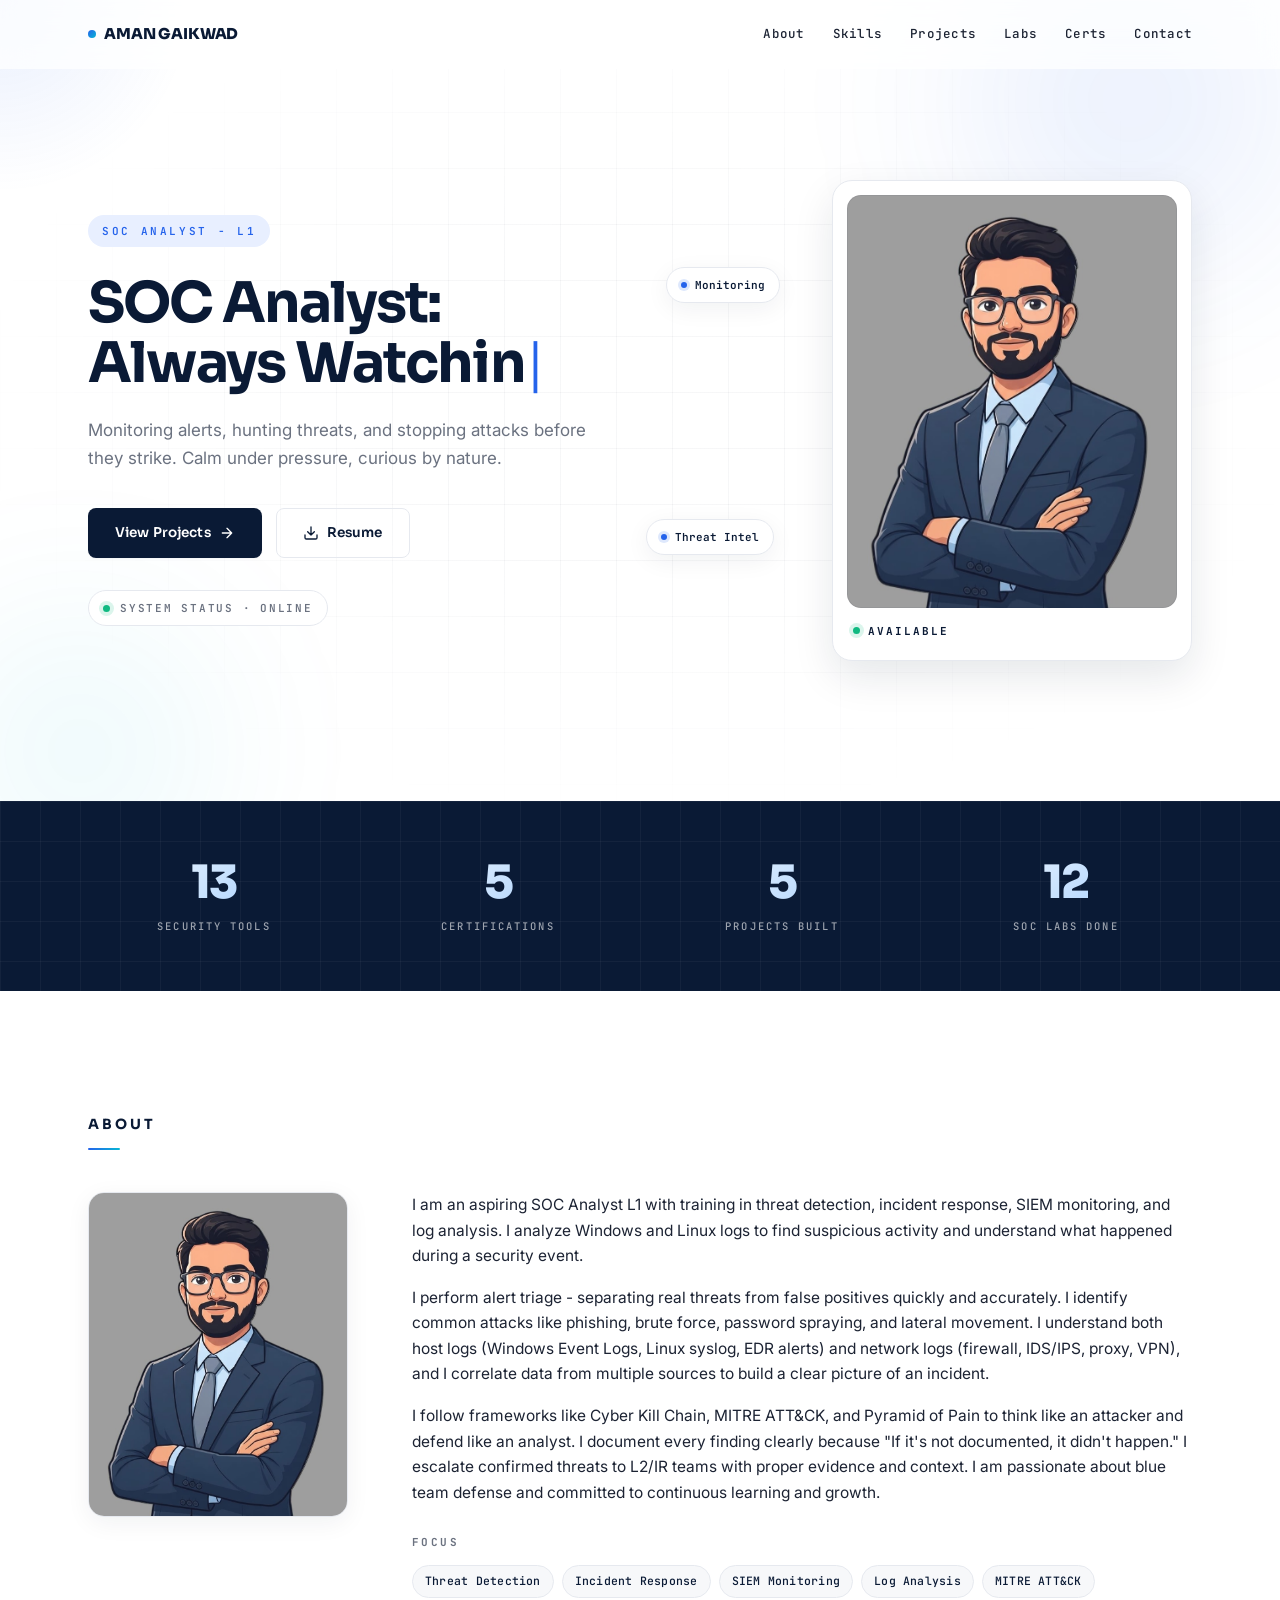
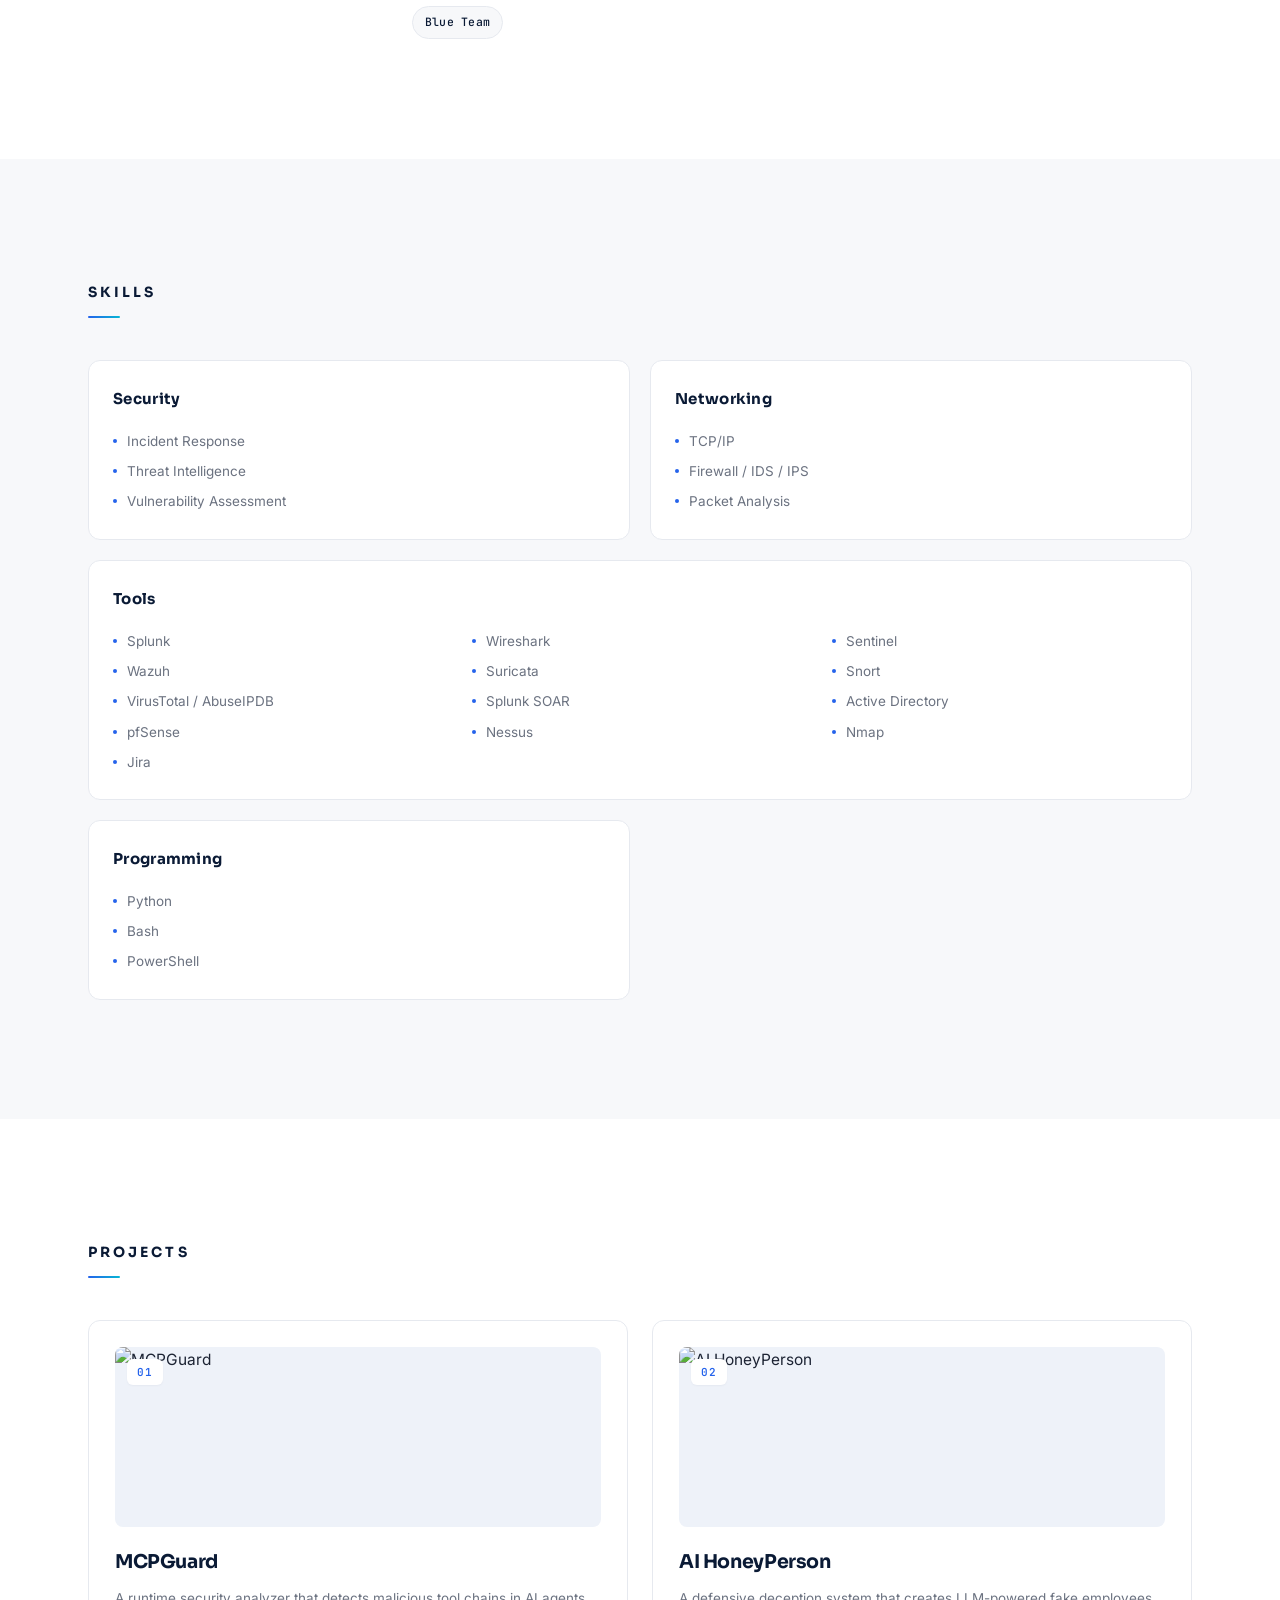
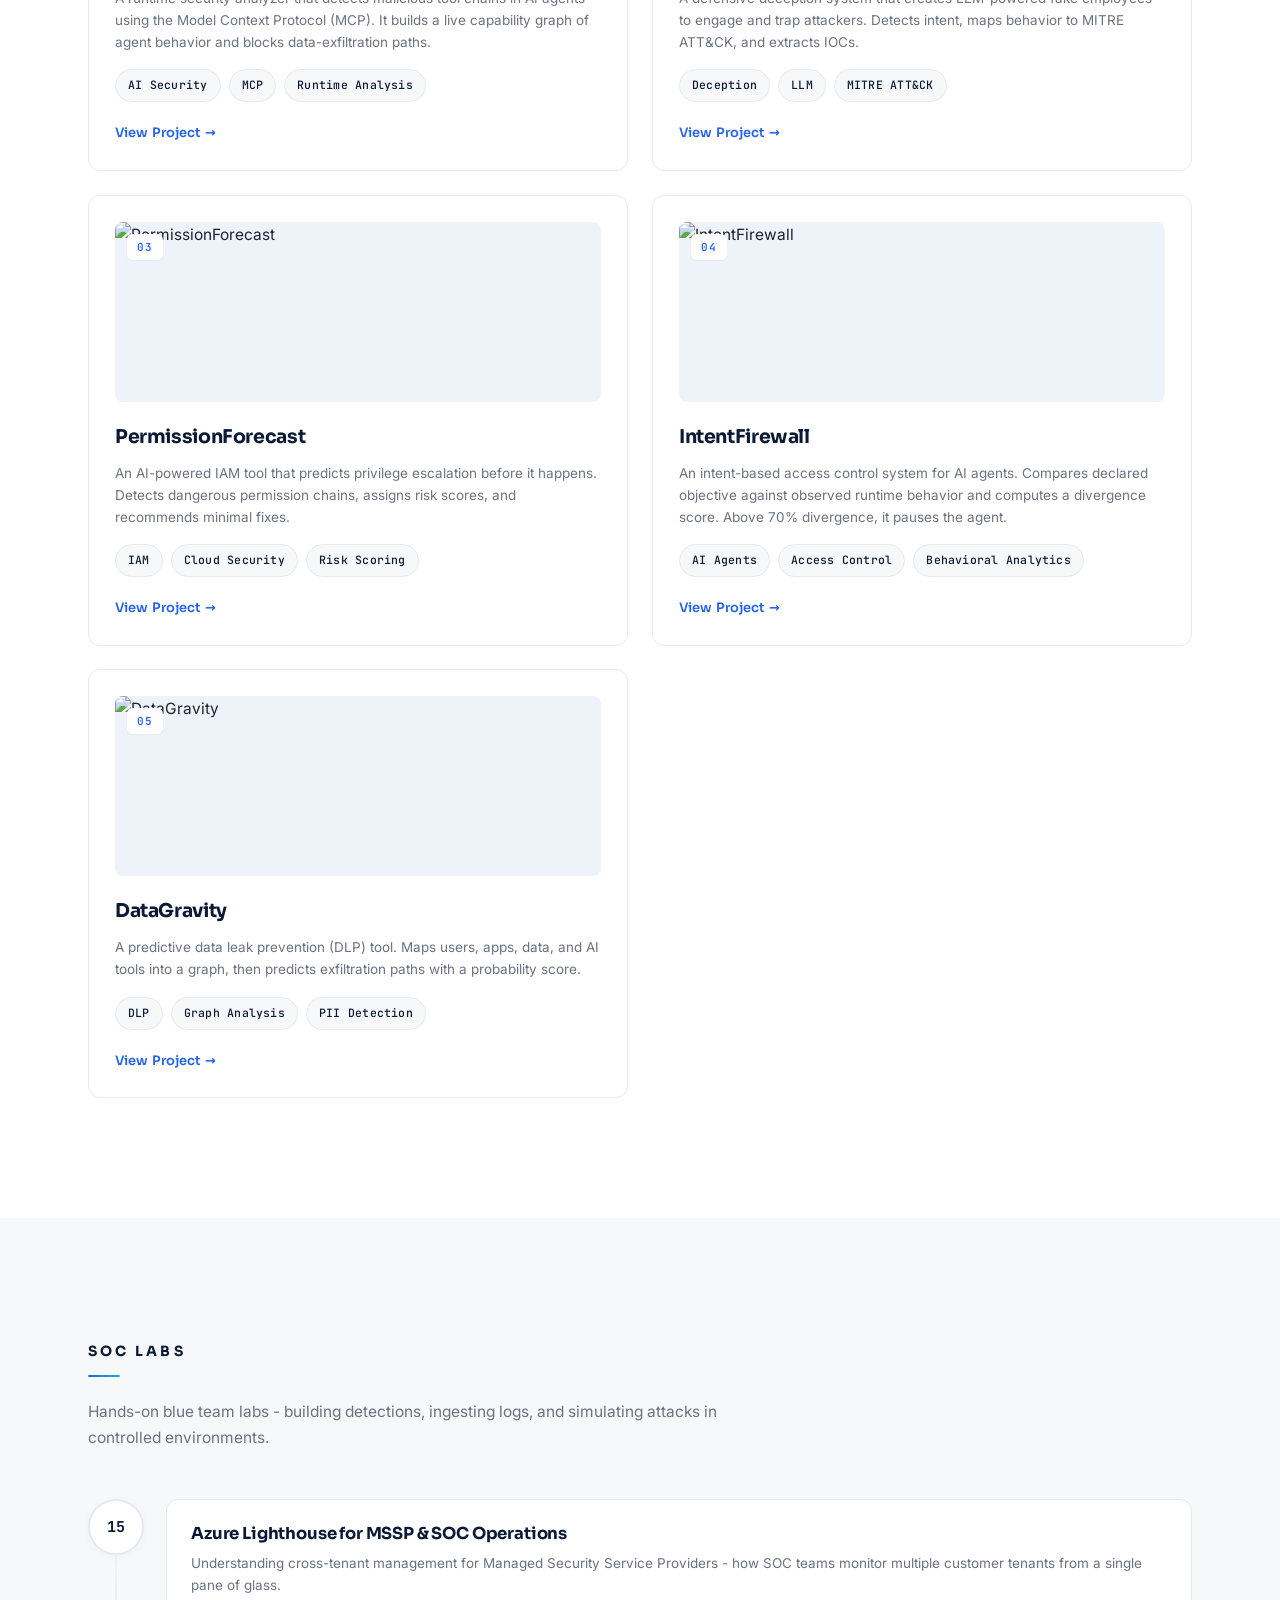
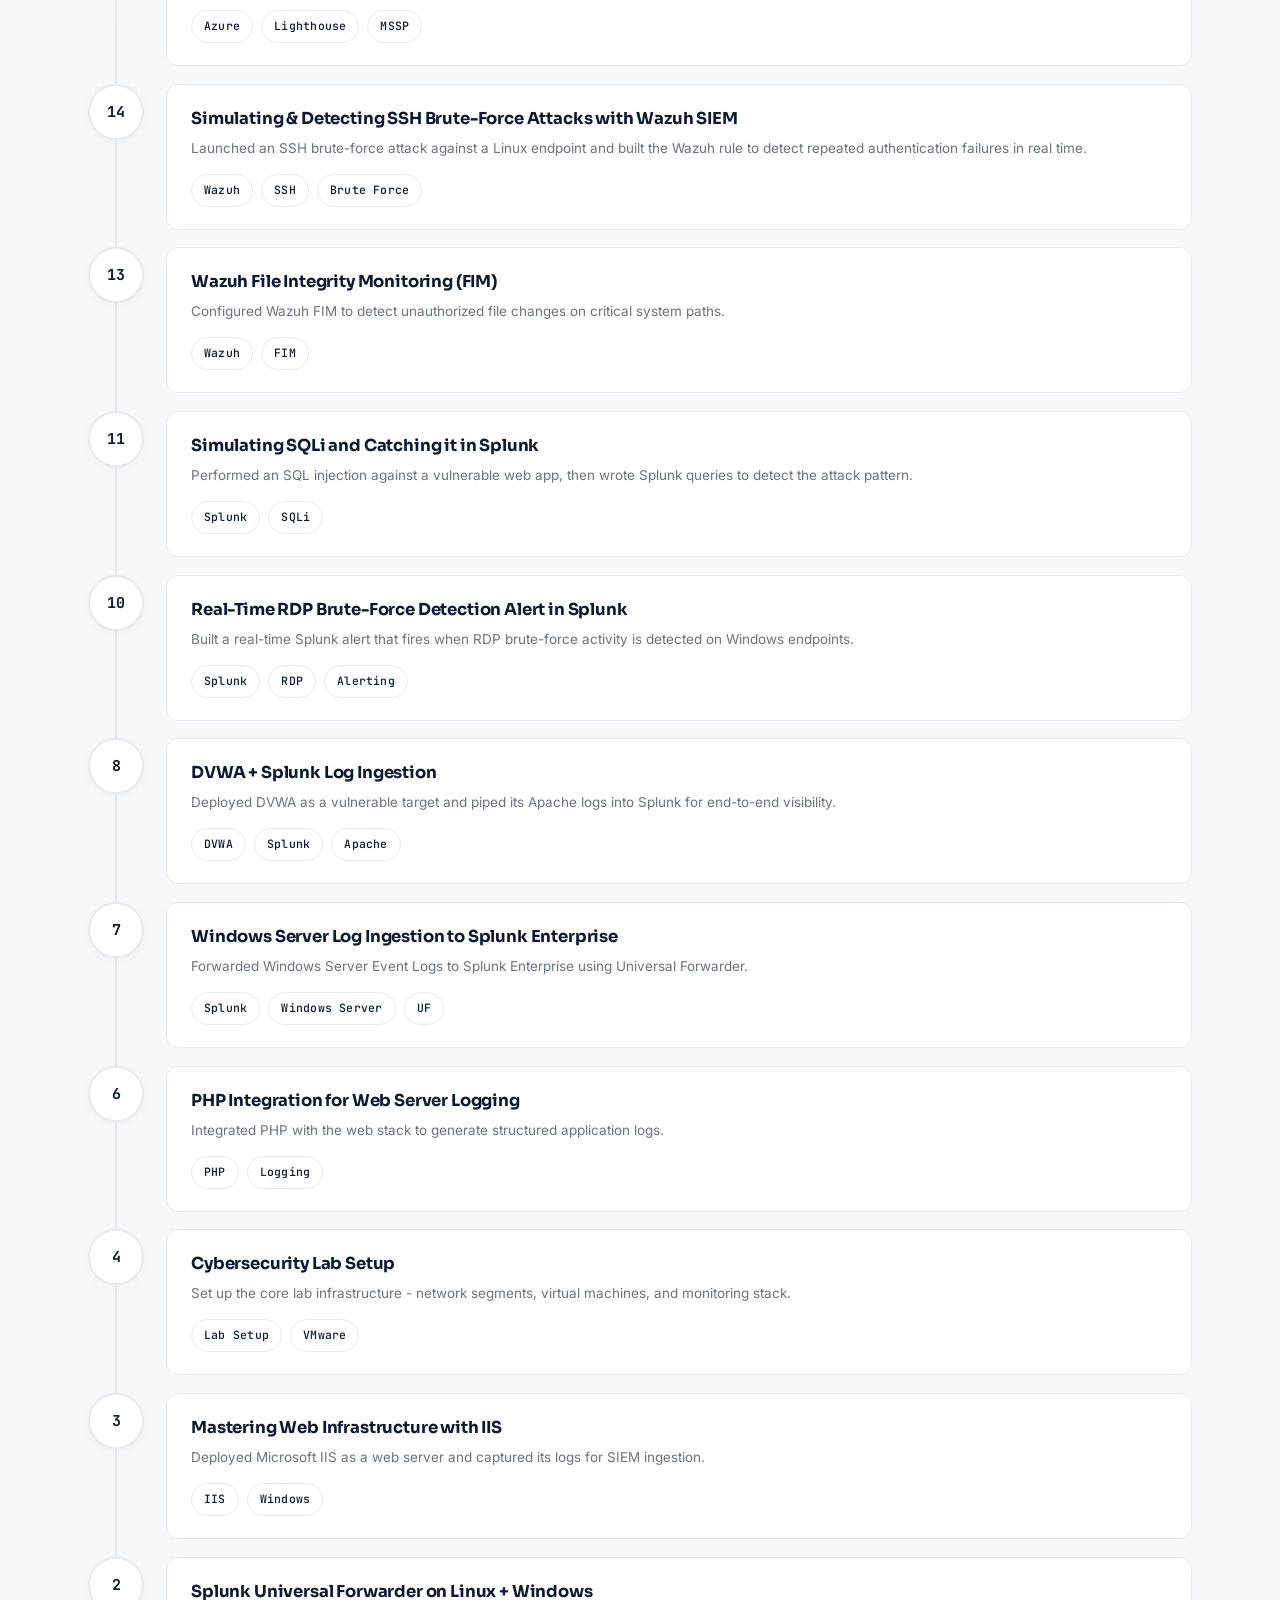
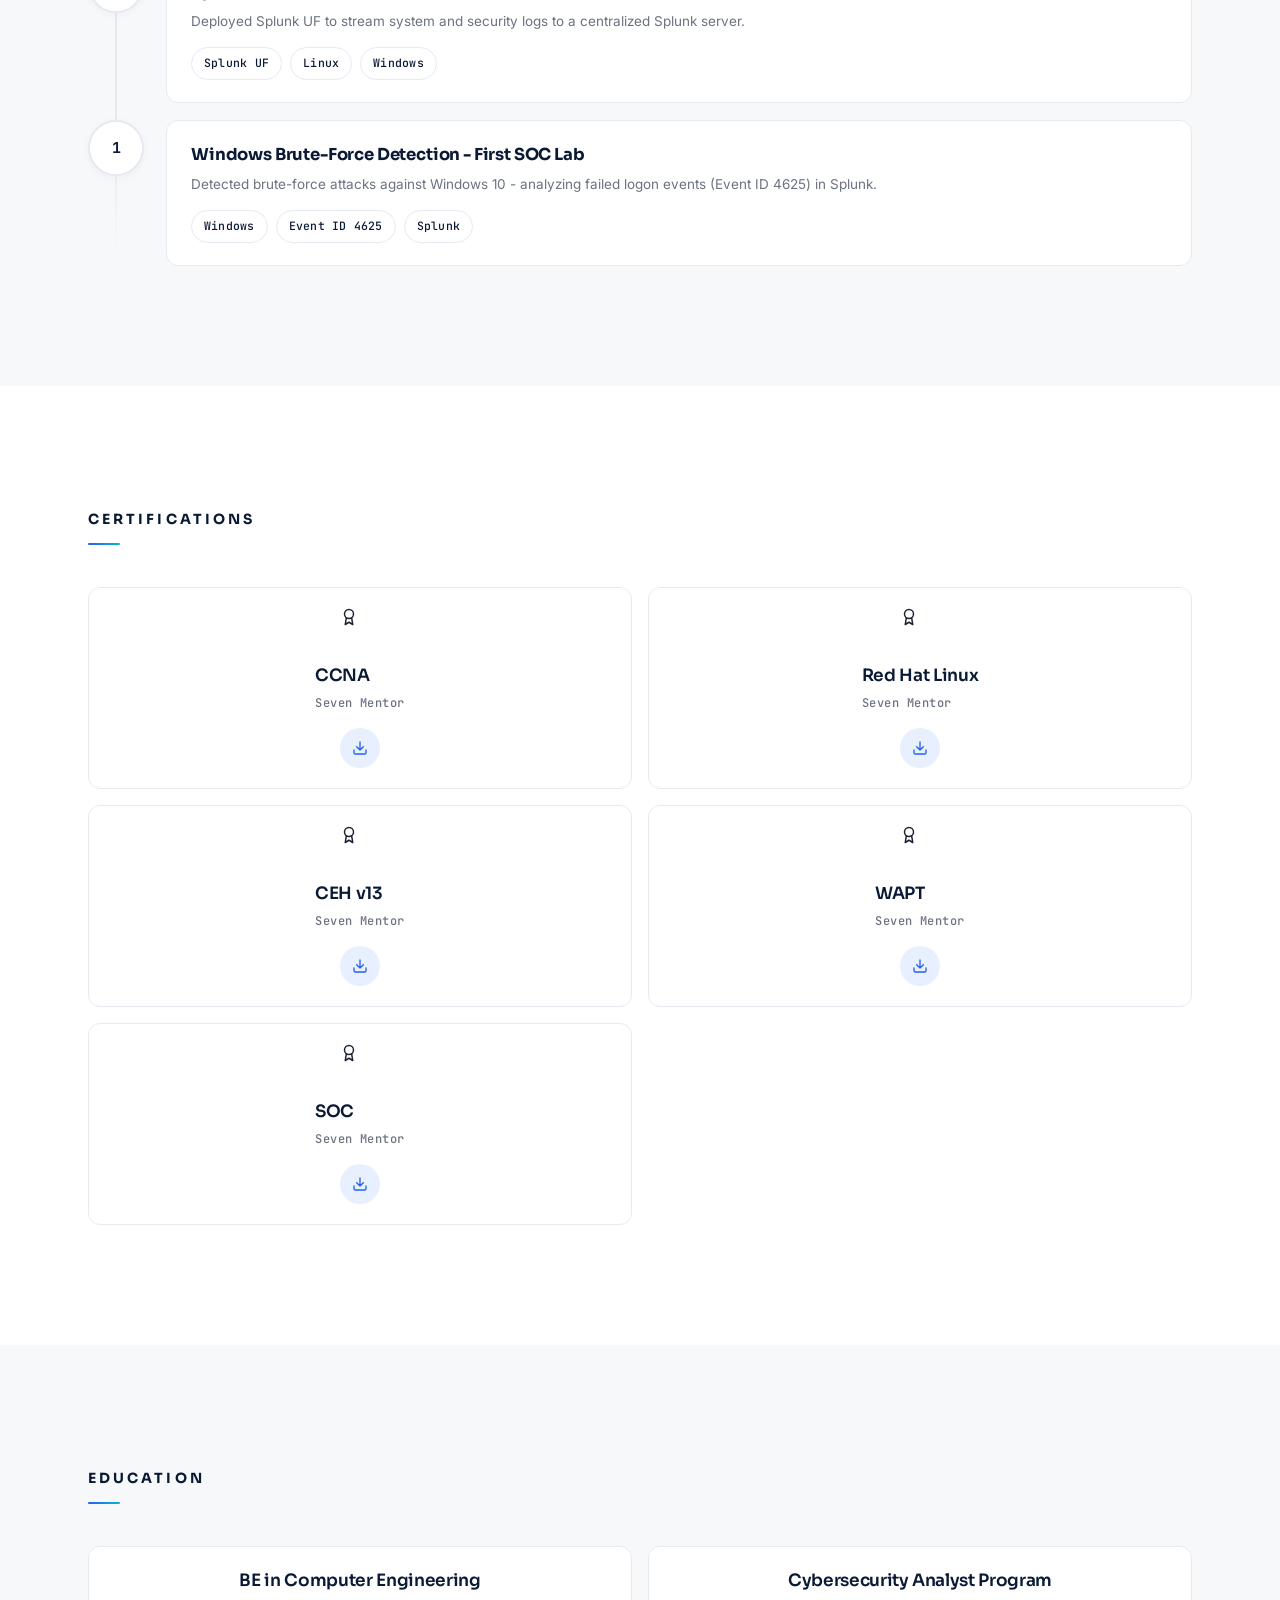
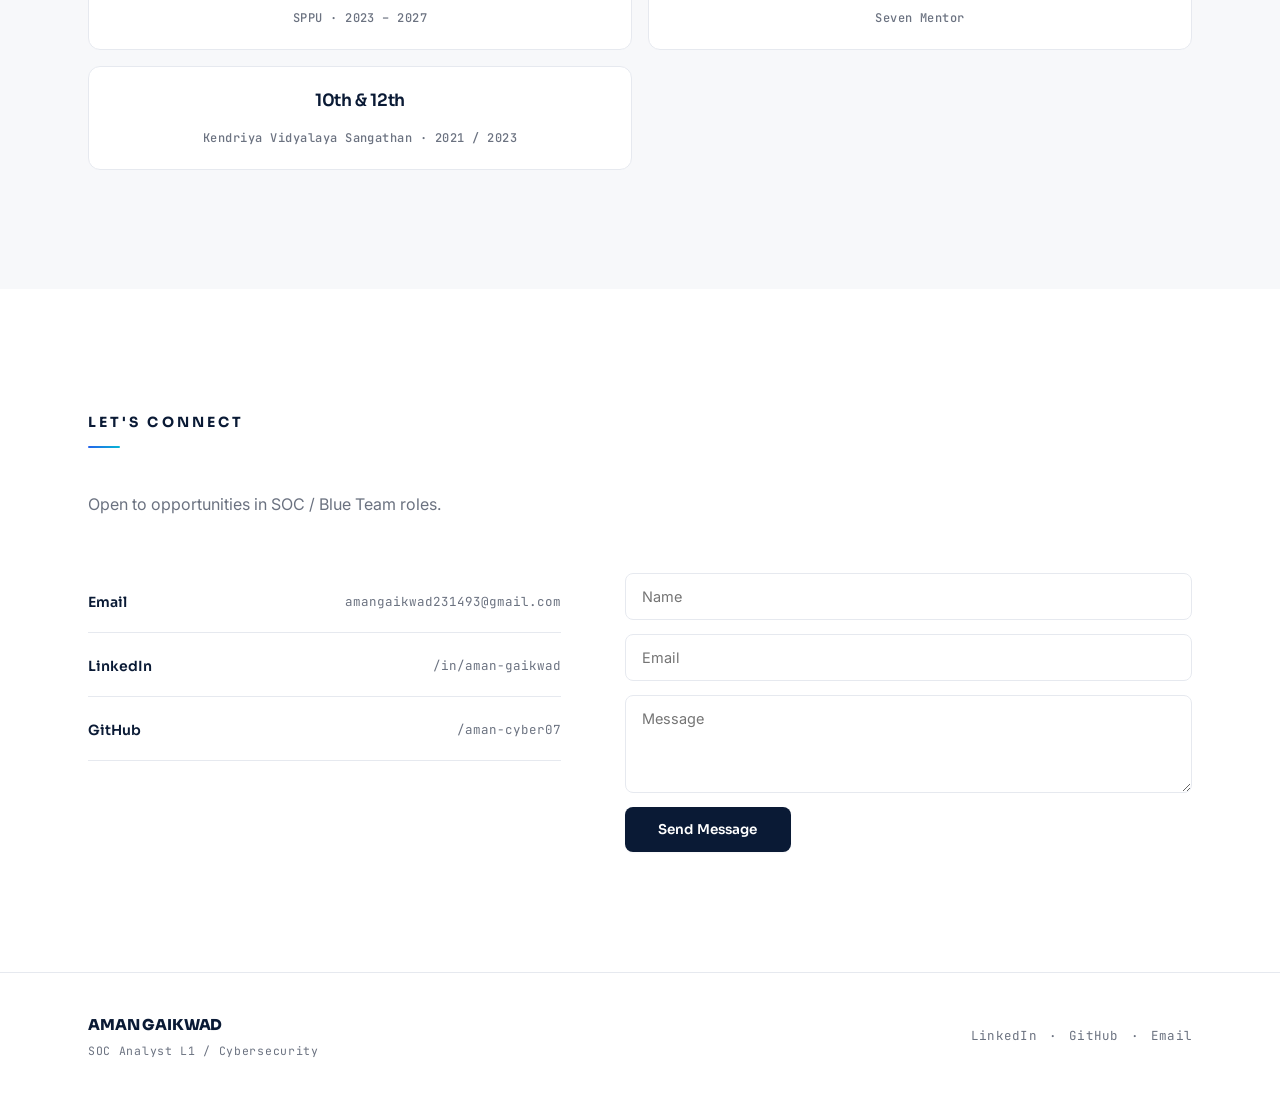
==== index.html @ 291d3fa6 "Initial portfolio" ====
﻿<!DOCTYPE html>
<html lang="en">
<head>
<meta charset="UTF-8" />
<meta name="viewport" content="width=device-width, initial-scale=1.0" />
<title>Aman Gaikwad - SOC Analyst L1</title>
<meta name="description" content="Portfolio of Aman Gaikwad, SOC Analyst L1 - Blue Team / Threat Detection / Incident Response." />
<link rel="preconnect" href="https://fonts.googleapis.com">
<link rel="preconnect" href="https://fonts.gstatic.com" crossorigin>
<link href="https://fonts.googleapis.com/css2?family=Inter:wght@300;400;500;600;700&family=Sora:wght@500;600;700;800&family=JetBrains+Mono:wght@400;500;600;700&display=swap" rel="stylesheet">
<link rel="stylesheet" href="css/style.css" />
</head>
<body>

<div class="scroll-progress" id="scrollProgress"></div>
<div class="cursor-glow" id="cursorGlow"></div>

<header class="navbar" id="navbar">
  <div class="container nav-container">
    <a href="#hero" class="brand"><span class="brand-dot"></span>AMAN GAIKWAD</a>
    <nav class="nav-links" id="navLinks">
      <a href="#about">About</a>
      <a href="#skills">Skills</a>
      <a href="#projects">Projects</a>
      <a href="#labs">Labs</a>
      <a href="#certifications">Certs</a>
      <a href="#contact">Contact</a>
    </nav>
    <button class="hamburger" id="hamburger" aria-label="Menu"><span></span><span></span><span></span></button>
  </div>
</header>

<section class="hero section" id="hero">
  <div class="blob blob-1"></div>
  <div class="blob blob-2"></div>
  <div class="grid-bg"></div>
  <div class="container hero-grid">
    <div class="hero-content">
      <span class="label" data-reveal>SOC ANALYST - L1</span>
      <h1 class="hero-title" data-reveal><span id="typedText"></span><span class="cursor-blink">|</span></h1>
      <p class="hero-sub" data-reveal>Monitoring alerts, hunting threats, and stopping attacks before they strike. Calm under pressure, curious by nature.</p>
      <div class="hero-buttons" data-reveal>
        <a href="#projects" class="btn btn-primary magnetic"><span>View Projects</span><svg viewBox="0 0 24 24" width="16" height="16" fill="none" stroke="currentColor" stroke-width="2" stroke-linecap="round" stroke-linejoin="round"><path d="M5 12h14M12 5l7 7-7 7"/></svg></a>
        <a href="assets/resume.pdf" download="Aman_Gaikwad_Resume.pdf" class="btn btn-outline magnetic"><svg viewBox="0 0 24 24" width="16" height="16" fill="none" stroke="currentColor" stroke-width="2" stroke-linecap="round" stroke-linejoin="round"><path d="M21 15v4a2 2 0 0 1-2 2H5a2 2 0 0 1-2-2v-4M7 10l5 5 5-5M12 15V3"/></svg><span>Resume</span></a>
      </div>
      <div class="status-strip" data-reveal><span class="status-dot"></span><span>SYSTEM STATUS &middot; ONLINE</span></div>
    </div>
    <div class="hero-visual" data-reveal>
      <div class="portrait-card tilt">
        <div class="portrait-frame">
          <img src="assets/profile.png" alt="Aman Gaikwad" />
          <div class="scan-line"></div>
        </div>
        <div class="portrait-meta"><span class="pulse-dot"></span><span>AVAILABLE</span></div>
      </div>
      <div class="stat-chip chip-1"><span class="chip-dot"></span> Monitoring</div>
      <div class="stat-chip chip-2"><span class="chip-dot"></span> Threat Intel</div>
    </div>
  </div>
</section>

<section class="stats-bar">
  <div class="container stats-grid">
    <div class="stat" data-reveal><div class="stat-number" data-count="13">0</div><div class="stat-label">Security Tools</div></div>
    <div class="stat" data-reveal><div class="stat-number" data-count="5">0</div><div class="stat-label">Certifications</div></div>
    <div class="stat" data-reveal><div class="stat-number" data-count="5">0</div><div class="stat-label">Projects Built</div></div>
    <div class="stat" data-reveal><div class="stat-number" data-count="12">0</div><div class="stat-label">SOC Labs Done</div></div>
  </div>
</section>

<section class="section" id="about">
  <div class="container">
    <h2 class="section-title" data-reveal>ABOUT</h2>
    <div class="about-grid">
      <div class="about-portrait" data-reveal><img src="assets/profile.png" alt="Aman Gaikwad" /></div>
      <div class="about-text" data-reveal>
        <p>I am an aspiring SOC Analyst L1 with training in threat detection, incident response, SIEM monitoring, and log analysis. I analyze Windows and Linux logs to find suspicious activity and understand what happened during a security event.</p>
        <p>I perform alert triage - separating real threats from false positives quickly and accurately. I identify common attacks like phishing, brute force, password spraying, and lateral movement. I understand both host logs (Windows Event Logs, Linux syslog, EDR alerts) and network logs (firewall, IDS/IPS, proxy, VPN), and I correlate data from multiple sources to build a clear picture of an incident.</p>
        <p>I follow frameworks like Cyber Kill Chain, MITRE ATT&amp;CK, and Pyramid of Pain to think like an attacker and defend like an analyst. I document every finding clearly because "If it's not documented, it didn't happen." I escalate confirmed threats to L2/IR teams with proper evidence and context. I am passionate about blue team defense and committed to continuous learning and growth.</p>
        <div class="about-focus">
          <span class="focus-label">FOCUS</span>
          <div class="tags">
            <span class="tag">Threat Detection</span>
            <span class="tag">Incident Response</span>
            <span class="tag">SIEM Monitoring</span>
            <span class="tag">Log Analysis</span>
            <span class="tag">MITRE ATT&amp;CK</span>
            <span class="tag">Blue Team</span>
          </div>
        </div>
      </div>
    </div>
  </div>
</section>

<section class="section section-alt" id="skills">
  <div class="container">
    <h2 class="section-title" data-reveal>SKILLS</h2>
    <div class="skills-grid">
      <div class="skill-card" data-reveal><h3>Security</h3><ul><li>Incident Response</li><li>Threat Intelligence</li><li>Vulnerability Assessment</li></ul></div>
      <div class="skill-card" data-reveal><h3>Networking</h3><ul><li>TCP/IP</li><li>Firewall / IDS / IPS</li><li>Packet Analysis</li></ul></div>
      <div class="skill-card skill-card-wide" data-reveal>
        <h3>Tools</h3>
        <ul class="tools-list">
          <li>Splunk</li><li>Wireshark</li><li>Sentinel</li><li>Wazuh</li><li>Suricata</li><li>Snort</li>
          <li>VirusTotal / AbuseIPDB</li><li>Splunk SOAR</li><li>Active Directory</li>
          <li>pfSense</li><li>Nessus</li><li>Nmap</li><li>Jira</li>
        </ul>
      </div>
      <div class="skill-card" data-reveal><h3>Programming</h3><ul><li>Python</li><li>Bash</li><li>PowerShell</li></ul></div>
    </div>
  </div>
</section>

<section class="section" id="projects">
  <div class="container">
    <h2 class="section-title" data-reveal>PROJECTS</h2>
    <div class="projects-grid">
      <article class="project-card" data-reveal>
        <div class="project-thumb"><span class="thumb-badge">01</span><img src="assets/projects/mcpguard.png" alt="MCPGuard" /></div><h3>MCPGuard</h3>
        <p>A runtime security analyzer that detects malicious tool chains in AI agents using the Model Context Protocol (MCP). It builds a live capability graph of agent behavior and blocks data-exfiltration paths.</p>
        <div class="tags"><span class="tag">AI Security</span><span class="tag">MCP</span><span class="tag">Runtime Analysis</span></div>
        <a href="https://github.com/aman-cyber07/mcpguard" target="_blank" rel="noopener" class="project-link">View Project &rarr;</a>
      </article>
      <article class="project-card" data-reveal>
        <div class="project-thumb"><span class="thumb-badge">02</span><img src="assets/projects/ai-honeyperson.png" alt="AI HoneyPerson" /></div><h3>AI HoneyPerson</h3>
        <p>A defensive deception system that creates LLM-powered fake employees to engage and trap attackers. Detects intent, maps behavior to MITRE ATT&amp;CK, and extracts IOCs.</p>
        <div class="tags"><span class="tag">Deception</span><span class="tag">LLM</span><span class="tag">MITRE ATT&amp;CK</span></div>
        <a href="https://github.com/aman-cyber07/ai-honeyperson" target="_blank" rel="noopener" class="project-link">View Project &rarr;</a>
      </article>
      <article class="project-card" data-reveal>
        <div class="project-thumb"><span class="thumb-badge">03</span><img src="assets/projects/permission-forecast.png" alt="PermissionForecast" /></div><h3>PermissionForecast</h3>
        <p>An AI-powered IAM tool that predicts privilege escalation before it happens. Detects dangerous permission chains, assigns risk scores, and recommends minimal fixes.</p>
        <div class="tags"><span class="tag">IAM</span><span class="tag">Cloud Security</span><span class="tag">Risk Scoring</span></div>
        <a href="https://github.com/aman-cyber07/Permission-forecast" target="_blank" rel="noopener" class="project-link">View Project &rarr;</a>
      </article>
      <article class="project-card" data-reveal>
        <div class="project-thumb"><span class="thumb-badge">04</span><img src="assets/projects/intent-firewall.png" alt="IntentFirewall" /></div><h3>IntentFirewall</h3>
        <p>An intent-based access control system for AI agents. Compares declared objective against observed runtime behavior and computes a divergence score. Above 70% divergence, it pauses the agent.</p>
        <div class="tags"><span class="tag">AI Agents</span><span class="tag">Access Control</span><span class="tag">Behavioral Analytics</span></div>
        <a href="https://github.com/aman-cyber07/intent-firewall" target="_blank" rel="noopener" class="project-link">View Project &rarr;</a>
      </article>
      <article class="project-card" data-reveal>
        <div class="project-thumb"><span class="thumb-badge">05</span><img src="assets/projects/datagravity.png" alt="DataGravity" /></div><h3>DataGravity</h3>
        <p>A predictive data leak prevention (DLP) tool. Maps users, apps, data, and AI tools into a graph, then predicts exfiltration paths with a probability score.</p>
        <div class="tags"><span class="tag">DLP</span><span class="tag">Graph Analysis</span><span class="tag">PII Detection</span></div>
        <a href="https://github.com/aman-cyber07/DataGravity" target="_blank" rel="noopener" class="project-link">View Project &rarr;</a>
      </article>
    </div>
  </div>
</section>

<section class="section section-alt" id="labs">
  <div class="container">
    <h2 class="section-title" data-reveal>SOC LABS</h2>
    <p class="labs-intro" data-reveal>Hands-on blue team labs - building detections, ingesting logs, and simulating attacks in controlled environments.</p>
    <div class="labs-timeline">
      <div class="lab-item" data-reveal><div class="lab-number">15</div><div class="lab-body"><h3>Azure Lighthouse for MSSP &amp; SOC Operations</h3><p>Understanding cross-tenant management for Managed Security Service Providers - how SOC teams monitor multiple customer tenants from a single pane of glass.</p><div class="tags"><span class="tag">Azure</span><span class="tag">Lighthouse</span><span class="tag">MSSP</span></div></div></div>
      <div class="lab-item" data-reveal><div class="lab-number">14</div><div class="lab-body"><h3>Simulating &amp; Detecting SSH Brute-Force Attacks with Wazuh SIEM</h3><p>Launched an SSH brute-force attack against a Linux endpoint and built the Wazuh rule to detect repeated authentication failures in real time.</p><div class="tags"><span class="tag">Wazuh</span><span class="tag">SSH</span><span class="tag">Brute Force</span></div></div></div>
      <div class="lab-item" data-reveal><div class="lab-number">13</div><div class="lab-body"><h3>Wazuh File Integrity Monitoring (FIM)</h3><p>Configured Wazuh FIM to detect unauthorized file changes on critical system paths.</p><div class="tags"><span class="tag">Wazuh</span><span class="tag">FIM</span></div></div></div>
      <div class="lab-item" data-reveal><div class="lab-number">11</div><div class="lab-body"><h3>Simulating SQLi and Catching it in Splunk</h3><p>Performed an SQL injection against a vulnerable web app, then wrote Splunk queries to detect the attack pattern.</p><div class="tags"><span class="tag">Splunk</span><span class="tag">SQLi</span></div></div></div>
      <div class="lab-item" data-reveal><div class="lab-number">10</div><div class="lab-body"><h3>Real-Time RDP Brute-Force Detection Alert in Splunk</h3><p>Built a real-time Splunk alert that fires when RDP brute-force activity is detected on Windows endpoints.</p><div class="tags"><span class="tag">Splunk</span><span class="tag">RDP</span><span class="tag">Alerting</span></div></div></div>
      <div class="lab-item" data-reveal><div class="lab-number">8</div><div class="lab-body"><h3>DVWA + Splunk Log Ingestion</h3><p>Deployed DVWA as a vulnerable target and piped its Apache logs into Splunk for end-to-end visibility.</p><div class="tags"><span class="tag">DVWA</span><span class="tag">Splunk</span><span class="tag">Apache</span></div></div></div>
      <div class="lab-item" data-reveal><div class="lab-number">7</div><div class="lab-body"><h3>Windows Server Log Ingestion to Splunk Enterprise</h3><p>Forwarded Windows Server Event Logs to Splunk Enterprise using Universal Forwarder.</p><div class="tags"><span class="tag">Splunk</span><span class="tag">Windows Server</span><span class="tag">UF</span></div></div></div>
      <div class="lab-item" data-reveal><div class="lab-number">6</div><div class="lab-body"><h3>PHP Integration for Web Server Logging</h3><p>Integrated PHP with the web stack to generate structured application logs.</p><div class="tags"><span class="tag">PHP</span><span class="tag">Logging</span></div></div></div>
      <div class="lab-item" data-reveal><div class="lab-number">4</div><div class="lab-body"><h3>Cybersecurity Lab Setup</h3><p>Set up the core lab infrastructure - network segments, virtual machines, and monitoring stack.</p><div class="tags"><span class="tag">Lab Setup</span><span class="tag">VMware</span></div></div></div>
      <div class="lab-item" data-reveal><div class="lab-number">3</div><div class="lab-body"><h3>Mastering Web Infrastructure with IIS</h3><p>Deployed Microsoft IIS as a web server and captured its logs for SIEM ingestion.</p><div class="tags"><span class="tag">IIS</span><span class="tag">Windows</span></div></div></div>
      <div class="lab-item" data-reveal><div class="lab-number">2</div><div class="lab-body"><h3>Splunk Universal Forwarder on Linux + Windows</h3><p>Deployed Splunk UF to stream system and security logs to a centralized Splunk server.</p><div class="tags"><span class="tag">Splunk UF</span><span class="tag">Linux</span><span class="tag">Windows</span></div></div></div>
      <div class="lab-item" data-reveal><div class="lab-number">1</div><div class="lab-body"><h3>Windows Brute-Force Detection - First SOC Lab</h3><p>Detected brute-force attacks against Windows 10 - analyzing failed logon events (Event ID 4625) in Splunk.</p><div class="tags"><span class="tag">Windows</span><span class="tag">Event ID 4625</span><span class="tag">Splunk</span></div></div></div>
    </div>
  </div>
</section>

<section class="section" id="certifications">
  <div class="container">
    <h2 class="section-title" data-reveal>CERTIFICATIONS</h2>
    <div class="certs-list">
      <div class="cert-item" data-reveal>
        <div class="cert-icon">
          <svg viewBox="0 0 24 24" width="18" height="18" fill="none" stroke="currentColor" stroke-width="2" stroke-linecap="round" stroke-linejoin="round"><circle cx="12" cy="8" r="6"/><path d="M15.477 12.89L17 22l-5-3-5 3 1.523-9.11"/></svg>
        </div>
        <div class="cert-info"><div class="cert-name">CCNA</div><div class="cert-meta">Seven Mentor</div></div>
        <a href="assets/certs/ccna.jpg" download="Aman_Gaikwad_CCNA.jpg" class="cert-download" aria-label="Download CCNA">
          <svg viewBox="0 0 24 24" width="16" height="16" fill="none" stroke="currentColor" stroke-width="2" stroke-linecap="round" stroke-linejoin="round"><path d="M21 15v4a2 2 0 0 1-2 2H5a2 2 0 0 1-2-2v-4M7 10l5 5 5-5M12 15V3"/></svg>
        </a>
      </div>
      <div class="cert-item" data-reveal>
        <div class="cert-icon">
          <svg viewBox="0 0 24 24" width="18" height="18" fill="none" stroke="currentColor" stroke-width="2" stroke-linecap="round" stroke-linejoin="round"><circle cx="12" cy="8" r="6"/><path d="M15.477 12.89L17 22l-5-3-5 3 1.523-9.11"/></svg>
        </div>
        <div class="cert-info"><div class="cert-name">Red Hat Linux</div><div class="cert-meta">Seven Mentor</div></div>
        <a href="assets/certs/redhat-linux.jpg" download="Aman_Gaikwad_RedHat_Linux.jpg" class="cert-download" aria-label="Download Red Hat Linux">
          <svg viewBox="0 0 24 24" width="16" height="16" fill="none" stroke="currentColor" stroke-width="2" stroke-linecap="round" stroke-linejoin="round"><path d="M21 15v4a2 2 0 0 1-2 2H5a2 2 0 0 1-2-2v-4M7 10l5 5 5-5M12 15V3"/></svg>
        </a>
      </div>
      <div class="cert-item" data-reveal>
        <div class="cert-icon">
          <svg viewBox="0 0 24 24" width="18" height="18" fill="none" stroke="currentColor" stroke-width="2" stroke-linecap="round" stroke-linejoin="round"><circle cx="12" cy="8" r="6"/><path d="M15.477 12.89L17 22l-5-3-5 3 1.523-9.11"/></svg>
        </div>
        <div class="cert-info"><div class="cert-name">CEH v13</div><div class="cert-meta">Seven Mentor</div></div>
        <a href="assets/certs/ceh-v13.jpg" download="Aman_Gaikwad_CEHv13.jpg" class="cert-download" aria-label="Download CEH v13">
          <svg viewBox="0 0 24 24" width="16" height="16" fill="none" stroke="currentColor" stroke-width="2" stroke-linecap="round" stroke-linejoin="round"><path d="M21 15v4a2 2 0 0 1-2 2H5a2 2 0 0 1-2-2v-4M7 10l5 5 5-5M12 15V3"/></svg>
        </a>
      </div>
      <div class="cert-item" data-reveal>
        <div class="cert-icon">
          <svg viewBox="0 0 24 24" width="18" height="18" fill="none" stroke="currentColor" stroke-width="2" stroke-linecap="round" stroke-linejoin="round"><circle cx="12" cy="8" r="6"/><path d="M15.477 12.89L17 22l-5-3-5 3 1.523-9.11"/></svg>
        </div>
        <div class="cert-info"><div class="cert-name">WAPT</div><div class="cert-meta">Seven Mentor</div></div>
        <a href="assets/certs/wapt.jpg" download="Aman_Gaikwad_WAPT.jpg" class="cert-download" aria-label="Download WAPT">
          <svg viewBox="0 0 24 24" width="16" height="16" fill="none" stroke="currentColor" stroke-width="2" stroke-linecap="round" stroke-linejoin="round"><path d="M21 15v4a2 2 0 0 1-2 2H5a2 2 0 0 1-2-2v-4M7 10l5 5 5-5M12 15V3"/></svg>
        </a>
      </div>
      <div class="cert-item" data-reveal>
        <div class="cert-icon">
          <svg viewBox="0 0 24 24" width="18" height="18" fill="none" stroke="currentColor" stroke-width="2" stroke-linecap="round" stroke-linejoin="round"><circle cx="12" cy="8" r="6"/><path d="M15.477 12.89L17 22l-5-3-5 3 1.523-9.11"/></svg>
        </div>
        <div class="cert-info"><div class="cert-name">SOC</div><div class="cert-meta">Seven Mentor</div></div>
        <a href="assets/certs/soc.jpg" download="Aman_Gaikwad_SOC.jpg" class="cert-download" aria-label="Download SOC">
          <svg viewBox="0 0 24 24" width="16" height="16" fill="none" stroke="currentColor" stroke-width="2" stroke-linecap="round" stroke-linejoin="round"><path d="M21 15v4a2 2 0 0 1-2 2H5a2 2 0 0 1-2-2v-4M7 10l5 5 5-5M12 15V3"/></svg>
        </a>
      </div>
    </div>
  </section>

<section class="section section-alt" id="education">
  <div class="container">
    <h2 class="section-title" data-reveal>EDUCATION</h2>
    <div class="certs-list">
      <div class="cert-item" data-reveal><div class="cert-name">BE in Computer Engineering</div><div class="cert-meta">SPPU · 2023 – 2027</div></div>
      <div class="cert-item" data-reveal><div class="cert-name">Cybersecurity Analyst Program</div><div class="cert-meta">Seven Mentor</div></div>
      <div class="cert-item" data-reveal><div class="cert-name">10th &amp; 12th</div><div class="cert-meta">Kendriya Vidyalaya Sangathan · 2021 / 2023</div></div>
    </div>
  </div>
</section>

<section class="section" id="contact">
  <div class="container">
    <h2 class="section-title" data-reveal>LET'S CONNECT</h2>
    <p class="contact-sub" data-reveal>Open to opportunities in SOC / Blue Team roles.</p>
    <div class="contact-grid">
      <div class="contact-info" data-reveal>
        <a href="mailto:amangaikwad231493@gmail.com" class="contact-link"><span>Email</span><span>amangaikwad231493@gmail.com</span></a>
        <a href="https://www.linkedin.com/in/aman-gaikwad-a94353327" target="_blank" rel="noopener" class="contact-link"><span>LinkedIn</span><span>/in/aman-gaikwad</span></a>
        <a href="https://github.com/aman-cyber07" target="_blank" rel="noopener" class="contact-link"><span>GitHub</span><span>/aman-cyber07</span></a>
      </div>
      <form class="contact-form" data-reveal onsubmit="event.preventDefault();">
        <input type="text" placeholder="Name" required />
        <input type="email" placeholder="Email" required />
        <textarea placeholder="Message" rows="4" required></textarea>
        <button type="submit" class="btn btn-primary magnetic">Send Message</button>
      </form>
    </div>
  </div>
</section>

<footer class="footer">
  <div class="container footer-container">
    <div class="footer-brand">
      <div class="footer-name">AMAN GAIKWAD</div>
      <div class="footer-role">SOC Analyst L1 / Cybersecurity</div>
    </div>
    <div class="footer-links">
      <a href="https://www.linkedin.com/in/aman-gaikwad-a94353327" target="_blank" rel="noopener">LinkedIn</a><span>&middot;</span>
      <a href="https://github.com/aman-cyber07" target="_blank" rel="noopener">GitHub</a><span>&middot;</span>
      <a href="mailto:amangaikwad231493@gmail.com">Email</a>
    </div>
  </div>
</footer>

<script src="js/main.js"></script>
</body>
</html>
---- css/style.css ----
﻿/* ============================================
   FONT SYSTEM — Professional + Techy
   Headings  → Sora            (modern, geometric, techy)
   Labels    → JetBrains Mono  (terminal, SOC feel)
   Body      → Inter           (clean, readable)
   ============================================ */

:root {
  --bg: #ffffff; --bg-alt: #f7f8fa; --navy: #0a1a35; --navy-2: #142a4d;
  --accent: #2563eb; --accent-2: #06b6d4; --accent-soft: #e8efff;
  --text: #1c2333; --muted: #6b7280; --border: #e6e9ef;
  --radius: 12px; --radius-sm: 8px;
  --shadow-sm: 0 1px 2px rgba(10,26,53,0.04);
  --shadow: 0 6px 24px rgba(10,26,53,0.06);
  --shadow-lg: 0 16px 40px rgba(10,26,53,0.10);
  --transition: 260ms cubic-bezier(0.22,1,0.36,1);
  --font-heading: 'Sora', system-ui, sans-serif;
  --font-mono: 'JetBrains Mono', ui-monospace, monospace;
  --font-body: 'Inter', -apple-system, BlinkMacSystemFont, sans-serif;
}

* { margin: 0; padding: 0; box-sizing: border-box; }
html { scroll-behavior: smooth; scroll-padding-top: 80px; }
body { font-family: var(--font-body); background: var(--bg); color: var(--text); line-height: 1.65; font-size: 15.5px; -webkit-font-smoothing: antialiased; overflow-x: hidden; }
.container { max-width: 1160px; margin: 0 auto; padding: 0 28px; }
a { color: inherit; text-decoration: none; transition: color var(--transition); }

.scroll-progress { position: fixed; top: 0; left: 0; height: 3px; width: 0; background: linear-gradient(90deg, var(--accent), var(--accent-2)); z-index: 9999; transition: width 80ms linear; }
.cursor-glow { position: fixed; width: 420px; height: 420px; border-radius: 50%; pointer-events: none; background: radial-gradient(circle, rgba(37,99,235,0.10), rgba(37,99,235,0) 65%); transform: translate(-50%, -50%); z-index: 1; transition: opacity 400ms ease; opacity: 0; }
@media (hover: hover) and (pointer: fine) { .cursor-glow { opacity: 1; } }

/* NAVBAR */
.navbar { position: fixed; top: 0; left: 0; right: 0; z-index: 100; background: rgba(255,255,255,0.75); backdrop-filter: saturate(180%) blur(14px); -webkit-backdrop-filter: saturate(180%) blur(14px); border-bottom: 1px solid transparent; transition: border-color var(--transition), background var(--transition); }
.navbar.scrolled { border-bottom-color: var(--border); background: rgba(255,255,255,0.9); }
.nav-container { display: flex; align-items: center; justify-content: space-between; height: 68px; }
.brand { display: flex; align-items: center; gap: 8px; font-family: var(--font-heading); font-weight: 800; font-size: 15px; letter-spacing: -0.01em; color: var(--navy); }
.brand-dot { width: 8px; height: 8px; border-radius: 50%; background: linear-gradient(135deg, var(--accent), var(--accent-2)); animation: pulse 2.4s ease-in-out infinite; }
.nav-links { display: flex; gap: 28px; }
.nav-links a { font-family: var(--font-mono); font-size: 12.5px; font-weight: 500; letter-spacing: 0.02em; color: var(--text); position: relative; }
.nav-links a::after { content: ''; position: absolute; left: 0; bottom: -6px; height: 1.5px; width: 0; background: var(--accent); transition: width var(--transition); }
.nav-links a:hover { color: var(--navy); }
.nav-links a:hover::after { width: 100%; }
.hamburger { display: none; background: none; border: none; cursor: pointer; padding: 8px; flex-direction: column; gap: 5px; }
.hamburger span { display: block; width: 22px; height: 1.8px; background: var(--navy); border-radius: 2px; transition: transform var(--transition), opacity var(--transition); }

/* SECTIONS */
.section { padding: 120px 0; position: relative; }
.section-alt { background: var(--bg-alt); }
.section-title {
  font-family: var(--font-heading);
  font-size: 14px;
  font-weight: 700;
  letter-spacing: 0.22em;
  color: var(--navy);
  margin-bottom: 56px;
  position: relative;
  display: inline-block;
  text-transform: uppercase;
}
.section-title::after { content: ''; position: absolute; left: 0; bottom: -14px; width: 32px; height: 2px; background: linear-gradient(90deg, var(--accent), var(--accent-2)); border-radius: 2px; transition: width 600ms ease; }
.section-title:hover::after { width: 60px; }

/* HERO */
.hero { padding-top: 180px; padding-bottom: 140px; position: relative; overflow: hidden; }
.blob { position: absolute; border-radius: 50%; filter: blur(80px); opacity: 0.5; pointer-events: none; z-index: 0; }
.blob-1 { width: 500px; height: 500px; background: radial-gradient(circle, rgba(37,99,235,0.25), transparent 70%); top: -150px; right: -100px; animation: floatBlob 14s ease-in-out infinite; }
.blob-2 { width: 400px; height: 400px; background: radial-gradient(circle, rgba(6,182,212,0.20), transparent 70%); bottom: -150px; left: -120px; animation: floatBlob 18s ease-in-out infinite reverse; }
@keyframes floatBlob { 0%,100% { transform: translate(0,0) scale(1); } 50% { transform: translate(30px,-30px) scale(1.05); } }
.grid-bg { position: absolute; inset: 0; background-image: linear-gradient(rgba(10,26,53,0.035) 1px, transparent 1px), linear-gradient(90deg, rgba(10,26,53,0.035) 1px, transparent 1px); background-size: 56px 56px; mask-image: radial-gradient(ellipse at center, black 30%, transparent 75%); -webkit-mask-image: radial-gradient(ellipse at center, black 30%, transparent 75%); z-index: 0; pointer-events: none; }
.hero-grid { display: grid; grid-template-columns: 1.15fr 1fr; gap: 80px; align-items: center; position: relative; z-index: 2; }

.label {
  display: inline-block;
  font-family: var(--font-mono);
  font-size: 11px;
  font-weight: 600;
  letter-spacing: 0.24em;
  color: var(--accent);
  background: var(--accent-soft);
  padding: 7px 14px;
  border-radius: 999px;
  margin-bottom: 26px;
}

.hero-title {
  font-family: var(--font-heading);
  font-size: clamp(34px, 4.6vw, 56px);
  font-weight: 700;
  line-height: 1.08;
  letter-spacing: -0.035em;
  color: var(--navy);
  margin-bottom: 22px;
  min-height: 1.15em;
}
.cursor-blink { display: inline-block; color: var(--accent); font-weight: 300; animation: blink 1s steps(2) infinite; }
@keyframes blink { 50% { opacity: 0; } }

.hero-sub { font-family: var(--font-body); font-size: 17px; color: var(--muted); max-width: 500px; margin-bottom: 36px; }

.hero-buttons { display: flex; gap: 14px; flex-wrap: wrap; margin-bottom: 32px; }
.btn {
  display: inline-flex; align-items: center; justify-content: center; gap: 8px;
  padding: 13px 26px;
  font-family: var(--font-heading);
  font-size: 13.5px;
  font-weight: 600;
  letter-spacing: 0.01em;
  border-radius: var(--radius-sm);
  border: 1px solid transparent;
  cursor: pointer;
  transition: all var(--transition);
  position: relative;
  overflow: hidden;
}
.btn svg { transition: transform var(--transition); }
.btn-primary { background: var(--navy); color: #fff; box-shadow: var(--shadow-sm); }
.btn-primary:hover { background: var(--navy-2); transform: translateY(-2px); box-shadow: var(--shadow); }
.btn-primary:hover svg { transform: translateX(3px); }
.btn-outline { background: transparent; color: var(--navy); border-color: var(--border); }
.btn-outline:hover { border-color: var(--navy); transform: translateY(-2px); }
.btn-outline:hover svg { transform: translateY(2px); }

.status-strip {
  display: inline-flex; align-items: center; gap: 10px;
  padding: 8px 14px;
  border: 1px solid var(--border);
  border-radius: 999px;
  background: #fff;
  font-family: var(--font-mono);
  font-size: 11px;
  font-weight: 600;
  letter-spacing: 0.16em;
  color: var(--muted);
}
.status-dot { width: 7px; height: 7px; border-radius: 50%; background: #10b981; box-shadow: 0 0 0 4px rgba(16,185,129,0.15); animation: pulse 2.4s ease-in-out infinite; }
@keyframes pulse { 0%,100% { opacity: 1; transform: scale(1); } 50% { opacity: 0.55; transform: scale(0.88); } }

/* PORTRAIT */
.hero-visual { display: flex; justify-content: flex-end; position: relative; }
.portrait-card { position: relative; width: 100%; max-width: 360px; background: #fff; border: 1px solid var(--border); border-radius: 20px; padding: 14px; box-shadow: var(--shadow-lg); animation: floatCard 6s ease-in-out infinite; transition: transform var(--transition), box-shadow var(--transition); transform-style: preserve-3d; }
.portrait-card:hover { box-shadow: 0 24px 60px rgba(10,26,53,0.15); }
@keyframes floatCard { 0%,100% { transform: translateY(0); } 50% { transform: translateY(-8px); } }
.portrait-frame { position: relative; width: 100%; aspect-ratio: 4 / 5; border-radius: 14px; overflow: hidden; background: linear-gradient(135deg, #eef2f9 0%, #e2e9f5 100%); }
.portrait-frame img { width: 100%; height: 100%; object-fit: cover; display: block; transition: transform 800ms cubic-bezier(0.22,1,0.36,1); }
.portrait-card:hover .portrait-frame img { transform: scale(1.04); }
.portrait-frame::after { content: ''; position: absolute; inset: 0; border-radius: 14px; box-shadow: inset 0 0 0 1px rgba(10,26,53,0.06); pointer-events: none; }
.scan-line { position: absolute; left: 0; right: 0; height: 2px; background: linear-gradient(90deg, transparent, rgba(37,99,235,0.6), transparent); animation: scan 4s linear infinite; z-index: 3; pointer-events: none; }
@keyframes scan { 0% { top: -2%; opacity: 0; } 10% { opacity: 1; } 90% { opacity: 1; } 100% { top: 100%; opacity: 0; } }
.portrait-meta { display: flex; align-items: center; gap: 8px; padding: 14px 6px 6px; font-family: var(--font-mono); font-size: 11px; font-weight: 700; letter-spacing: 0.18em; color: var(--navy); }
.pulse-dot { width: 7px; height: 7px; border-radius: 50%; background: #10b981; box-shadow: 0 0 0 4px rgba(16,185,129,0.15); animation: pulse 2.4s ease-in-out infinite; }
.stat-chip { position: absolute; display: inline-flex; align-items: center; gap: 8px; padding: 8px 14px; background: #fff; border: 1px solid var(--border); border-radius: 999px; font-family: var(--font-mono); font-size: 11px; font-weight: 600; color: var(--navy); box-shadow: var(--shadow); z-index: 3; animation: chipFloat 5s ease-in-out infinite; }
.chip-1 { top: 18%; left: -50px; animation-delay: 0.6s; }
.chip-2 { bottom: 22%; left: -70px; animation-delay: 1.4s; }
.chip-dot { width: 6px; height: 6px; border-radius: 50%; background: var(--accent); box-shadow: 0 0 0 3px rgba(37,99,235,0.15); }
@keyframes chipFloat { 0%,100% { transform: translateY(0); } 50% { transform: translateY(-6px); } }

/* STATS BAR */
.stats-bar { background: var(--navy); color: #fff; padding: 56px 0; position: relative; overflow: hidden; }
.stats-bar::before { content: ''; position: absolute; inset: 0; background-image: linear-gradient(rgba(255,255,255,0.04) 1px, transparent 1px), linear-gradient(90deg, rgba(255,255,255,0.04) 1px, transparent 1px); background-size: 40px 40px; pointer-events: none; }
.stats-grid { display: grid; grid-template-columns: repeat(4, 1fr); gap: 32px; position: relative; z-index: 1; }
.stat { text-align: center; }
.stat-number { font-family: var(--font-heading); font-size: clamp(30px, 3.6vw, 48px); font-weight: 800; letter-spacing: -0.04em; background: linear-gradient(135deg, #fff 0%, #93c5fd 100%); -webkit-background-clip: text; background-clip: text; -webkit-text-fill-color: transparent; line-height: 1.1; }
.stat-label { font-family: var(--font-mono); font-size: 10.5px; font-weight: 500; letter-spacing: 0.2em; color: rgba(255,255,255,0.6); margin-top: 10px; text-transform: uppercase; }

/* ABOUT */
.about-grid { display: grid; grid-template-columns: 260px 1fr; gap: 64px; align-items: start; }
.about-portrait { width: 100%; aspect-ratio: 4 / 5; border-radius: 16px; overflow: hidden; border: 1px solid var(--border); background: #fff; box-shadow: var(--shadow); transition: transform 500ms cubic-bezier(0.22,1,0.36,1), box-shadow var(--transition); }
.about-portrait:hover { transform: translateY(-6px) rotate(-1deg); box-shadow: var(--shadow-lg); }
.about-portrait img { width: 100%; height: 100%; object-fit: cover; display: block; }
.about-text p { font-family: var(--font-body); font-size: 15.5px; color: var(--text); margin-bottom: 16px; }
.about-focus { margin-top: 28px; }
.focus-label { display: block; font-family: var(--font-mono); font-size: 11px; font-weight: 700; letter-spacing: 0.22em; color: var(--muted); margin-bottom: 14px; }
.tags { display: flex; flex-wrap: wrap; gap: 8px; }
.tag { font-family: var(--font-mono); font-size: 11.5px; font-weight: 500; letter-spacing: 0.02em; color: var(--navy); background: var(--bg-alt); border: 1px solid var(--border); padding: 6px 12px; border-radius: 999px; transition: all var(--transition); }
.section-alt .tag { background: #fff; }
.tag:hover { border-color: var(--accent); color: var(--accent); transform: translateY(-2px); box-shadow: 0 4px 12px rgba(37,99,235,0.15); }

/* SKILLS */
.skills-grid { display: grid; grid-template-columns: repeat(2, 1fr); gap: 20px; }
.skill-card { background: #fff; border: 1px solid var(--border); border-radius: var(--radius); padding: 26px 24px; transition: all 400ms cubic-bezier(0.22,1,0.36,1); position: relative; overflow: hidden; }
.skill-card::before { content: ''; position: absolute; top: 0; left: 0; right: 0; height: 2px; background: linear-gradient(90deg, var(--accent), var(--accent-2)); transform: scaleX(0); transform-origin: left; transition: transform 400ms ease; }
.skill-card:hover { transform: translateY(-6px); box-shadow: var(--shadow-lg); border-color: #d5dae3; }
.skill-card:hover::before { transform: scaleX(1); }
.skill-card h3 { font-family: var(--font-heading); font-size: 15px; font-weight: 700; letter-spacing: 0.02em; color: var(--navy); margin-bottom: 18px; }
.skill-card ul { list-style: none; display: flex; flex-direction: column; gap: 8px; }
.skill-card li { font-family: var(--font-body); font-size: 13.5px; color: var(--muted); padding-left: 14px; position: relative; }
.skill-card li::before { content: ''; position: absolute; left: 0; top: 9px; width: 4px; height: 4px; border-radius: 50%; background: var(--accent); transition: transform var(--transition); }
.skill-card li:hover::before { transform: scale(1.6); }
.skill-card-wide { grid-column: 1 / -1; }
.tools-list { display: grid !important; grid-template-columns: repeat(3, 1fr); gap: 8px 24px !important; }

/* PROJECTS */
.projects-grid { display: grid; grid-template-columns: repeat(2, 1fr); gap: 24px; }
.project-card { background: #fff; border: 1px solid var(--border); border-radius: var(--radius); padding: 26px; transition: all 400ms cubic-bezier(0.22,1,0.36,1); display: flex; flex-direction: column; position: relative; overflow: hidden; }
.project-card::after { content: ''; position: absolute; inset: 0; border-radius: var(--radius); box-shadow: inset 0 0 0 1.5px transparent; transition: box-shadow 400ms ease; pointer-events: none; }
.project-card:hover { transform: translateY(-6px); box-shadow: var(--shadow-lg); }
.project-card:hover::after { box-shadow: inset 0 0 0 1.5px var(--accent); }
.project-thumb {
  height: 180px;
  border-radius: var(--radius-sm);
  margin-bottom: 20px;
  position: relative;
  overflow: hidden;
  background: #eef2f9;
}
.project-thumb img {
  width: 100%;
  height: 100%;
  object-fit: cover;
  display: block;
}
.project-thumb img {
  width: 100%;
  height: 100%;
  object-fit: cover;
  display: block;
  transition: transform 700ms cubic-bezier(0.22,1,0.36,1);
}
.project-card:hover .project-thumb img { transform: scale(1.06); }
.thumb-badge { position: absolute; top: 12px; left: 12px; font-family: var(--font-mono); font-size: 11px; font-weight: 600; color: var(--accent); background: #fff; padding: 4px 10px; border-radius: 6px; box-shadow: var(--shadow-sm); letter-spacing: 0.08em; }
.project-card h3 { font-family: var(--font-heading); font-size: 19px; font-weight: 700; letter-spacing: -0.02em; color: var(--navy); margin-bottom: 10px; }
.project-card p { font-family: var(--font-body); font-size: 13.5px; color: var(--muted); margin-bottom: 16px; line-height: 1.6; }
.project-card .tags { margin-bottom: 20px; }
.project-link { font-family: var(--font-heading); font-size: 13px; font-weight: 600; letter-spacing: 0.01em; color: var(--accent); margin-top: auto; display: inline-flex; align-items: center; gap: 6px; transition: gap var(--transition), color var(--transition); }
.project-link:hover { color: var(--navy); gap: 10px; }

/* LABS */
.labs-intro { font-family: var(--font-body); font-size: 15.5px; color: var(--muted); max-width: 640px; margin-bottom: 48px; margin-top: -20px; }
.labs-timeline { position: relative; display: flex; flex-direction: column; gap: 18px; }
.labs-timeline::before { content: ''; position: absolute; left: 27px; top: 12px; bottom: 12px; width: 2px; background: linear-gradient(180deg, transparent 0%, var(--border) 6%, var(--border) 94%, transparent 100%); z-index: 0; }
.lab-item { position: relative; display: flex; align-items: flex-start; gap: 22px; z-index: 1; }
.lab-number { flex-shrink: 0; width: 56px; height: 56px; border-radius: 50%; display: flex; align-items: center; justify-content: center; background: #fff; border: 2px solid var(--border); color: var(--navy); font-family: var(--font-mono); font-size: 15px; font-weight: 700; transition: all 400ms cubic-bezier(0.22,1,0.36,1); box-shadow: 0 2px 8px rgba(10,26,53,0.04); }
.lab-item:hover .lab-number { background: linear-gradient(135deg, var(--accent), var(--accent-2)); border-color: transparent; color: #fff; transform: scale(1.08) rotate(-6deg); box-shadow: 0 8px 20px rgba(37,99,235,0.28); }
.lab-body { flex: 1; background: #fff; border: 1px solid var(--border); border-radius: var(--radius); padding: 22px 24px; transition: all 400ms cubic-bezier(0.22,1,0.36,1); position: relative; overflow: hidden; }
.lab-body::before { content: ''; position: absolute; top: 0; left: 0; bottom: 0; width: 2px; background: linear-gradient(180deg, var(--accent), var(--accent-2)); transform: scaleY(0); transform-origin: top; transition: transform 400ms ease; }
.lab-item:hover .lab-body { transform: translateX(6px); box-shadow: var(--shadow-lg); border-color: #d5dae3; }
.lab-item:hover .lab-body::before { transform: scaleY(1); }
.lab-body h3 { font-family: var(--font-heading); font-size: 16.5px; font-weight: 700; letter-spacing: -0.01em; color: var(--navy); margin-bottom: 8px; line-height: 1.4; }
.lab-body p { font-family: var(--font-body); font-size: 13.5px; color: var(--muted); margin-bottom: 14px; line-height: 1.6; }

/* CERTS */
.certs-list { display: grid; grid-template-columns: repeat(2, 1fr); gap: 16px; }
.cert-item { background: #fff; border: 1px solid var(--border); border-radius: var(--radius); padding: 22px 24px; display: flex; flex-direction: column; gap: 6px; transition: all 400ms cubic-bezier(0.22,1,0.36,1); }
.cert-item:hover { transform: translateY(-4px); box-shadow: var(--shadow); border-color: #d5dae3; }
.cert-name { font-family: var(--font-heading); font-size: 17px; font-weight: 600; letter-spacing: -0.02em; color: var(--navy); }
.cert-meta { font-family: var(--font-mono); font-size: 12px; font-weight: 500; letter-spacing: 0.04em; color: var(--muted); }

/* CONTACT */
.contact-sub { font-family: var(--font-body); font-size: 16px; color: var(--muted); max-width: 500px; margin-bottom: 56px; }
.contact-grid { display: grid; grid-template-columns: 1fr 1.2fr; gap: 64px; align-items: start; }
.contact-info { display: flex; flex-direction: column; gap: 4px; }
.contact-link { display: flex; justify-content: space-between; align-items: center; gap: 16px; padding: 18px 0; border-bottom: 1px solid var(--border); font-family: var(--font-heading); font-size: 14px; font-weight: 600; letter-spacing: 0.005em; color: var(--navy); transition: all var(--transition); position: relative; }
.contact-link::before { content: ''; position: absolute; left: 0; bottom: -1px; width: 0; height: 1px; background: linear-gradient(90deg, var(--accent), var(--accent-2)); transition: width 400ms ease; }
.contact-link:hover::before { width: 100%; }
.contact-link:hover { padding-left: 8px; color: var(--accent); }
.contact-link span:last-child { font-family: var(--font-mono); font-weight: 400; color: var(--muted); font-size: 12.5px; letter-spacing: 0; text-align: right; word-break: break-all; }
.contact-form { display: flex; flex-direction: column; gap: 14px; }
.contact-form input, .contact-form textarea { font-family: var(--font-body); font-size: 14.5px; padding: 14px 16px; border: 1px solid var(--border); border-radius: var(--radius-sm); background: #fff; color: var(--text); transition: border-color var(--transition), box-shadow var(--transition), transform var(--transition); resize: vertical; }
.contact-form input:focus, .contact-form textarea:focus { outline: none; border-color: var(--accent); box-shadow: 0 0 0 3px rgba(37,99,235,0.1); transform: translateY(-2px); }
.contact-form .btn { align-self: flex-start; padding: 13px 32px; }

/* FOOTER */
.footer { border-top: 1px solid var(--border); padding: 40px 0; background: #fff; }
.footer-container { display: flex; justify-content: space-between; align-items: center; gap: 24px; flex-wrap: wrap; }
.footer-name { font-family: var(--font-heading); font-size: 15px; font-weight: 800; letter-spacing: -0.01em; color: var(--navy); }
.footer-role { font-family: var(--font-mono); font-size: 11.5px; letter-spacing: 0.06em; color: var(--muted); margin-top: 4px; }
.footer-links { display: flex; align-items: center; gap: 12px; font-family: var(--font-mono); font-size: 12.5px; letter-spacing: 0.02em; color: var(--muted); }
.footer-links a { color: var(--muted); }
.footer-links a:hover { color: var(--accent); }

/* REVEAL */
[data-reveal] { opacity: 0; transform: translateY(24px); transition: opacity 800ms cubic-bezier(0.22,1,0.36,1), transform 800ms cubic-bezier(0.22,1,0.36,1); will-change: opacity, transform; }
[data-reveal].visible { opacity: 1; transform: translateY(0); }

@media (prefers-reduced-motion: reduce) {
  *, *::before, *::after { animation-duration: 0.01ms !important; animation-iteration-count: 1 !important; transition-duration: 0.01ms !important; }
  [data-reveal] { opacity: 1; transform: none; }
  .cursor-glow { display: none; }
  .scan-line { display: none; }
  .portrait-card { animation: none; }
  .blob { animation: none; }
}

@media (max-width: 960px) {
  .hero-grid { grid-template-columns: 1fr; gap: 60px; }
  .hero-visual { justify-content: center; }
  .chip-1, .chip-2 { display: none; }
  .about-grid { grid-template-columns: 1fr; gap: 40px; }
  .about-portrait { max-width: 220px; }
  .skills-grid { grid-template-columns: 1fr; }
  .tools-list { grid-template-columns: repeat(2, 1fr); }
  .contact-grid { grid-template-columns: 1fr; gap: 40px; }
  .stats-grid { grid-template-columns: repeat(2, 1fr); gap: 40px; }
}
@media (max-width: 720px) {
  .section { padding: 88px 0; }
  .hero { padding-top: 140px; padding-bottom: 100px; }
  .container { padding: 0 20px; }
  .nav-links { position: fixed; top: 68px; left: 0; right: 0; background: #fff; flex-direction: column; gap: 0; padding: 12px 20px 24px; border-bottom: 1px solid var(--border); transform: translateY(-12px); opacity: 0; pointer-events: none; transition: opacity var(--transition), transform var(--transition); }
  .nav-links.open { opacity: 1; transform: translateY(0); pointer-events: auto; }
  .nav-links a { padding: 14px 0; border-bottom: 1px solid var(--border); font-size: 13px; }
  .nav-links a:last-child { border-bottom: none; }
  .nav-links a::after { display: none; }
  .hamburger { display: flex; }
  .hamburger.active span:nth-child(1) { transform: translateY(7px) rotate(45deg); }
  .hamburger.active span:nth-child(2) { opacity: 0; }
  .hamburger.active span:nth-child(3) { transform: translateY(-7px) rotate(-45deg); }
  .portrait-card { max-width: 100%; }
  .tools-list { grid-template-columns: 1fr; }
  .projects-grid { grid-template-columns: 1fr; }
  .certs-list { grid-template-columns: 1fr; }
  .stats-grid { grid-template-columns: repeat(2, 1fr); gap: 28px; }
  .footer-container { flex-direction: column; align-items: flex-start; }
  .blob { filter: blur(60px); opacity: 0.35; }
  .labs-timeline::before { left: 20px; }
  .lab-number { width: 44px; height: 44px; font-size: 13px; }
  .lab-body { padding: 18px; }
  .lab-body h3 { font-size: 15px; }
  .lab-body p { font-size: 13px; }
  .lab-item { gap: 14px; }
}



/* CERT DOWNLOAD BUTTON */
.cert-item { display: flex !important; align-items: center; gap: 14px; padding: 20px 22px; }
.cert-info { flex: 1; display: flex; flex-direction: column; gap: 4px; }
.cert-download {
  display: inline-flex; align-items: center; justify-content: center;
  width: 40px; height: 40px; border-radius: 50%;
  background: var(--accent-soft); color: var(--accent);
  border: 1px solid transparent; flex-shrink: 0;
  transition: all 260ms cubic-bezier(0.22,1,0.36,1);
}
.cert-download:hover {
  background: var(--accent); color: #fff;
  transform: translateY(-2px) scale(1.06);
  box-shadow: 0 6px 16px rgba(37,99,235,0.32);
}
.cert-download svg { transition: transform 260ms cubic-bezier(0.22,1,0.36,1); }
.cert-download:hover svg { transform: translateY(2px); }
.cert-item .cert-icon { width: 40px; height: 40px; flex-shrink: 0; }
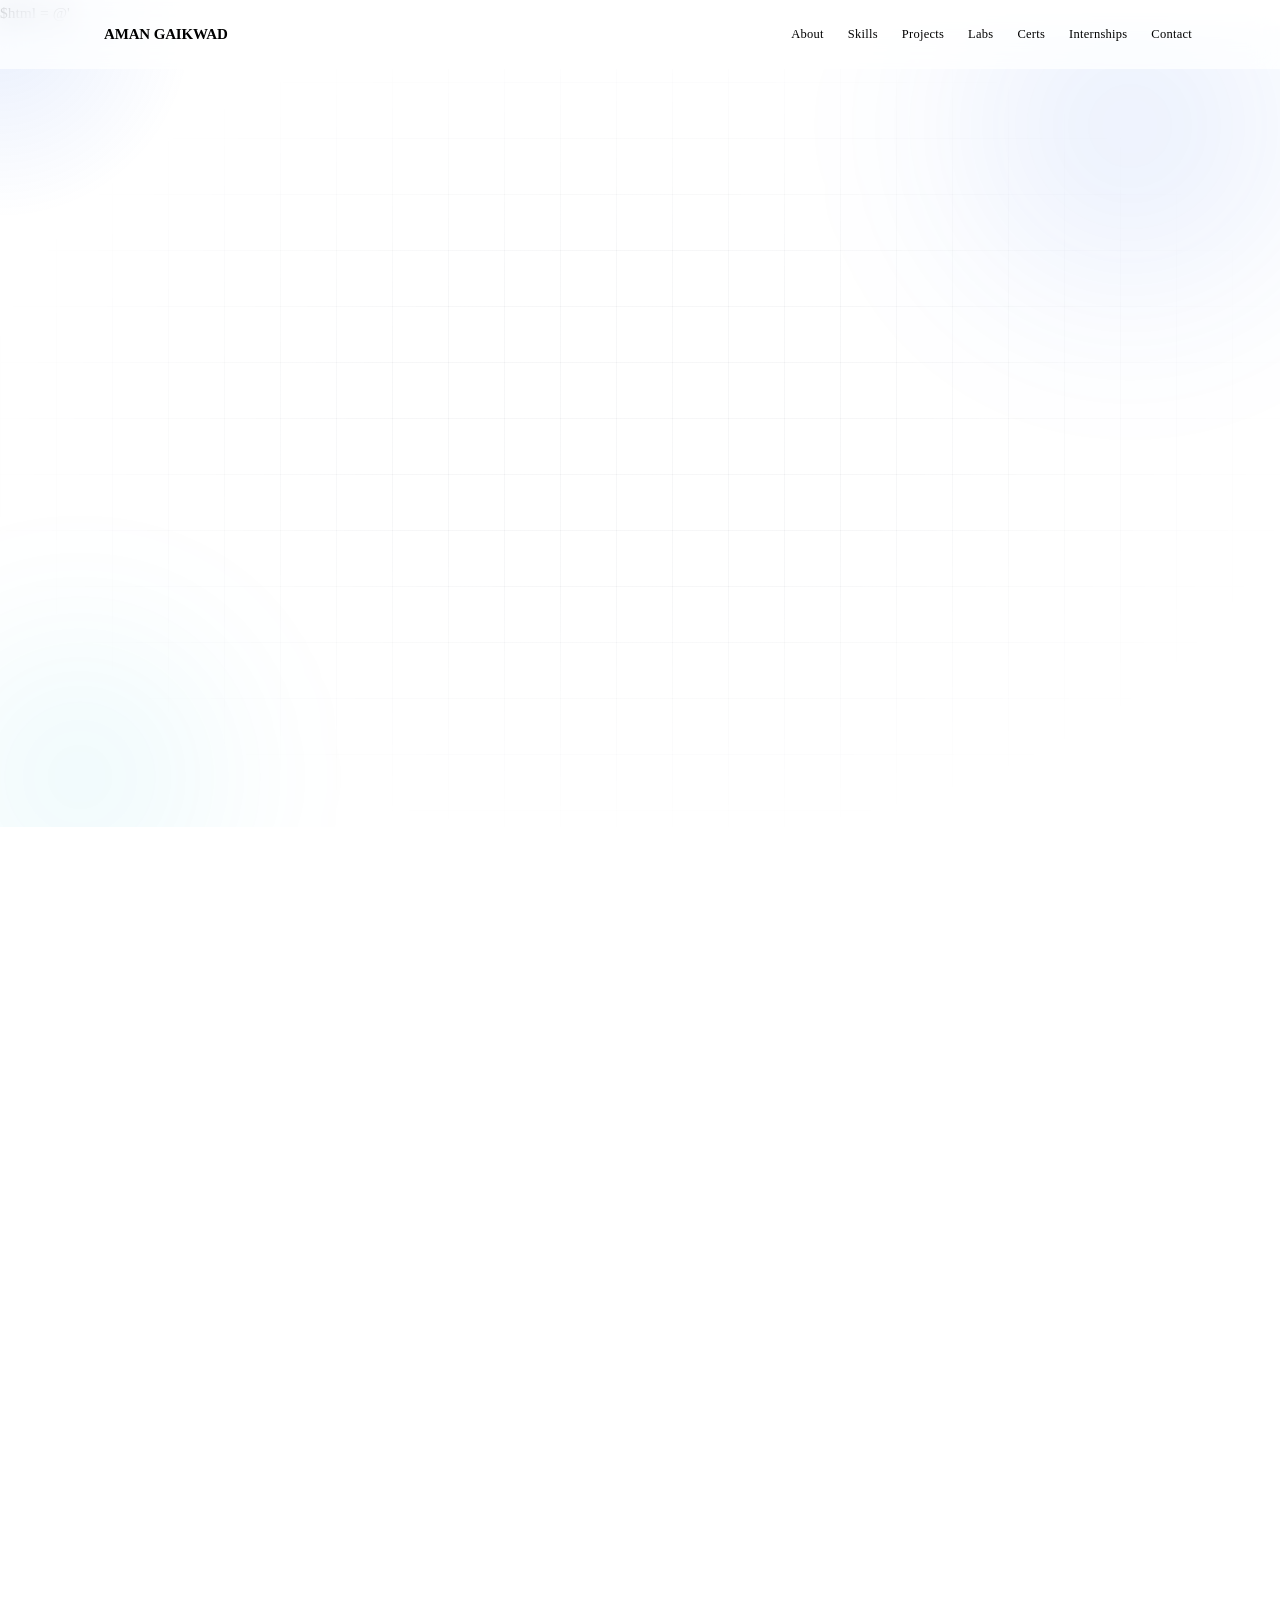
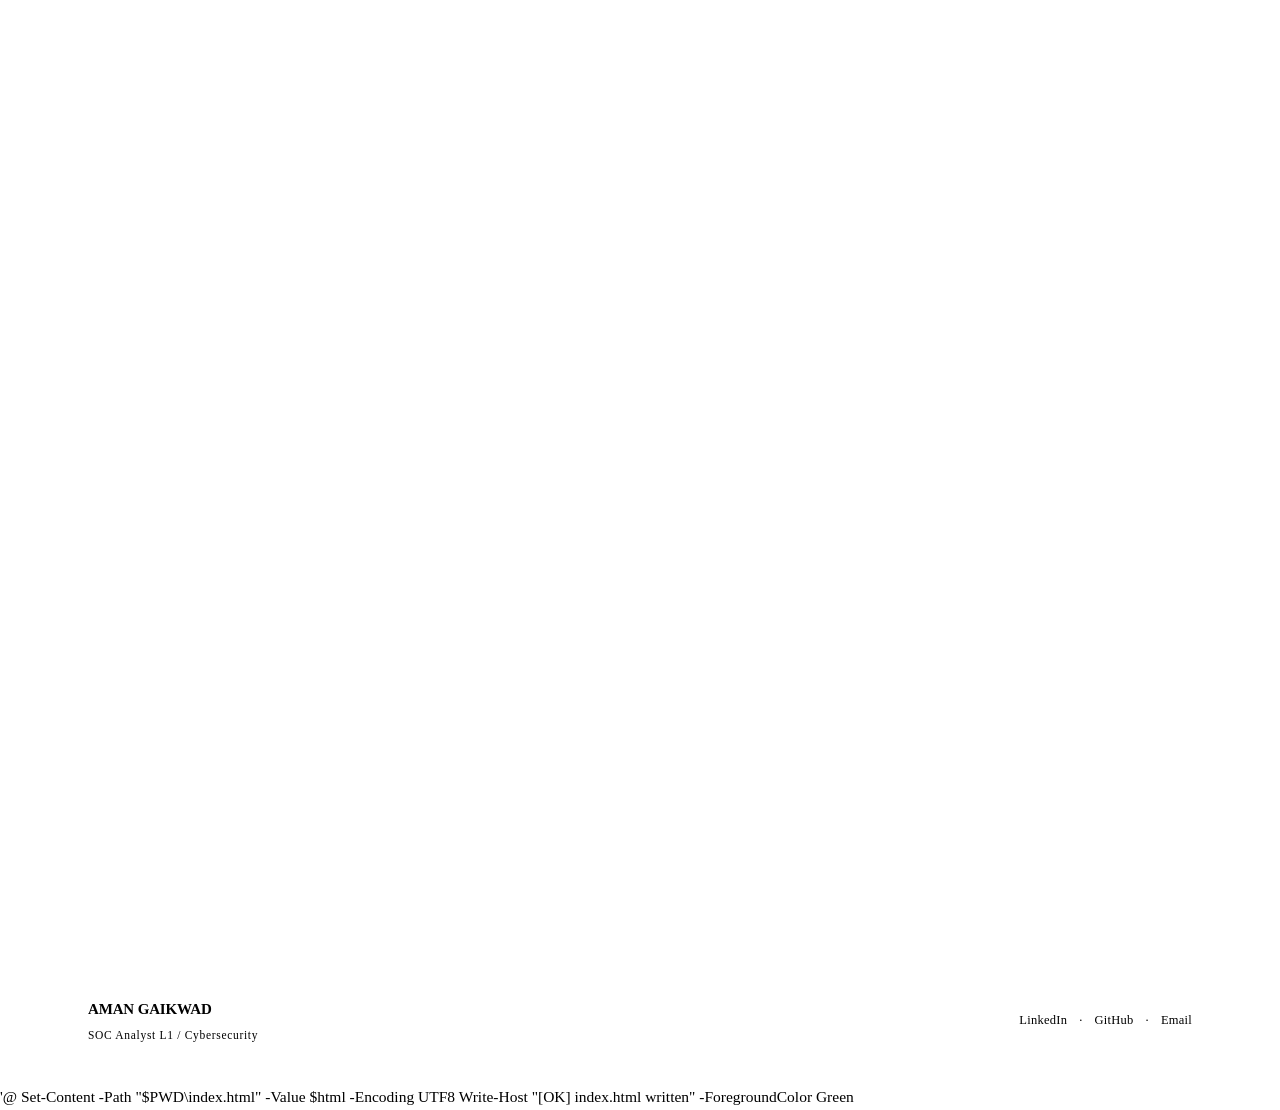
==== commit 46283810: "Update index.html" ====
--- a/index.html
+++ b/index.html
@@ -1,4 +1,5 @@
-﻿<!DOCTYPE html>
+$html = @'
+<!DOCTYPE html>
 <html lang="en">
 <head>
 <meta charset="UTF-8" />
@@ -24,6 +25,7 @@
       <a href="#projects">Projects</a>
       <a href="#labs">Labs</a>
       <a href="#certifications">Certs</a>
+      <a href="#internships">Internships</a>
       <a href="#contact">Contact</a>
     </nav>
     <button class="hamburger" id="hamburger" aria-label="Menu"><span></span><span></span><span></span></button>
@@ -62,7 +64,7 @@
 <section class="stats-bar">
   <div class="container stats-grid">
     <div class="stat" data-reveal><div class="stat-number" data-count="13">0</div><div class="stat-label">Security Tools</div></div>
-    <div class="stat" data-reveal><div class="stat-number" data-count="5">0</div><div class="stat-label">Certifications</div></div>
+    <div class="stat" data-reveal><div class="stat-number" data-count="8">0</div><div class="stat-label">Certifications</div></div>
     <div class="stat" data-reveal><div class="stat-number" data-count="5">0</div><div class="stat-label">Projects Built</div></div>
     <div class="stat" data-reveal><div class="stat-number" data-count="12">0</div><div class="stat-label">SOC Labs Done</div></div>
   </div>
@@ -117,31 +119,36 @@
     <h2 class="section-title" data-reveal>PROJECTS</h2>
     <div class="projects-grid">
       <article class="project-card" data-reveal>
-        <div class="project-thumb"><span class="thumb-badge">01</span><img src="assets/projects/mcpguard.png" alt="MCPGuard" /></div><h3>MCPGuard</h3>
+        <div class="project-thumb"><span class="thumb-badge">01</span><img src="assets/projects/mcpguard.png" alt="MCPGuard" /></div>
+        <h3>MCPGuard</h3>
         <p>A runtime security analyzer that detects malicious tool chains in AI agents using the Model Context Protocol (MCP). It builds a live capability graph of agent behavior and blocks data-exfiltration paths.</p>
         <div class="tags"><span class="tag">AI Security</span><span class="tag">MCP</span><span class="tag">Runtime Analysis</span></div>
         <a href="https://github.com/aman-cyber07/mcpguard" target="_blank" rel="noopener" class="project-link">View Project &rarr;</a>
       </article>
       <article class="project-card" data-reveal>
-        <div class="project-thumb"><span class="thumb-badge">02</span><img src="assets/projects/ai-honeyperson.png" alt="AI HoneyPerson" /></div><h3>AI HoneyPerson</h3>
+        <div class="project-thumb"><span class="thumb-badge">02</span><img src="assets/projects/ai-honeyperson.png" alt="AI HoneyPerson" /></div>
+        <h3>AI HoneyPerson</h3>
         <p>A defensive deception system that creates LLM-powered fake employees to engage and trap attackers. Detects intent, maps behavior to MITRE ATT&amp;CK, and extracts IOCs.</p>
         <div class="tags"><span class="tag">Deception</span><span class="tag">LLM</span><span class="tag">MITRE ATT&amp;CK</span></div>
         <a href="https://github.com/aman-cyber07/ai-honeyperson" target="_blank" rel="noopener" class="project-link">View Project &rarr;</a>
       </article>
       <article class="project-card" data-reveal>
-        <div class="project-thumb"><span class="thumb-badge">03</span><img src="assets/projects/permission-forecast.png" alt="PermissionForecast" /></div><h3>PermissionForecast</h3>
+        <div class="project-thumb"><span class="thumb-badge">03</span><img src="assets/projects/permission-forecast.png" alt="PermissionForecast" /></div>
+        <h3>PermissionForecast</h3>
         <p>An AI-powered IAM tool that predicts privilege escalation before it happens. Detects dangerous permission chains, assigns risk scores, and recommends minimal fixes.</p>
         <div class="tags"><span class="tag">IAM</span><span class="tag">Cloud Security</span><span class="tag">Risk Scoring</span></div>
         <a href="https://github.com/aman-cyber07/Permission-forecast" target="_blank" rel="noopener" class="project-link">View Project &rarr;</a>
       </article>
       <article class="project-card" data-reveal>
-        <div class="project-thumb"><span class="thumb-badge">04</span><img src="assets/projects/intent-firewall.png" alt="IntentFirewall" /></div><h3>IntentFirewall</h3>
+        <div class="project-thumb"><span class="thumb-badge">04</span><img src="assets/projects/intent-firewall.png" alt="IntentFirewall" /></div>
+        <h3>IntentFirewall</h3>
         <p>An intent-based access control system for AI agents. Compares declared objective against observed runtime behavior and computes a divergence score. Above 70% divergence, it pauses the agent.</p>
         <div class="tags"><span class="tag">AI Agents</span><span class="tag">Access Control</span><span class="tag">Behavioral Analytics</span></div>
         <a href="https://github.com/aman-cyber07/intent-firewall" target="_blank" rel="noopener" class="project-link">View Project &rarr;</a>
       </article>
       <article class="project-card" data-reveal>
-        <div class="project-thumb"><span class="thumb-badge">05</span><img src="assets/projects/datagravity.png" alt="DataGravity" /></div><h3>DataGravity</h3>
+        <div class="project-thumb"><span class="thumb-badge">05</span><img src="assets/projects/datagravity.png" alt="DataGravity" /></div>
+        <h3>DataGravity</h3>
         <p>A predictive data leak prevention (DLP) tool. Maps users, apps, data, and AI tools into a graph, then predicts exfiltration paths with a probability score.</p>
         <div class="tags"><span class="tag">DLP</span><span class="tag">Graph Analysis</span><span class="tag">PII Detection</span></div>
         <a href="https://github.com/aman-cyber07/DataGravity" target="_blank" rel="noopener" class="project-link">View Project &rarr;</a>
@@ -176,65 +183,69 @@
     <h2 class="section-title" data-reveal>CERTIFICATIONS</h2>
     <div class="certs-list">
       <div class="cert-item" data-reveal>
-        <div class="cert-icon">
-          <svg viewBox="0 0 24 24" width="18" height="18" fill="none" stroke="currentColor" stroke-width="2" stroke-linecap="round" stroke-linejoin="round"><circle cx="12" cy="8" r="6"/><path d="M15.477 12.89L17 22l-5-3-5 3 1.523-9.11"/></svg>
-        </div>
+        <div class="cert-icon"><svg viewBox="0 0 24 24" width="18" height="18" fill="none" stroke="currentColor" stroke-width="2" stroke-linecap="round" stroke-linejoin="round"><circle cx="12" cy="8" r="6"/><path d="M15.477 12.89L17 22l-5-3-5 3 1.523-9.11"/></svg></div>
+        <div class="cert-info"><div class="cert-name">SOC Analyst Program</div><div class="cert-meta">Seven Mentor</div></div>
+        <a href="assets/certs/soc.jpg" download="Aman_Gaikwad_SOC.jpg" class="cert-download" aria-label="Download SOC"><svg viewBox="0 0 24 24" width="16" height="16" fill="none" stroke="currentColor" stroke-width="2" stroke-linecap="round" stroke-linejoin="round"><path d="M21 15v4a2 2 0 0 1-2 2H5a2 2 0 0 1-2-2v-4M7 10l5 5 5-5M12 15V3"/></svg></a>
+      </div>
+      <div class="cert-item" data-reveal>
+        <div class="cert-icon"><svg viewBox="0 0 24 24" width="18" height="18" fill="none" stroke="currentColor" stroke-width="2" stroke-linecap="round" stroke-linejoin="round"><circle cx="12" cy="8" r="6"/><path d="M15.477 12.89L17 22l-5-3-5 3 1.523-9.11"/></svg></div>
+        <div class="cert-info"><div class="cert-name">CEH v13</div><div class="cert-meta">Seven Mentor</div></div>
+        <a href="assets/certs/ceh-v13.jpg" download="Aman_Gaikwad_CEHv13.jpg" class="cert-download" aria-label="Download CEH v13"><svg viewBox="0 0 24 24" width="16" height="16" fill="none" stroke="currentColor" stroke-width="2" stroke-linecap="round" stroke-linejoin="round"><path d="M21 15v4a2 2 0 0 1-2 2H5a2 2 0 0 1-2-2v-4M7 10l5 5 5-5M12 15V3"/></svg></a>
+      </div>
+      <div class="cert-item" data-reveal>
+        <div class="cert-icon"><svg viewBox="0 0 24 24" width="18" height="18" fill="none" stroke="currentColor" stroke-width="2" stroke-linecap="round" stroke-linejoin="round"><circle cx="12" cy="8" r="6"/><path d="M15.477 12.89L17 22l-5-3-5 3 1.523-9.11"/></svg></div>
+        <div class="cert-info"><div class="cert-name">WAPT</div><div class="cert-meta">Seven Mentor</div></div>
+        <a href="assets/certs/wapt.jpg" download="Aman_Gaikwad_WAPT.jpg" class="cert-download" aria-label="Download WAPT"><svg viewBox="0 0 24 24" width="16" height="16" fill="none" stroke="currentColor" stroke-width="2" stroke-linecap="round" stroke-linejoin="round"><path d="M21 15v4a2 2 0 0 1-2 2H5a2 2 0 0 1-2-2v-4M7 10l5 5 5-5M12 15V3"/></svg></a>
+      </div>
+      <div class="cert-item" data-reveal>
+        <div class="cert-icon"><svg viewBox="0 0 24 24" width="18" height="18" fill="none" stroke="currentColor" stroke-width="2" stroke-linecap="round" stroke-linejoin="round"><circle cx="12" cy="8" r="6"/><path d="M15.477 12.89L17 22l-5-3-5 3 1.523-9.11"/></svg></div>
         <div class="cert-info"><div class="cert-name">CCNA</div><div class="cert-meta">Seven Mentor</div></div>
-        <a href="assets/certs/ccna.jpg" download="Aman_Gaikwad_CCNA.jpg" class="cert-download" aria-label="Download CCNA">
-          <svg viewBox="0 0 24 24" width="16" height="16" fill="none" stroke="currentColor" stroke-width="2" stroke-linecap="round" stroke-linejoin="round"><path d="M21 15v4a2 2 0 0 1-2 2H5a2 2 0 0 1-2-2v-4M7 10l5 5 5-5M12 15V3"/></svg>
-        </a>
-      </div>
-      <div class="cert-item" data-reveal>
-        <div class="cert-icon">
-          <svg viewBox="0 0 24 24" width="18" height="18" fill="none" stroke="currentColor" stroke-width="2" stroke-linecap="round" stroke-linejoin="round"><circle cx="12" cy="8" r="6"/><path d="M15.477 12.89L17 22l-5-3-5 3 1.523-9.11"/></svg>
-        </div>
+        <a href="assets/certs/ccna.jpg" download="Aman_Gaikwad_CCNA.jpg" class="cert-download" aria-label="Download CCNA"><svg viewBox="0 0 24 24" width="16" height="16" fill="none" stroke="currentColor" stroke-width="2" stroke-linecap="round" stroke-linejoin="round"><path d="M21 15v4a2 2 0 0 1-2 2H5a2 2 0 0 1-2-2v-4M7 10l5 5 5-5M12 15V3"/></svg></a>
+      </div>
+      <div class="cert-item" data-reveal>
+        <div class="cert-icon"><svg viewBox="0 0 24 24" width="18" height="18" fill="none" stroke="currentColor" stroke-width="2" stroke-linecap="round" stroke-linejoin="round"><circle cx="12" cy="8" r="6"/><path d="M15.477 12.89L17 22l-5-3-5 3 1.523-9.11"/></svg></div>
         <div class="cert-info"><div class="cert-name">Red Hat Linux</div><div class="cert-meta">Seven Mentor</div></div>
-        <a href="assets/certs/redhat-linux.jpg" download="Aman_Gaikwad_RedHat_Linux.jpg" class="cert-download" aria-label="Download Red Hat Linux">
-          <svg viewBox="0 0 24 24" width="16" height="16" fill="none" stroke="currentColor" stroke-width="2" stroke-linecap="round" stroke-linejoin="round"><path d="M21 15v4a2 2 0 0 1-2 2H5a2 2 0 0 1-2-2v-4M7 10l5 5 5-5M12 15V3"/></svg>
-        </a>
-      </div>
-      <div class="cert-item" data-reveal>
-        <div class="cert-icon">
-          <svg viewBox="0 0 24 24" width="18" height="18" fill="none" stroke="currentColor" stroke-width="2" stroke-linecap="round" stroke-linejoin="round"><circle cx="12" cy="8" r="6"/><path d="M15.477 12.89L17 22l-5-3-5 3 1.523-9.11"/></svg>
-        </div>
-        <div class="cert-info"><div class="cert-name">CEH v13</div><div class="cert-meta">Seven Mentor</div></div>
-        <a href="assets/certs/ceh-v13.jpg" download="Aman_Gaikwad_CEHv13.jpg" class="cert-download" aria-label="Download CEH v13">
-          <svg viewBox="0 0 24 24" width="16" height="16" fill="none" stroke="currentColor" stroke-width="2" stroke-linecap="round" stroke-linejoin="round"><path d="M21 15v4a2 2 0 0 1-2 2H5a2 2 0 0 1-2-2v-4M7 10l5 5 5-5M12 15V3"/></svg>
-        </a>
-      </div>
-      <div class="cert-item" data-reveal>
-        <div class="cert-icon">
-          <svg viewBox="0 0 24 24" width="18" height="18" fill="none" stroke="currentColor" stroke-width="2" stroke-linecap="round" stroke-linejoin="round"><circle cx="12" cy="8" r="6"/><path d="M15.477 12.89L17 22l-5-3-5 3 1.523-9.11"/></svg>
-        </div>
-        <div class="cert-info"><div class="cert-name">WAPT</div><div class="cert-meta">Seven Mentor</div></div>
-        <a href="assets/certs/wapt.jpg" download="Aman_Gaikwad_WAPT.jpg" class="cert-download" aria-label="Download WAPT">
-          <svg viewBox="0 0 24 24" width="16" height="16" fill="none" stroke="currentColor" stroke-width="2" stroke-linecap="round" stroke-linejoin="round"><path d="M21 15v4a2 2 0 0 1-2 2H5a2 2 0 0 1-2-2v-4M7 10l5 5 5-5M12 15V3"/></svg>
-        </a>
-      </div>
-      <div class="cert-item" data-reveal>
-        <div class="cert-icon">
-          <svg viewBox="0 0 24 24" width="18" height="18" fill="none" stroke="currentColor" stroke-width="2" stroke-linecap="round" stroke-linejoin="round"><circle cx="12" cy="8" r="6"/><path d="M15.477 12.89L17 22l-5-3-5 3 1.523-9.11"/></svg>
-        </div>
-        <div class="cert-info"><div class="cert-name">SOC</div><div class="cert-meta">Seven Mentor</div></div>
-        <a href="assets/certs/soc.jpg" download="Aman_Gaikwad_SOC.jpg" class="cert-download" aria-label="Download SOC">
-          <svg viewBox="0 0 24 24" width="16" height="16" fill="none" stroke="currentColor" stroke-width="2" stroke-linecap="round" stroke-linejoin="round"><path d="M21 15v4a2 2 0 0 1-2 2H5a2 2 0 0 1-2-2v-4M7 10l5 5 5-5M12 15V3"/></svg>
-        </a>
-      </div>
-    </div>
-  </section>
-
-<section class="section section-alt" id="education">
+        <a href="assets/certs/redhat-linux.jpg" download="Aman_Gaikwad_RedHat_Linux.jpg" class="cert-download" aria-label="Download Red Hat Linux"><svg viewBox="0 0 24 24" width="16" height="16" fill="none" stroke="currentColor" stroke-width="2" stroke-linecap="round" stroke-linejoin="round"><path d="M21 15v4a2 2 0 0 1-2 2H5a2 2 0 0 1-2-2v-4M7 10l5 5 5-5M12 15V3"/></svg></a>
+      </div>
+      <div class="cert-item" data-reveal>
+        <div class="cert-icon"><svg viewBox="0 0 24 24" width="18" height="18" fill="none" stroke="currentColor" stroke-width="2" stroke-linecap="round" stroke-linejoin="round"><circle cx="12" cy="8" r="6"/><path d="M15.477 12.89L17 22l-5-3-5 3 1.523-9.11"/></svg></div>
+        <div class="cert-info"><div class="cert-name">Mobile Forensics &amp; Phone Lock Bypass</div><div class="cert-meta">Cyber Octopus Pvt. Ltd. · 2026</div></div>
+        <a href="assets/certs/mobile-forensics.jpg" download="Aman_Gaikwad_Mobile_Forensics.jpg" class="cert-download" aria-label="Download Mobile Forensics"><svg viewBox="0 0 24 24" width="16" height="16" fill="none" stroke="currentColor" stroke-width="2" stroke-linecap="round" stroke-linejoin="round"><path d="M21 15v4a2 2 0 0 1-2 2H5a2 2 0 0 1-2-2v-4M7 10l5 5 5-5M12 15V3"/></svg></a>
+      </div>
+      <div class="cert-item" data-reveal>
+        <div class="cert-icon"><svg viewBox="0 0 24 24" width="18" height="18" fill="none" stroke="currentColor" stroke-width="2" stroke-linecap="round" stroke-linejoin="round"><circle cx="12" cy="8" r="6"/><path d="M15.477 12.89L17 22l-5-3-5 3 1.523-9.11"/></svg></div>
+        <div class="cert-info"><div class="cert-name">Drone Forensics</div><div class="cert-meta">CyberSisco · 2026</div></div>
+        <a href="assets/certs/drone-forensics.jpg" download="Aman_Gaikwad_Drone_Forensics.jpg" class="cert-download" aria-label="Download Drone Forensics"><svg viewBox="0 0 24 24" width="16" height="16" fill="none" stroke="currentColor" stroke-width="2" stroke-linecap="round" stroke-linejoin="round"><path d="M21 15v4a2 2 0 0 1-2 2H5a2 2 0 0 1-2-2v-4M7 10l5 5 5-5M12 15V3"/></svg></a>
+      </div>
+    </div>
+  </div>
+</section>
+
+<section class="section section-alt" id="internships">
+  <div class="container">
+    <h2 class="section-title" data-reveal>INTERNSHIPS</h2>
+    <div class="certs-list">
+      <div class="cert-item" data-reveal>
+        <div class="cert-icon"><svg viewBox="0 0 24 24" width="18" height="18" fill="none" stroke="currentColor" stroke-width="2" stroke-linecap="round" stroke-linejoin="round"><path d="M20 7h-4V5a2 2 0 0 0-2-2h-4a2 2 0 0 0-2 2v2H4a2 2 0 0 0-2 2v10a2 2 0 0 0 2 2h16a2 2 0 0 0 2-2V9a2 2 0 0 0-2-2z"/><path d="M10 7V5h4v2"/></svg></div>
+        <div class="cert-info"><div class="cert-name">Cyber Security Intern</div><div class="cert-meta">UpToSkill · 3 Months · 2026</div></div>
+        <a href="assets/certs/uptoskill-internship.jpg" download="Aman_Gaikwad_UpToSkill_Internship.jpg" class="cert-download" aria-label="Download Internship Certificate"><svg viewBox="0 0 24 24" width="16" height="16" fill="none" stroke="currentColor" stroke-width="2" stroke-linecap="round" stroke-linejoin="round"><path d="M21 15v4a2 2 0 0 1-2 2H5a2 2 0 0 1-2-2v-4M7 10l5 5 5-5M12 15V3"/></svg></a>
+      </div>
+    </div>
+  </div>
+</section>
+
+<section class="section" id="education">
   <div class="container">
     <h2 class="section-title" data-reveal>EDUCATION</h2>
     <div class="certs-list">
-      <div class="cert-item" data-reveal><div class="cert-name">BE in Computer Engineering</div><div class="cert-meta">SPPU · 2023 – 2027</div></div>
-      <div class="cert-item" data-reveal><div class="cert-name">Cybersecurity Analyst Program</div><div class="cert-meta">Seven Mentor</div></div>
-      <div class="cert-item" data-reveal><div class="cert-name">10th &amp; 12th</div><div class="cert-meta">Kendriya Vidyalaya Sangathan · 2021 / 2023</div></div>
-    </div>
-  </div>
-</section>
-
-<section class="section" id="contact">
+      <div class="cert-item" data-reveal><div class="cert-info"><div class="cert-name">BE in Computer Engineering</div><div class="cert-meta">SPPU · 2023 – 2027</div></div></div>
+      <div class="cert-item" data-reveal><div class="cert-info"><div class="cert-name">12th (Science — PCM)</div><div class="cert-meta">Kendriya Vidyalaya Sangathan · 2023</div></div></div>
+      <div class="cert-item" data-reveal><div class="cert-info"><div class="cert-name">10th</div><div class="cert-meta">Kendriya Vidyalaya Sangathan · 2021</div></div></div>
+    </div>
+  </div>
+</section>
+
+<section class="section section-alt" id="contact">
   <div class="container">
     <h2 class="section-title" data-reveal>LET'S CONNECT</h2>
     <p class="contact-sub" data-reveal>Open to opportunities in SOC / Blue Team roles.</p>
@@ -271,8 +282,7 @@
 <script src="js/main.js"></script>
 </body>
 </html>
-
-
-
-
-
+'@
+
+Set-Content -Path "$PWD\index.html" -Value $html -Encoding UTF8
+Write-Host "[OK] index.html written" -ForegroundColor Green
--- a/css/style.css
+++ b/css/style.css
@@ -1,10 +1,4 @@
-﻿/* ============================================
-   FONT SYSTEM — Professional + Techy
-   Headings  → Sora            (modern, geometric, techy)
-   Labels    → JetBrains Mono  (terminal, SOC feel)
-   Body      → Inter           (clean, readable)
-   ============================================ */
-
+$css = @'
 :root {
   --bg: #ffffff; --bg-alt: #f7f8fa; --navy: #0a1a35; --navy-2: #142a4d;
   --accent: #2563eb; --accent-2: #06b6d4; --accent-soft: #e8efff;
@@ -18,24 +12,21 @@
   --font-mono: 'JetBrains Mono', ui-monospace, monospace;
   --font-body: 'Inter', -apple-system, BlinkMacSystemFont, sans-serif;
 }
-
 * { margin: 0; padding: 0; box-sizing: border-box; }
 html { scroll-behavior: smooth; scroll-padding-top: 80px; }
 body { font-family: var(--font-body); background: var(--bg); color: var(--text); line-height: 1.65; font-size: 15.5px; -webkit-font-smoothing: antialiased; overflow-x: hidden; }
 .container { max-width: 1160px; margin: 0 auto; padding: 0 28px; }
 a { color: inherit; text-decoration: none; transition: color var(--transition); }
-
 .scroll-progress { position: fixed; top: 0; left: 0; height: 3px; width: 0; background: linear-gradient(90deg, var(--accent), var(--accent-2)); z-index: 9999; transition: width 80ms linear; }
 .cursor-glow { position: fixed; width: 420px; height: 420px; border-radius: 50%; pointer-events: none; background: radial-gradient(circle, rgba(37,99,235,0.10), rgba(37,99,235,0) 65%); transform: translate(-50%, -50%); z-index: 1; transition: opacity 400ms ease; opacity: 0; }
 @media (hover: hover) and (pointer: fine) { .cursor-glow { opacity: 1; } }
 
-/* NAVBAR */
 .navbar { position: fixed; top: 0; left: 0; right: 0; z-index: 100; background: rgba(255,255,255,0.75); backdrop-filter: saturate(180%) blur(14px); -webkit-backdrop-filter: saturate(180%) blur(14px); border-bottom: 1px solid transparent; transition: border-color var(--transition), background var(--transition); }
 .navbar.scrolled { border-bottom-color: var(--border); background: rgba(255,255,255,0.9); }
 .nav-container { display: flex; align-items: center; justify-content: space-between; height: 68px; }
 .brand { display: flex; align-items: center; gap: 8px; font-family: var(--font-heading); font-weight: 800; font-size: 15px; letter-spacing: -0.01em; color: var(--navy); }
 .brand-dot { width: 8px; height: 8px; border-radius: 50%; background: linear-gradient(135deg, var(--accent), var(--accent-2)); animation: pulse 2.4s ease-in-out infinite; }
-.nav-links { display: flex; gap: 28px; }
+.nav-links { display: flex; gap: 24px; }
 .nav-links a { font-family: var(--font-mono); font-size: 12.5px; font-weight: 500; letter-spacing: 0.02em; color: var(--text); position: relative; }
 .nav-links a::after { content: ''; position: absolute; left: 0; bottom: -6px; height: 1.5px; width: 0; background: var(--accent); transition: width var(--transition); }
 .nav-links a:hover { color: var(--navy); }
@@ -43,24 +34,12 @@
 .hamburger { display: none; background: none; border: none; cursor: pointer; padding: 8px; flex-direction: column; gap: 5px; }
 .hamburger span { display: block; width: 22px; height: 1.8px; background: var(--navy); border-radius: 2px; transition: transform var(--transition), opacity var(--transition); }
 
-/* SECTIONS */
 .section { padding: 120px 0; position: relative; }
 .section-alt { background: var(--bg-alt); }
-.section-title {
-  font-family: var(--font-heading);
-  font-size: 14px;
-  font-weight: 700;
-  letter-spacing: 0.22em;
-  color: var(--navy);
-  margin-bottom: 56px;
-  position: relative;
-  display: inline-block;
-  text-transform: uppercase;
-}
+.section-title { font-family: var(--font-heading); font-size: 14px; font-weight: 700; letter-spacing: 0.22em; color: var(--navy); margin-bottom: 56px; position: relative; display: inline-block; text-transform: uppercase; }
 .section-title::after { content: ''; position: absolute; left: 0; bottom: -14px; width: 32px; height: 2px; background: linear-gradient(90deg, var(--accent), var(--accent-2)); border-radius: 2px; transition: width 600ms ease; }
 .section-title:hover::after { width: 60px; }
 
-/* HERO */
 .hero { padding-top: 180px; padding-bottom: 140px; position: relative; overflow: hidden; }
 .blob { position: absolute; border-radius: 50%; filter: blur(80px); opacity: 0.5; pointer-events: none; z-index: 0; }
 .blob-1 { width: 500px; height: 500px; background: radial-gradient(circle, rgba(37,99,235,0.25), transparent 70%); top: -150px; right: -100px; animation: floatBlob 14s ease-in-out infinite; }
@@ -68,50 +47,13 @@
 @keyframes floatBlob { 0%,100% { transform: translate(0,0) scale(1); } 50% { transform: translate(30px,-30px) scale(1.05); } }
 .grid-bg { position: absolute; inset: 0; background-image: linear-gradient(rgba(10,26,53,0.035) 1px, transparent 1px), linear-gradient(90deg, rgba(10,26,53,0.035) 1px, transparent 1px); background-size: 56px 56px; mask-image: radial-gradient(ellipse at center, black 30%, transparent 75%); -webkit-mask-image: radial-gradient(ellipse at center, black 30%, transparent 75%); z-index: 0; pointer-events: none; }
 .hero-grid { display: grid; grid-template-columns: 1.15fr 1fr; gap: 80px; align-items: center; position: relative; z-index: 2; }
-
-.label {
-  display: inline-block;
-  font-family: var(--font-mono);
-  font-size: 11px;
-  font-weight: 600;
-  letter-spacing: 0.24em;
-  color: var(--accent);
-  background: var(--accent-soft);
-  padding: 7px 14px;
-  border-radius: 999px;
-  margin-bottom: 26px;
-}
-
-.hero-title {
-  font-family: var(--font-heading);
-  font-size: clamp(34px, 4.6vw, 56px);
-  font-weight: 700;
-  line-height: 1.08;
-  letter-spacing: -0.035em;
-  color: var(--navy);
-  margin-bottom: 22px;
-  min-height: 1.15em;
-}
+.label { display: inline-block; font-family: var(--font-mono); font-size: 11px; font-weight: 600; letter-spacing: 0.24em; color: var(--accent); background: var(--accent-soft); padding: 7px 14px; border-radius: 999px; margin-bottom: 26px; }
+.hero-title { font-family: var(--font-heading); font-size: clamp(34px, 4.6vw, 56px); font-weight: 700; line-height: 1.08; letter-spacing: -0.035em; color: var(--navy); margin-bottom: 22px; min-height: 1.15em; }
 .cursor-blink { display: inline-block; color: var(--accent); font-weight: 300; animation: blink 1s steps(2) infinite; }
 @keyframes blink { 50% { opacity: 0; } }
-
 .hero-sub { font-family: var(--font-body); font-size: 17px; color: var(--muted); max-width: 500px; margin-bottom: 36px; }
-
 .hero-buttons { display: flex; gap: 14px; flex-wrap: wrap; margin-bottom: 32px; }
-.btn {
-  display: inline-flex; align-items: center; justify-content: center; gap: 8px;
-  padding: 13px 26px;
-  font-family: var(--font-heading);
-  font-size: 13.5px;
-  font-weight: 600;
-  letter-spacing: 0.01em;
-  border-radius: var(--radius-sm);
-  border: 1px solid transparent;
-  cursor: pointer;
-  transition: all var(--transition);
-  position: relative;
-  overflow: hidden;
-}
+.btn { display: inline-flex; align-items: center; justify-content: center; gap: 8px; padding: 13px 26px; font-family: var(--font-heading); font-size: 13.5px; font-weight: 600; letter-spacing: 0.01em; border-radius: var(--radius-sm); border: 1px solid transparent; cursor: pointer; transition: all var(--transition); position: relative; overflow: hidden; }
 .btn svg { transition: transform var(--transition); }
 .btn-primary { background: var(--navy); color: #fff; box-shadow: var(--shadow-sm); }
 .btn-primary:hover { background: var(--navy-2); transform: translateY(-2px); box-shadow: var(--shadow); }
@@ -119,23 +61,10 @@
 .btn-outline { background: transparent; color: var(--navy); border-color: var(--border); }
 .btn-outline:hover { border-color: var(--navy); transform: translateY(-2px); }
 .btn-outline:hover svg { transform: translateY(2px); }
-
-.status-strip {
-  display: inline-flex; align-items: center; gap: 10px;
-  padding: 8px 14px;
-  border: 1px solid var(--border);
-  border-radius: 999px;
-  background: #fff;
-  font-family: var(--font-mono);
-  font-size: 11px;
-  font-weight: 600;
-  letter-spacing: 0.16em;
-  color: var(--muted);
-}
+.status-strip { display: inline-flex; align-items: center; gap: 10px; padding: 8px 14px; border: 1px solid var(--border); border-radius: 999px; background: #fff; font-family: var(--font-mono); font-size: 11px; font-weight: 600; letter-spacing: 0.16em; color: var(--muted); }
 .status-dot { width: 7px; height: 7px; border-radius: 50%; background: #10b981; box-shadow: 0 0 0 4px rgba(16,185,129,0.15); animation: pulse 2.4s ease-in-out infinite; }
 @keyframes pulse { 0%,100% { opacity: 1; transform: scale(1); } 50% { opacity: 0.55; transform: scale(0.88); } }
 
-/* PORTRAIT */
 .hero-visual { display: flex; justify-content: flex-end; position: relative; }
 .portrait-card { position: relative; width: 100%; max-width: 360px; background: #fff; border: 1px solid var(--border); border-radius: 20px; padding: 14px; box-shadow: var(--shadow-lg); animation: floatCard 6s ease-in-out infinite; transition: transform var(--transition), box-shadow var(--transition); transform-style: preserve-3d; }
 .portrait-card:hover { box-shadow: 0 24px 60px rgba(10,26,53,0.15); }
@@ -154,7 +83,6 @@
 .chip-dot { width: 6px; height: 6px; border-radius: 50%; background: var(--accent); box-shadow: 0 0 0 3px rgba(37,99,235,0.15); }
 @keyframes chipFloat { 0%,100% { transform: translateY(0); } 50% { transform: translateY(-6px); } }
 
-/* STATS BAR */
 .stats-bar { background: var(--navy); color: #fff; padding: 56px 0; position: relative; overflow: hidden; }
 .stats-bar::before { content: ''; position: absolute; inset: 0; background-image: linear-gradient(rgba(255,255,255,0.04) 1px, transparent 1px), linear-gradient(90deg, rgba(255,255,255,0.04) 1px, transparent 1px); background-size: 40px 40px; pointer-events: none; }
 .stats-grid { display: grid; grid-template-columns: repeat(4, 1fr); gap: 32px; position: relative; z-index: 1; }
@@ -162,7 +90,6 @@
 .stat-number { font-family: var(--font-heading); font-size: clamp(30px, 3.6vw, 48px); font-weight: 800; letter-spacing: -0.04em; background: linear-gradient(135deg, #fff 0%, #93c5fd 100%); -webkit-background-clip: text; background-clip: text; -webkit-text-fill-color: transparent; line-height: 1.1; }
 .stat-label { font-family: var(--font-mono); font-size: 10.5px; font-weight: 500; letter-spacing: 0.2em; color: rgba(255,255,255,0.6); margin-top: 10px; text-transform: uppercase; }
 
-/* ABOUT */
 .about-grid { display: grid; grid-template-columns: 260px 1fr; gap: 64px; align-items: start; }
 .about-portrait { width: 100%; aspect-ratio: 4 / 5; border-radius: 16px; overflow: hidden; border: 1px solid var(--border); background: #fff; box-shadow: var(--shadow); transition: transform 500ms cubic-bezier(0.22,1,0.36,1), box-shadow var(--transition); }
 .about-portrait:hover { transform: translateY(-6px) rotate(-1deg); box-shadow: var(--shadow-lg); }
@@ -175,7 +102,6 @@
 .section-alt .tag { background: #fff; }
 .tag:hover { border-color: var(--accent); color: var(--accent); transform: translateY(-2px); box-shadow: 0 4px 12px rgba(37,99,235,0.15); }
 
-/* SKILLS */
 .skills-grid { display: grid; grid-template-columns: repeat(2, 1fr); gap: 20px; }
 .skill-card { background: #fff; border: 1px solid var(--border); border-radius: var(--radius); padding: 26px 24px; transition: all 400ms cubic-bezier(0.22,1,0.36,1); position: relative; overflow: hidden; }
 .skill-card::before { content: ''; position: absolute; top: 0; left: 0; right: 0; height: 2px; background: linear-gradient(90deg, var(--accent), var(--accent-2)); transform: scaleX(0); transform-origin: left; transition: transform 400ms ease; }
@@ -189,42 +115,21 @@
 .skill-card-wide { grid-column: 1 / -1; }
 .tools-list { display: grid !important; grid-template-columns: repeat(3, 1fr); gap: 8px 24px !important; }
 
-/* PROJECTS */
 .projects-grid { display: grid; grid-template-columns: repeat(2, 1fr); gap: 24px; }
 .project-card { background: #fff; border: 1px solid var(--border); border-radius: var(--radius); padding: 26px; transition: all 400ms cubic-bezier(0.22,1,0.36,1); display: flex; flex-direction: column; position: relative; overflow: hidden; }
 .project-card::after { content: ''; position: absolute; inset: 0; border-radius: var(--radius); box-shadow: inset 0 0 0 1.5px transparent; transition: box-shadow 400ms ease; pointer-events: none; }
 .project-card:hover { transform: translateY(-6px); box-shadow: var(--shadow-lg); }
 .project-card:hover::after { box-shadow: inset 0 0 0 1.5px var(--accent); }
-.project-thumb {
-  height: 180px;
-  border-radius: var(--radius-sm);
-  margin-bottom: 20px;
-  position: relative;
-  overflow: hidden;
-  background: #eef2f9;
-}
-.project-thumb img {
-  width: 100%;
-  height: 100%;
-  object-fit: cover;
-  display: block;
-}
-.project-thumb img {
-  width: 100%;
-  height: 100%;
-  object-fit: cover;
-  display: block;
-  transition: transform 700ms cubic-bezier(0.22,1,0.36,1);
-}
+.project-thumb { height: 180px; border-radius: var(--radius-sm); background: #eef2f9; margin-bottom: 20px; position: relative; overflow: hidden; }
+.project-thumb img { width: 100%; height: 100%; object-fit: cover; display: block; transition: transform 700ms cubic-bezier(0.22,1,0.36,1); }
 .project-card:hover .project-thumb img { transform: scale(1.06); }
-.thumb-badge { position: absolute; top: 12px; left: 12px; font-family: var(--font-mono); font-size: 11px; font-weight: 600; color: var(--accent); background: #fff; padding: 4px 10px; border-radius: 6px; box-shadow: var(--shadow-sm); letter-spacing: 0.08em; }
+.thumb-badge { position: absolute; top: 12px; left: 12px; z-index: 2; font-family: var(--font-mono); font-size: 11px; font-weight: 600; color: var(--accent); background: #fff; padding: 4px 10px; border-radius: 6px; box-shadow: var(--shadow-sm); letter-spacing: 0.08em; }
 .project-card h3 { font-family: var(--font-heading); font-size: 19px; font-weight: 700; letter-spacing: -0.02em; color: var(--navy); margin-bottom: 10px; }
 .project-card p { font-family: var(--font-body); font-size: 13.5px; color: var(--muted); margin-bottom: 16px; line-height: 1.6; }
 .project-card .tags { margin-bottom: 20px; }
 .project-link { font-family: var(--font-heading); font-size: 13px; font-weight: 600; letter-spacing: 0.01em; color: var(--accent); margin-top: auto; display: inline-flex; align-items: center; gap: 6px; transition: gap var(--transition), color var(--transition); }
 .project-link:hover { color: var(--navy); gap: 10px; }
 
-/* LABS */
 .labs-intro { font-family: var(--font-body); font-size: 15.5px; color: var(--muted); max-width: 640px; margin-bottom: 48px; margin-top: -20px; }
 .labs-timeline { position: relative; display: flex; flex-direction: column; gap: 18px; }
 .labs-timeline::before { content: ''; position: absolute; left: 27px; top: 12px; bottom: 12px; width: 2px; background: linear-gradient(180deg, transparent 0%, var(--border) 6%, var(--border) 94%, transparent 100%); z-index: 0; }
@@ -238,14 +143,19 @@
 .lab-body h3 { font-family: var(--font-heading); font-size: 16.5px; font-weight: 700; letter-spacing: -0.01em; color: var(--navy); margin-bottom: 8px; line-height: 1.4; }
 .lab-body p { font-family: var(--font-body); font-size: 13.5px; color: var(--muted); margin-bottom: 14px; line-height: 1.6; }
 
-/* CERTS */
 .certs-list { display: grid; grid-template-columns: repeat(2, 1fr); gap: 16px; }
-.cert-item { background: #fff; border: 1px solid var(--border); border-radius: var(--radius); padding: 22px 24px; display: flex; flex-direction: column; gap: 6px; transition: all 400ms cubic-bezier(0.22,1,0.36,1); }
+.cert-item { background: #fff; border: 1px solid var(--border); border-radius: var(--radius); padding: 20px 22px; display: flex !important; align-items: center; gap: 14px; transition: all 400ms cubic-bezier(0.22,1,0.36,1); }
 .cert-item:hover { transform: translateY(-4px); box-shadow: var(--shadow); border-color: #d5dae3; }
-.cert-name { font-family: var(--font-heading); font-size: 17px; font-weight: 600; letter-spacing: -0.02em; color: var(--navy); }
-.cert-meta { font-family: var(--font-mono); font-size: 12px; font-weight: 500; letter-spacing: 0.04em; color: var(--muted); }
-
-/* CONTACT */
+.cert-icon { display: inline-flex; align-items: center; justify-content: center; width: 40px; height: 40px; border-radius: 50%; background: var(--accent-soft); color: var(--accent); flex-shrink: 0; transition: all var(--transition); }
+.cert-item:hover .cert-icon { background: var(--navy); color: #fff; transform: scale(1.06) rotate(-6deg); }
+.cert-info { flex: 1; display: flex; flex-direction: column; gap: 4px; }
+.cert-name { font-family: var(--font-heading); font-size: 15px; font-weight: 600; letter-spacing: -0.01em; color: var(--navy); }
+.cert-meta { font-family: var(--font-mono); font-size: 11.5px; font-weight: 500; letter-spacing: 0.03em; color: var(--muted); }
+.cert-download { display: inline-flex; align-items: center; justify-content: center; width: 40px; height: 40px; border-radius: 50%; background: var(--accent-soft); color: var(--accent); border: 1px solid transparent; flex-shrink: 0; transition: all 260ms cubic-bezier(0.22,1,0.36,1); }
+.cert-download:hover { background: var(--accent); color: #fff; transform: translateY(-2px) scale(1.06); box-shadow: 0 6px 16px rgba(37,99,235,0.32); }
+.cert-download svg { transition: transform 260ms cubic-bezier(0.22,1,0.36,1); }
+.cert-download:hover svg { transform: translateY(2px); }
+
 .contact-sub { font-family: var(--font-body); font-size: 16px; color: var(--muted); max-width: 500px; margin-bottom: 56px; }
 .contact-grid { display: grid; grid-template-columns: 1fr 1.2fr; gap: 64px; align-items: start; }
 .contact-info { display: flex; flex-direction: column; gap: 4px; }
@@ -259,7 +169,6 @@
 .contact-form input:focus, .contact-form textarea:focus { outline: none; border-color: var(--accent); box-shadow: 0 0 0 3px rgba(37,99,235,0.1); transform: translateY(-2px); }
 .contact-form .btn { align-self: flex-start; padding: 13px 32px; }
 
-/* FOOTER */
 .footer { border-top: 1px solid var(--border); padding: 40px 0; background: #fff; }
 .footer-container { display: flex; justify-content: space-between; align-items: center; gap: 24px; flex-wrap: wrap; }
 .footer-name { font-family: var(--font-heading); font-size: 15px; font-weight: 800; letter-spacing: -0.01em; color: var(--navy); }
@@ -268,10 +177,8 @@
 .footer-links a { color: var(--muted); }
 .footer-links a:hover { color: var(--accent); }
 
-/* REVEAL */
 [data-reveal] { opacity: 0; transform: translateY(24px); transition: opacity 800ms cubic-bezier(0.22,1,0.36,1), transform 800ms cubic-bezier(0.22,1,0.36,1); will-change: opacity, transform; }
 [data-reveal].visible { opacity: 1; transform: translateY(0); }
-
 @media (prefers-reduced-motion: reduce) {
   *, *::before, *::after { animation-duration: 0.01ms !important; animation-iteration-count: 1 !important; transition-duration: 0.01ms !important; }
   [data-reveal] { opacity: 1; transform: none; }
@@ -280,7 +187,6 @@
   .portrait-card { animation: none; }
   .blob { animation: none; }
 }
-
 @media (max-width: 960px) {
   .hero-grid { grid-template-columns: 1fr; gap: 60px; }
   .hero-visual { justify-content: center; }
@@ -319,24 +225,7 @@
   .lab-body p { font-size: 13px; }
   .lab-item { gap: 14px; }
 }
-
-
-
-/* CERT DOWNLOAD BUTTON */
-.cert-item { display: flex !important; align-items: center; gap: 14px; padding: 20px 22px; }
-.cert-info { flex: 1; display: flex; flex-direction: column; gap: 4px; }
-.cert-download {
-  display: inline-flex; align-items: center; justify-content: center;
-  width: 40px; height: 40px; border-radius: 50%;
-  background: var(--accent-soft); color: var(--accent);
-  border: 1px solid transparent; flex-shrink: 0;
-  transition: all 260ms cubic-bezier(0.22,1,0.36,1);
-}
-.cert-download:hover {
-  background: var(--accent); color: #fff;
-  transform: translateY(-2px) scale(1.06);
-  box-shadow: 0 6px 16px rgba(37,99,235,0.32);
-}
-.cert-download svg { transition: transform 260ms cubic-bezier(0.22,1,0.36,1); }
-.cert-download:hover svg { transform: translateY(2px); }
-.cert-item .cert-icon { width: 40px; height: 40px; flex-shrink: 0; }
+'@
+
+Set-Content -Path "$PWD\css\style.css" -Value $css -Encoding UTF8
+Write-Host "[OK] css/style.css written" -ForegroundColor Green
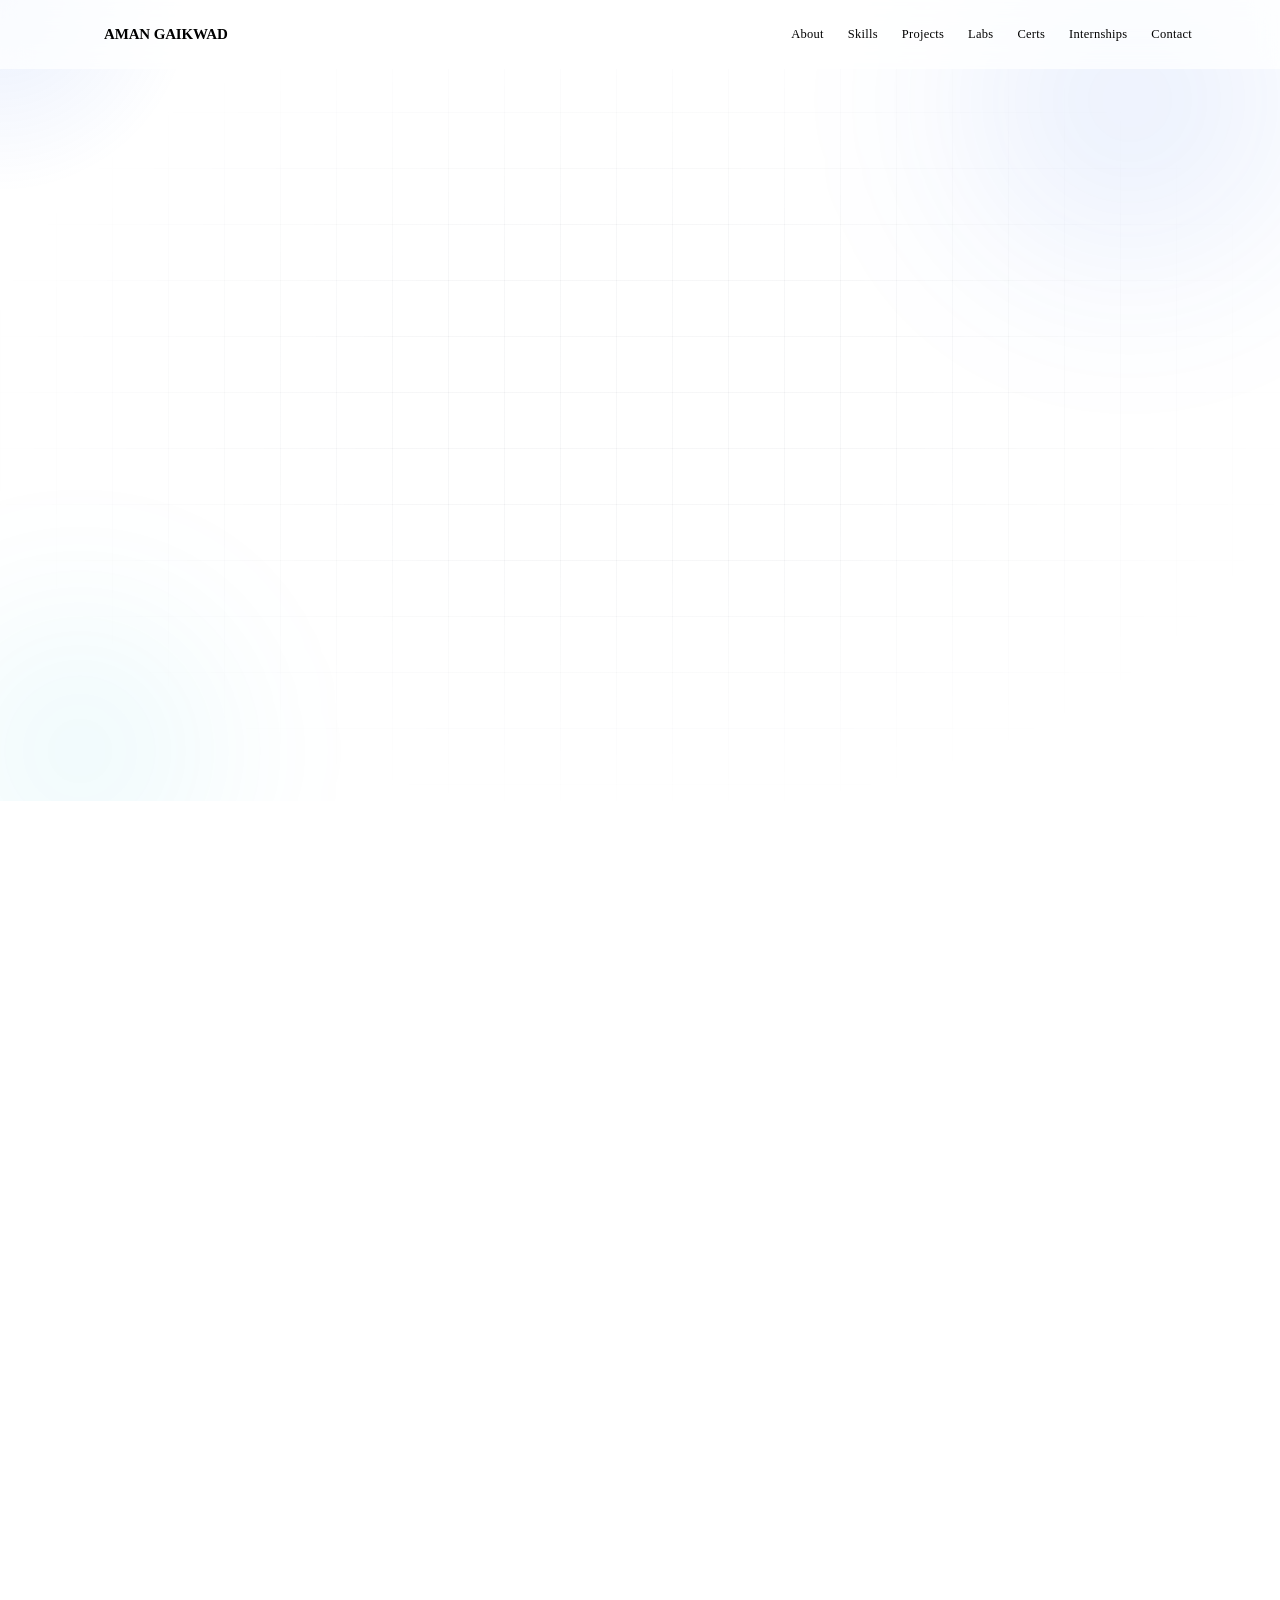
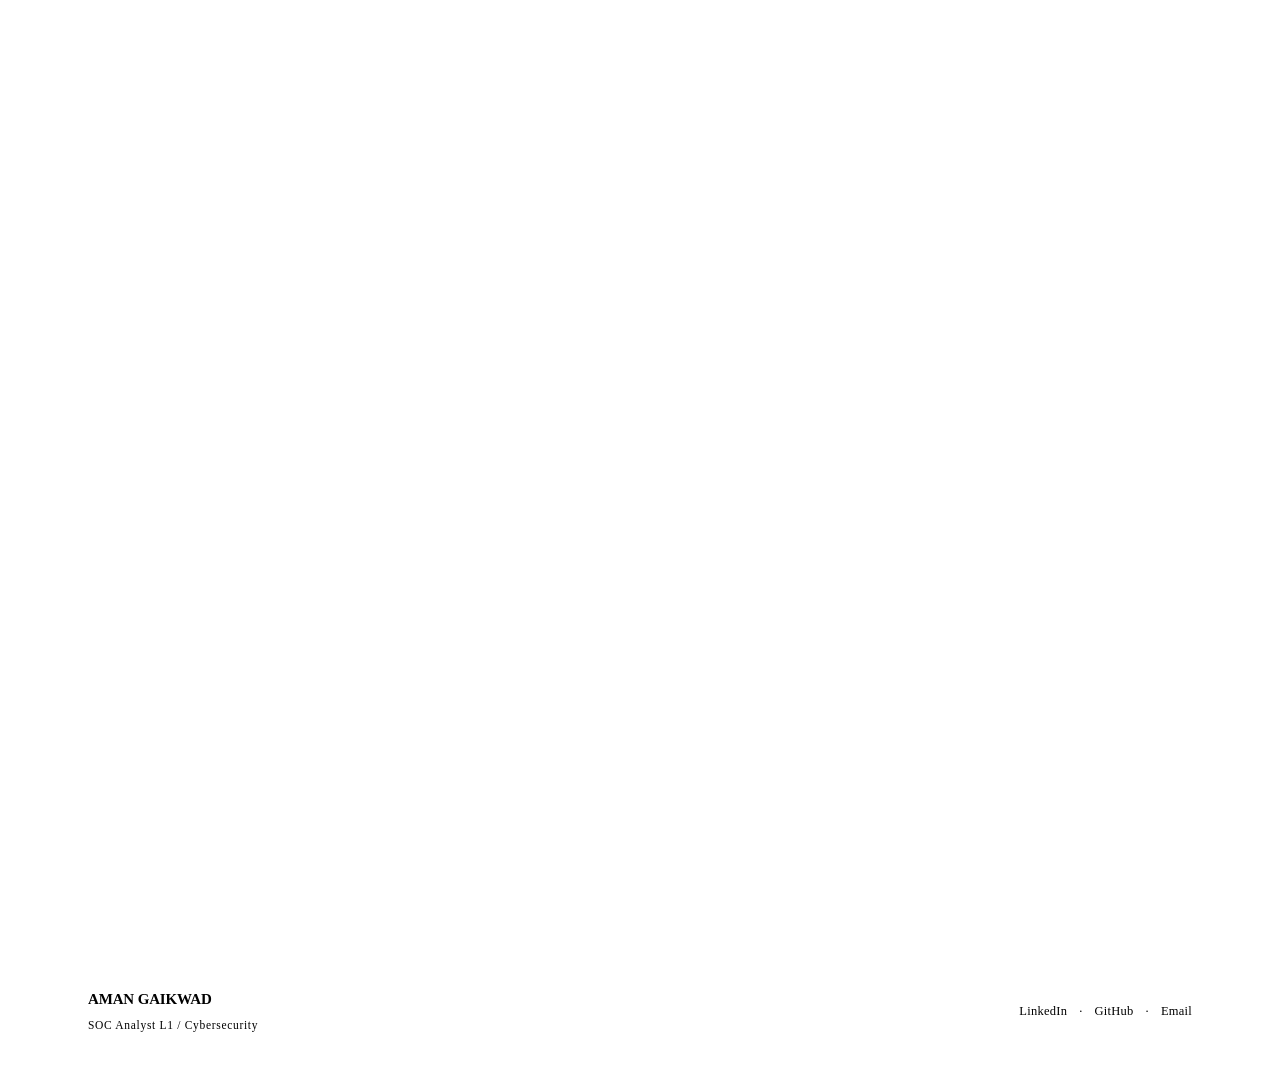
==== commit f3c5af9c: "Update index.html" ====
--- a/index.html
+++ b/index.html
@@ -1,4 +1,3 @@
-$html = @'
 <!DOCTYPE html>
 <html lang="en">
 <head>
@@ -282,7 +281,3 @@
 <script src="js/main.js"></script>
 </body>
 </html>
-'@
-
-Set-Content -Path "$PWD\index.html" -Value $html -Encoding UTF8
-Write-Host "[OK] index.html written" -ForegroundColor Green
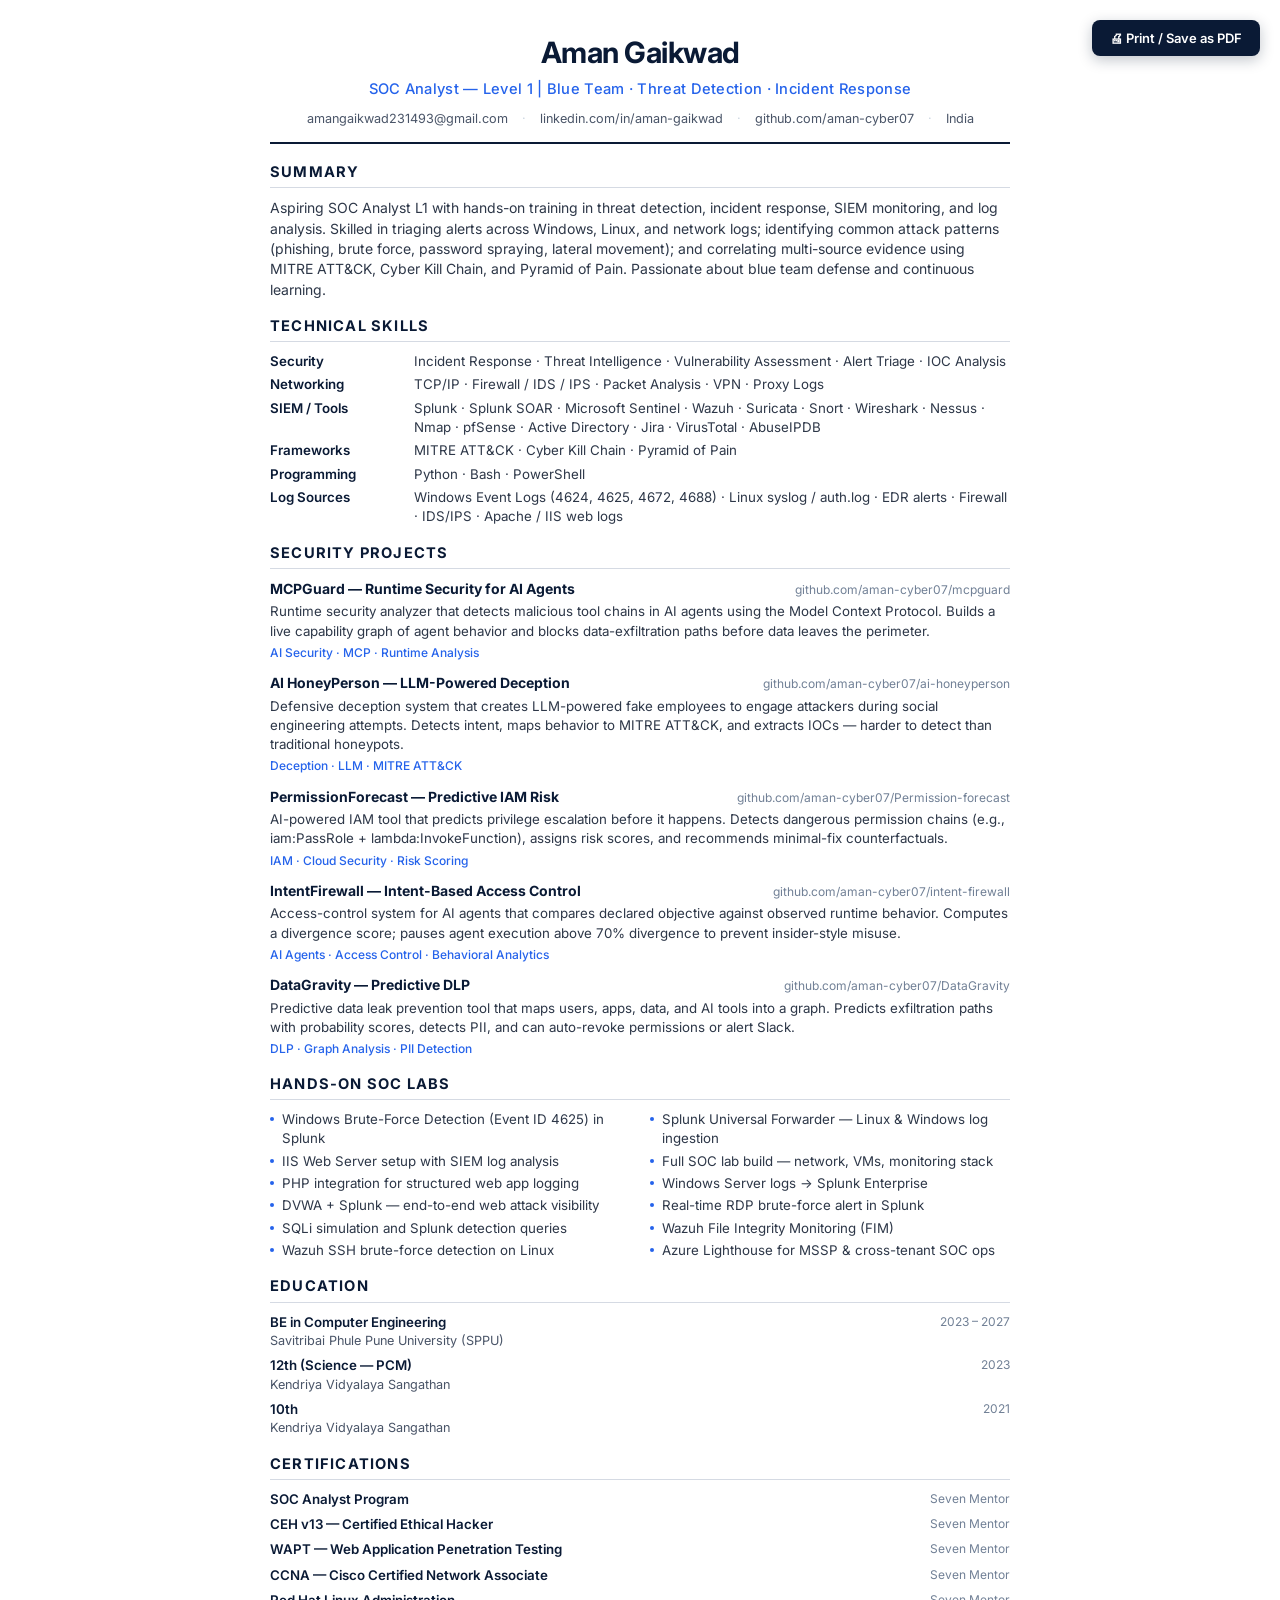
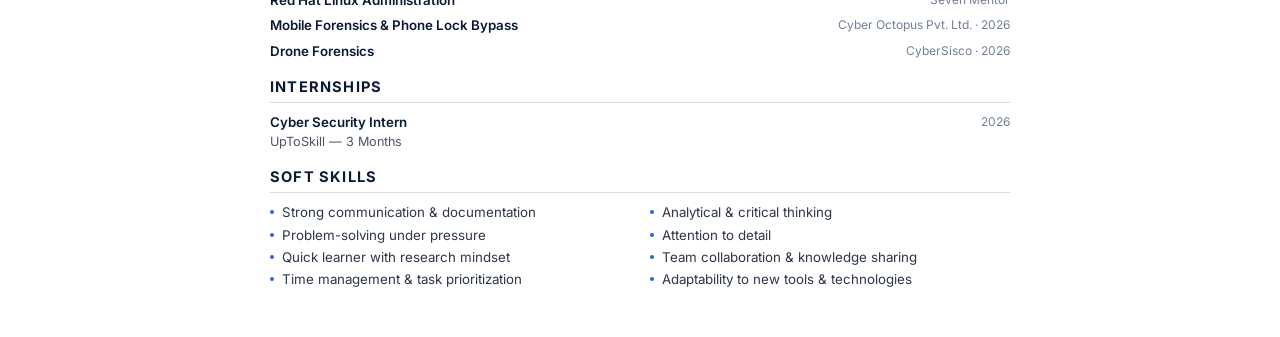
==== commit 83e7cb31: "Update index.html" ====
--- a/index.html
+++ b/index.html
@@ -2,282 +2,174 @@
 <html lang="en">
 <head>
 <meta charset="UTF-8" />
-<meta name="viewport" content="width=device-width, initial-scale=1.0" />
-<title>Aman Gaikwad - SOC Analyst L1</title>
-<meta name="description" content="Portfolio of Aman Gaikwad, SOC Analyst L1 - Blue Team / Threat Detection / Incident Response." />
-<link rel="preconnect" href="https://fonts.googleapis.com">
-<link rel="preconnect" href="https://fonts.gstatic.com" crossorigin>
-<link href="https://fonts.googleapis.com/css2?family=Inter:wght@300;400;500;600;700&family=Sora:wght@500;600;700;800&family=JetBrains+Mono:wght@400;500;600;700&display=swap" rel="stylesheet">
-<link rel="stylesheet" href="css/style.css" />
+<title>Aman Gaikwad — SOC Analyst L1</title>
+<link href="https://fonts.googleapis.com/css2?family=Inter:wght@400;500;600;700&display=swap" rel="stylesheet">
+<style>
+  * { margin: 0; padding: 0; box-sizing: border-box; }
+  @page { size: A4; margin: 12mm; }
+  body { font-family: 'Inter', -apple-system, sans-serif; color: #1c2333; font-size: 10.5pt; line-height: 1.45; background: #fff; padding: 32px 40px; max-width: 820px; margin: 0 auto; }
+  @media print { body { padding: 0; font-size: 10pt; } .no-print { display: none !important; } }
+  header { text-align: center; border-bottom: 2px solid #0a1a35; padding-bottom: 14px; margin-bottom: 18px; }
+  h1 { font-size: 22pt; font-weight: 700; letter-spacing: -0.5px; color: #0a1a35; margin-bottom: 4px; }
+  .role { font-size: 11pt; font-weight: 500; color: #2563eb; letter-spacing: 0.3px; margin-bottom: 10px; }
+  .contact { font-size: 9.5pt; color: #4a5568; display: flex; flex-wrap: wrap; justify-content: center; gap: 6px 14px; }
+  .contact a { color: #4a5568; text-decoration: none; }
+  .contact .sep { color: #cbd5e0; }
+  section { margin-bottom: 16px; }
+  h2 { font-size: 11pt; font-weight: 700; letter-spacing: 1.2px; text-transform: uppercase; color: #0a1a35; border-bottom: 1px solid #d5dae3; padding-bottom: 4px; margin-bottom: 10px; }
+  .summary { font-size: 10.5pt; color: #2d3748; }
+  .skills { display: grid; grid-template-columns: 130px 1fr; gap: 4px 14px; }
+  .skills dt { font-weight: 600; color: #0a1a35; font-size: 10pt; }
+  .skills dd { color: #2d3748; font-size: 10pt; }
+  .item { margin-bottom: 12px; }
+  .item:last-child { margin-bottom: 0; }
+  .item-head { display: flex; justify-content: space-between; align-items: baseline; gap: 10px; margin-bottom: 3px; }
+  .item-title { font-weight: 700; color: #0a1a35; font-size: 10.5pt; }
+  .item-meta { font-size: 9pt; color: #718096; }
+  .item-desc { font-size: 10pt; color: #2d3748; margin-bottom: 3px; }
+  .item-tags { font-size: 9pt; color: #2563eb; font-weight: 500; }
+  .labs-grid { display: grid; grid-template-columns: 1fr 1fr; gap: 3px 20px; font-size: 10pt; }
+  .labs-grid li { list-style: none; color: #2d3748; padding-left: 12px; position: relative; }
+  .labs-grid li::before { content: ''; position: absolute; left: 0; top: 7px; width: 4px; height: 4px; border-radius: 50%; background: #2563eb; }
+  .edu-list { display: grid; gap: 6px; }
+  .edu-item { display: flex; justify-content: space-between; gap: 10px; }
+  .edu-title { font-weight: 600; color: #0a1a35; font-size: 10pt; }
+  .edu-sub { color: #4a5568; font-size: 9.5pt; }
+  .edu-meta { color: #718096; font-size: 9pt; white-space: nowrap; }
+  .no-print { position: fixed; top: 20px; right: 20px; background: #0a1a35; color: #fff; border: none; padding: 10px 18px; border-radius: 8px; font-family: inherit; font-size: 13px; font-weight: 600; cursor: pointer; box-shadow: 0 4px 14px rgba(10,26,53,0.25); z-index: 999; }
+  .no-print:hover { background: #142a4d; }
+</style>
 </head>
 <body>
 
-<div class="scroll-progress" id="scrollProgress"></div>
-<div class="cursor-glow" id="cursorGlow"></div>
+<button class="no-print" onclick="window.print()">🖨 Print / Save as PDF</button>
 
-<header class="navbar" id="navbar">
-  <div class="container nav-container">
-    <a href="#hero" class="brand"><span class="brand-dot"></span>AMAN GAIKWAD</a>
-    <nav class="nav-links" id="navLinks">
-      <a href="#about">About</a>
-      <a href="#skills">Skills</a>
-      <a href="#projects">Projects</a>
-      <a href="#labs">Labs</a>
-      <a href="#certifications">Certs</a>
-      <a href="#internships">Internships</a>
-      <a href="#contact">Contact</a>
-    </nav>
-    <button class="hamburger" id="hamburger" aria-label="Menu"><span></span><span></span><span></span></button>
+<header>
+  <h1>Aman Gaikwad</h1>
+  <div class="role">SOC Analyst — Level 1 | Blue Team · Threat Detection · Incident Response</div>
+  <div class="contact">
+    <a href="mailto:amangaikwad231493@gmail.com">amangaikwad231493@gmail.com</a>
+    <span class="sep">·</span>
+    <a href="https://www.linkedin.com/in/aman-gaikwad-a94353327" target="_blank">linkedin.com/in/aman-gaikwad</a>
+    <span class="sep">·</span>
+    <a href="https://github.com/aman-cyber07" target="_blank">github.com/aman-cyber07</a>
+    <span class="sep">·</span>
+    <span>India</span>
   </div>
 </header>
 
-<section class="hero section" id="hero">
-  <div class="blob blob-1"></div>
-  <div class="blob blob-2"></div>
-  <div class="grid-bg"></div>
-  <div class="container hero-grid">
-    <div class="hero-content">
-      <span class="label" data-reveal>SOC ANALYST - L1</span>
-      <h1 class="hero-title" data-reveal><span id="typedText"></span><span class="cursor-blink">|</span></h1>
-      <p class="hero-sub" data-reveal>Monitoring alerts, hunting threats, and stopping attacks before they strike. Calm under pressure, curious by nature.</p>
-      <div class="hero-buttons" data-reveal>
-        <a href="#projects" class="btn btn-primary magnetic"><span>View Projects</span><svg viewBox="0 0 24 24" width="16" height="16" fill="none" stroke="currentColor" stroke-width="2" stroke-linecap="round" stroke-linejoin="round"><path d="M5 12h14M12 5l7 7-7 7"/></svg></a>
-        <a href="assets/resume.pdf" download="Aman_Gaikwad_Resume.pdf" class="btn btn-outline magnetic"><svg viewBox="0 0 24 24" width="16" height="16" fill="none" stroke="currentColor" stroke-width="2" stroke-linecap="round" stroke-linejoin="round"><path d="M21 15v4a2 2 0 0 1-2 2H5a2 2 0 0 1-2-2v-4M7 10l5 5 5-5M12 15V3"/></svg><span>Resume</span></a>
-      </div>
-      <div class="status-strip" data-reveal><span class="status-dot"></span><span>SYSTEM STATUS &middot; ONLINE</span></div>
-    </div>
-    <div class="hero-visual" data-reveal>
-      <div class="portrait-card tilt">
-        <div class="portrait-frame">
-          <img src="assets/profile.png" alt="Aman Gaikwad" />
-          <div class="scan-line"></div>
-        </div>
-        <div class="portrait-meta"><span class="pulse-dot"></span><span>AVAILABLE</span></div>
-      </div>
-      <div class="stat-chip chip-1"><span class="chip-dot"></span> Monitoring</div>
-      <div class="stat-chip chip-2"><span class="chip-dot"></span> Threat Intel</div>
-    </div>
+<section>
+  <h2>Summary</h2>
+  <p class="summary">Aspiring SOC Analyst L1 with hands-on training in threat detection, incident response, SIEM monitoring, and log analysis. Skilled in triaging alerts across Windows, Linux, and network logs; identifying common attack patterns (phishing, brute force, password spraying, lateral movement); and correlating multi-source evidence using MITRE ATT&amp;CK, Cyber Kill Chain, and Pyramid of Pain. Passionate about blue team defense and continuous learning.</p>
+</section>
+
+<section>
+  <h2>Technical Skills</h2>
+  <dl class="skills">
+    <dt>Security</dt>
+    <dd>Incident Response · Threat Intelligence · Vulnerability Assessment · Alert Triage · IOC Analysis</dd>
+    <dt>Networking</dt>
+    <dd>TCP/IP · Firewall / IDS / IPS · Packet Analysis · VPN · Proxy Logs</dd>
+    <dt>SIEM / Tools</dt>
+    <dd>Splunk · Splunk SOAR · Microsoft Sentinel · Wazuh · Suricata · Snort · Wireshark · Nessus · Nmap · pfSense · Active Directory · Jira · VirusTotal · AbuseIPDB</dd>
+    <dt>Frameworks</dt>
+    <dd>MITRE ATT&amp;CK · Cyber Kill Chain · Pyramid of Pain</dd>
+    <dt>Programming</dt>
+    <dd>Python · Bash · PowerShell</dd>
+    <dt>Log Sources</dt>
+    <dd>Windows Event Logs (4624, 4625, 4672, 4688) · Linux syslog / auth.log · EDR alerts · Firewall · IDS/IPS · Apache / IIS web logs</dd>
+  </dl>
+</section>
+
+<section>
+  <h2>Security Projects</h2>
+  <div class="item">
+    <div class="item-head"><div class="item-title">MCPGuard — Runtime Security for AI Agents</div><div class="item-meta">github.com/aman-cyber07/mcpguard</div></div>
+    <div class="item-desc">Runtime security analyzer that detects malicious tool chains in AI agents using the Model Context Protocol. Builds a live capability graph of agent behavior and blocks data-exfiltration paths before data leaves the perimeter.</div>
+    <div class="item-tags">AI Security · MCP · Runtime Analysis</div>
+  </div>
+  <div class="item">
+    <div class="item-head"><div class="item-title">AI HoneyPerson — LLM-Powered Deception</div><div class="item-meta">github.com/aman-cyber07/ai-honeyperson</div></div>
+    <div class="item-desc">Defensive deception system that creates LLM-powered fake employees to engage attackers during social engineering attempts. Detects intent, maps behavior to MITRE ATT&amp;CK, and extracts IOCs — harder to detect than traditional honeypots.</div>
+    <div class="item-tags">Deception · LLM · MITRE ATT&amp;CK</div>
+  </div>
+  <div class="item">
+    <div class="item-head"><div class="item-title">PermissionForecast — Predictive IAM Risk</div><div class="item-meta">github.com/aman-cyber07/Permission-forecast</div></div>
+    <div class="item-desc">AI-powered IAM tool that predicts privilege escalation before it happens. Detects dangerous permission chains (e.g., iam:PassRole + lambda:InvokeFunction), assigns risk scores, and recommends minimal-fix counterfactuals.</div>
+    <div class="item-tags">IAM · Cloud Security · Risk Scoring</div>
+  </div>
+  <div class="item">
+    <div class="item-head"><div class="item-title">IntentFirewall — Intent-Based Access Control</div><div class="item-meta">github.com/aman-cyber07/intent-firewall</div></div>
+    <div class="item-desc">Access-control system for AI agents that compares declared objective against observed runtime behavior. Computes a divergence score; pauses agent execution above 70% divergence to prevent insider-style misuse.</div>
+    <div class="item-tags">AI Agents · Access Control · Behavioral Analytics</div>
+  </div>
+  <div class="item">
+    <div class="item-head"><div class="item-title">DataGravity — Predictive DLP</div><div class="item-meta">github.com/aman-cyber07/DataGravity</div></div>
+    <div class="item-desc">Predictive data leak prevention tool that maps users, apps, data, and AI tools into a graph. Predicts exfiltration paths with probability scores, detects PII, and can auto-revoke permissions or alert Slack.</div>
+    <div class="item-tags">DLP · Graph Analysis · PII Detection</div>
   </div>
 </section>
 
-<section class="stats-bar">
-  <div class="container stats-grid">
-    <div class="stat" data-reveal><div class="stat-number" data-count="13">0</div><div class="stat-label">Security Tools</div></div>
-    <div class="stat" data-reveal><div class="stat-number" data-count="8">0</div><div class="stat-label">Certifications</div></div>
-    <div class="stat" data-reveal><div class="stat-number" data-count="5">0</div><div class="stat-label">Projects Built</div></div>
-    <div class="stat" data-reveal><div class="stat-number" data-count="12">0</div><div class="stat-label">SOC Labs Done</div></div>
+<section>
+  <h2>Hands-On SOC Labs</h2>
+  <ul class="labs-grid">
+    <li>Windows Brute-Force Detection (Event ID 4625) in Splunk</li>
+    <li>Splunk Universal Forwarder — Linux &amp; Windows log ingestion</li>
+    <li>IIS Web Server setup with SIEM log analysis</li>
+    <li>Full SOC lab build — network, VMs, monitoring stack</li>
+    <li>PHP integration for structured web app logging</li>
+    <li>Windows Server logs → Splunk Enterprise</li>
+    <li>DVWA + Splunk — end-to-end web attack visibility</li>
+    <li>Real-time RDP brute-force alert in Splunk</li>
+    <li>SQLi simulation and Splunk detection queries</li>
+    <li>Wazuh File Integrity Monitoring (FIM)</li>
+    <li>Wazuh SSH brute-force detection on Linux</li>
+    <li>Azure Lighthouse for MSSP &amp; cross-tenant SOC ops</li>
+  </ul>
+</section>
+
+<section>
+  <h2>Education</h2>
+  <div class="edu-list">
+    <div class="edu-item"><div><div class="edu-title">BE in Computer Engineering</div><div class="edu-sub">Savitribai Phule Pune University (SPPU)</div></div><div class="edu-meta">2023 – 2027</div></div>
+    <div class="edu-item"><div><div class="edu-title">12th (Science — PCM)</div><div class="edu-sub">Kendriya Vidyalaya Sangathan</div></div><div class="edu-meta">2023</div></div>
+    <div class="edu-item"><div><div class="edu-title">10th</div><div class="edu-sub">Kendriya Vidyalaya Sangathan</div></div><div class="edu-meta">2021</div></div>
   </div>
 </section>
 
-<section class="section" id="about">
-  <div class="container">
-    <h2 class="section-title" data-reveal>ABOUT</h2>
-    <div class="about-grid">
-      <div class="about-portrait" data-reveal><img src="assets/profile.png" alt="Aman Gaikwad" /></div>
-      <div class="about-text" data-reveal>
-        <p>I am an aspiring SOC Analyst L1 with training in threat detection, incident response, SIEM monitoring, and log analysis. I analyze Windows and Linux logs to find suspicious activity and understand what happened during a security event.</p>
-        <p>I perform alert triage - separating real threats from false positives quickly and accurately. I identify common attacks like phishing, brute force, password spraying, and lateral movement. I understand both host logs (Windows Event Logs, Linux syslog, EDR alerts) and network logs (firewall, IDS/IPS, proxy, VPN), and I correlate data from multiple sources to build a clear picture of an incident.</p>
-        <p>I follow frameworks like Cyber Kill Chain, MITRE ATT&amp;CK, and Pyramid of Pain to think like an attacker and defend like an analyst. I document every finding clearly because "If it's not documented, it didn't happen." I escalate confirmed threats to L2/IR teams with proper evidence and context. I am passionate about blue team defense and committed to continuous learning and growth.</p>
-        <div class="about-focus">
-          <span class="focus-label">FOCUS</span>
-          <div class="tags">
-            <span class="tag">Threat Detection</span>
-            <span class="tag">Incident Response</span>
-            <span class="tag">SIEM Monitoring</span>
-            <span class="tag">Log Analysis</span>
-            <span class="tag">MITRE ATT&amp;CK</span>
-            <span class="tag">Blue Team</span>
-          </div>
-        </div>
-      </div>
-    </div>
+<section>
+  <h2>Certifications</h2>
+  <div class="edu-list">
+    <div class="edu-item"><div class="edu-title">SOC Analyst Program</div><div class="edu-meta">Seven Mentor</div></div>
+    <div class="edu-item"><div class="edu-title">CEH v13 — Certified Ethical Hacker</div><div class="edu-meta">Seven Mentor</div></div>
+    <div class="edu-item"><div class="edu-title">WAPT — Web Application Penetration Testing</div><div class="edu-meta">Seven Mentor</div></div>
+    <div class="edu-item"><div class="edu-title">CCNA — Cisco Certified Network Associate</div><div class="edu-meta">Seven Mentor</div></div>
+    <div class="edu-item"><div class="edu-title">Red Hat Linux Administration</div><div class="edu-meta">Seven Mentor</div></div>
+    <div class="edu-item"><div class="edu-title">Mobile Forensics &amp; Phone Lock Bypass</div><div class="edu-meta">Cyber Octopus Pvt. Ltd. · 2026</div></div>
+    <div class="edu-item"><div class="edu-title">Drone Forensics</div><div class="edu-meta">CyberSisco · 2026</div></div>
   </div>
 </section>
 
-<section class="section section-alt" id="skills">
-  <div class="container">
-    <h2 class="section-title" data-reveal>SKILLS</h2>
-    <div class="skills-grid">
-      <div class="skill-card" data-reveal><h3>Security</h3><ul><li>Incident Response</li><li>Threat Intelligence</li><li>Vulnerability Assessment</li></ul></div>
-      <div class="skill-card" data-reveal><h3>Networking</h3><ul><li>TCP/IP</li><li>Firewall / IDS / IPS</li><li>Packet Analysis</li></ul></div>
-      <div class="skill-card skill-card-wide" data-reveal>
-        <h3>Tools</h3>
-        <ul class="tools-list">
-          <li>Splunk</li><li>Wireshark</li><li>Sentinel</li><li>Wazuh</li><li>Suricata</li><li>Snort</li>
-          <li>VirusTotal / AbuseIPDB</li><li>Splunk SOAR</li><li>Active Directory</li>
-          <li>pfSense</li><li>Nessus</li><li>Nmap</li><li>Jira</li>
-        </ul>
-      </div>
-      <div class="skill-card" data-reveal><h3>Programming</h3><ul><li>Python</li><li>Bash</li><li>PowerShell</li></ul></div>
-    </div>
+<section>
+  <h2>Internships</h2>
+  <div class="edu-list">
+    <div class="edu-item"><div><div class="edu-title">Cyber Security Intern</div><div class="edu-sub">UpToSkill — 3 Months</div></div><div class="edu-meta">2026</div></div>
   </div>
 </section>
 
-<section class="section" id="projects">
-  <div class="container">
-    <h2 class="section-title" data-reveal>PROJECTS</h2>
-    <div class="projects-grid">
-      <article class="project-card" data-reveal>
-        <div class="project-thumb"><span class="thumb-badge">01</span><img src="assets/projects/mcpguard.png" alt="MCPGuard" /></div>
-        <h3>MCPGuard</h3>
-        <p>A runtime security analyzer that detects malicious tool chains in AI agents using the Model Context Protocol (MCP). It builds a live capability graph of agent behavior and blocks data-exfiltration paths.</p>
-        <div class="tags"><span class="tag">AI Security</span><span class="tag">MCP</span><span class="tag">Runtime Analysis</span></div>
-        <a href="https://github.com/aman-cyber07/mcpguard" target="_blank" rel="noopener" class="project-link">View Project &rarr;</a>
-      </article>
-      <article class="project-card" data-reveal>
-        <div class="project-thumb"><span class="thumb-badge">02</span><img src="assets/projects/ai-honeyperson.png" alt="AI HoneyPerson" /></div>
-        <h3>AI HoneyPerson</h3>
-        <p>A defensive deception system that creates LLM-powered fake employees to engage and trap attackers. Detects intent, maps behavior to MITRE ATT&amp;CK, and extracts IOCs.</p>
-        <div class="tags"><span class="tag">Deception</span><span class="tag">LLM</span><span class="tag">MITRE ATT&amp;CK</span></div>
-        <a href="https://github.com/aman-cyber07/ai-honeyperson" target="_blank" rel="noopener" class="project-link">View Project &rarr;</a>
-      </article>
-      <article class="project-card" data-reveal>
-        <div class="project-thumb"><span class="thumb-badge">03</span><img src="assets/projects/permission-forecast.png" alt="PermissionForecast" /></div>
-        <h3>PermissionForecast</h3>
-        <p>An AI-powered IAM tool that predicts privilege escalation before it happens. Detects dangerous permission chains, assigns risk scores, and recommends minimal fixes.</p>
-        <div class="tags"><span class="tag">IAM</span><span class="tag">Cloud Security</span><span class="tag">Risk Scoring</span></div>
-        <a href="https://github.com/aman-cyber07/Permission-forecast" target="_blank" rel="noopener" class="project-link">View Project &rarr;</a>
-      </article>
-      <article class="project-card" data-reveal>
-        <div class="project-thumb"><span class="thumb-badge">04</span><img src="assets/projects/intent-firewall.png" alt="IntentFirewall" /></div>
-        <h3>IntentFirewall</h3>
-        <p>An intent-based access control system for AI agents. Compares declared objective against observed runtime behavior and computes a divergence score. Above 70% divergence, it pauses the agent.</p>
-        <div class="tags"><span class="tag">AI Agents</span><span class="tag">Access Control</span><span class="tag">Behavioral Analytics</span></div>
-        <a href="https://github.com/aman-cyber07/intent-firewall" target="_blank" rel="noopener" class="project-link">View Project &rarr;</a>
-      </article>
-      <article class="project-card" data-reveal>
-        <div class="project-thumb"><span class="thumb-badge">05</span><img src="assets/projects/datagravity.png" alt="DataGravity" /></div>
-        <h3>DataGravity</h3>
-        <p>A predictive data leak prevention (DLP) tool. Maps users, apps, data, and AI tools into a graph, then predicts exfiltration paths with a probability score.</p>
-        <div class="tags"><span class="tag">DLP</span><span class="tag">Graph Analysis</span><span class="tag">PII Detection</span></div>
-        <a href="https://github.com/aman-cyber07/DataGravity" target="_blank" rel="noopener" class="project-link">View Project &rarr;</a>
-      </article>
-    </div>
-  </div>
+<section>
+  <h2>Soft Skills</h2>
+  <ul class="labs-grid">
+    <li>Strong communication &amp; documentation</li>
+    <li>Analytical &amp; critical thinking</li>
+    <li>Problem-solving under pressure</li>
+    <li>Attention to detail</li>
+    <li>Quick learner with research mindset</li>
+    <li>Team collaboration &amp; knowledge sharing</li>
+    <li>Time management &amp; task prioritization</li>
+    <li>Adaptability to new tools &amp; technologies</li>
+  </ul>
 </section>
 
-<section class="section section-alt" id="labs">
-  <div class="container">
-    <h2 class="section-title" data-reveal>SOC LABS</h2>
-    <p class="labs-intro" data-reveal>Hands-on blue team labs - building detections, ingesting logs, and simulating attacks in controlled environments.</p>
-    <div class="labs-timeline">
-      <div class="lab-item" data-reveal><div class="lab-number">15</div><div class="lab-body"><h3>Azure Lighthouse for MSSP &amp; SOC Operations</h3><p>Understanding cross-tenant management for Managed Security Service Providers - how SOC teams monitor multiple customer tenants from a single pane of glass.</p><div class="tags"><span class="tag">Azure</span><span class="tag">Lighthouse</span><span class="tag">MSSP</span></div></div></div>
-      <div class="lab-item" data-reveal><div class="lab-number">14</div><div class="lab-body"><h3>Simulating &amp; Detecting SSH Brute-Force Attacks with Wazuh SIEM</h3><p>Launched an SSH brute-force attack against a Linux endpoint and built the Wazuh rule to detect repeated authentication failures in real time.</p><div class="tags"><span class="tag">Wazuh</span><span class="tag">SSH</span><span class="tag">Brute Force</span></div></div></div>
-      <div class="lab-item" data-reveal><div class="lab-number">13</div><div class="lab-body"><h3>Wazuh File Integrity Monitoring (FIM)</h3><p>Configured Wazuh FIM to detect unauthorized file changes on critical system paths.</p><div class="tags"><span class="tag">Wazuh</span><span class="tag">FIM</span></div></div></div>
-      <div class="lab-item" data-reveal><div class="lab-number">11</div><div class="lab-body"><h3>Simulating SQLi and Catching it in Splunk</h3><p>Performed an SQL injection against a vulnerable web app, then wrote Splunk queries to detect the attack pattern.</p><div class="tags"><span class="tag">Splunk</span><span class="tag">SQLi</span></div></div></div>
-      <div class="lab-item" data-reveal><div class="lab-number">10</div><div class="lab-body"><h3>Real-Time RDP Brute-Force Detection Alert in Splunk</h3><p>Built a real-time Splunk alert that fires when RDP brute-force activity is detected on Windows endpoints.</p><div class="tags"><span class="tag">Splunk</span><span class="tag">RDP</span><span class="tag">Alerting</span></div></div></div>
-      <div class="lab-item" data-reveal><div class="lab-number">8</div><div class="lab-body"><h3>DVWA + Splunk Log Ingestion</h3><p>Deployed DVWA as a vulnerable target and piped its Apache logs into Splunk for end-to-end visibility.</p><div class="tags"><span class="tag">DVWA</span><span class="tag">Splunk</span><span class="tag">Apache</span></div></div></div>
-      <div class="lab-item" data-reveal><div class="lab-number">7</div><div class="lab-body"><h3>Windows Server Log Ingestion to Splunk Enterprise</h3><p>Forwarded Windows Server Event Logs to Splunk Enterprise using Universal Forwarder.</p><div class="tags"><span class="tag">Splunk</span><span class="tag">Windows Server</span><span class="tag">UF</span></div></div></div>
-      <div class="lab-item" data-reveal><div class="lab-number">6</div><div class="lab-body"><h3>PHP Integration for Web Server Logging</h3><p>Integrated PHP with the web stack to generate structured application logs.</p><div class="tags"><span class="tag">PHP</span><span class="tag">Logging</span></div></div></div>
-      <div class="lab-item" data-reveal><div class="lab-number">4</div><div class="lab-body"><h3>Cybersecurity Lab Setup</h3><p>Set up the core lab infrastructure - network segments, virtual machines, and monitoring stack.</p><div class="tags"><span class="tag">Lab Setup</span><span class="tag">VMware</span></div></div></div>
-      <div class="lab-item" data-reveal><div class="lab-number">3</div><div class="lab-body"><h3>Mastering Web Infrastructure with IIS</h3><p>Deployed Microsoft IIS as a web server and captured its logs for SIEM ingestion.</p><div class="tags"><span class="tag">IIS</span><span class="tag">Windows</span></div></div></div>
-      <div class="lab-item" data-reveal><div class="lab-number">2</div><div class="lab-body"><h3>Splunk Universal Forwarder on Linux + Windows</h3><p>Deployed Splunk UF to stream system and security logs to a centralized Splunk server.</p><div class="tags"><span class="tag">Splunk UF</span><span class="tag">Linux</span><span class="tag">Windows</span></div></div></div>
-      <div class="lab-item" data-reveal><div class="lab-number">1</div><div class="lab-body"><h3>Windows Brute-Force Detection - First SOC Lab</h3><p>Detected brute-force attacks against Windows 10 - analyzing failed logon events (Event ID 4625) in Splunk.</p><div class="tags"><span class="tag">Windows</span><span class="tag">Event ID 4625</span><span class="tag">Splunk</span></div></div></div>
-    </div>
-  </div>
-</section>
-
-<section class="section" id="certifications">
-  <div class="container">
-    <h2 class="section-title" data-reveal>CERTIFICATIONS</h2>
-    <div class="certs-list">
-      <div class="cert-item" data-reveal>
-        <div class="cert-icon"><svg viewBox="0 0 24 24" width="18" height="18" fill="none" stroke="currentColor" stroke-width="2" stroke-linecap="round" stroke-linejoin="round"><circle cx="12" cy="8" r="6"/><path d="M15.477 12.89L17 22l-5-3-5 3 1.523-9.11"/></svg></div>
-        <div class="cert-info"><div class="cert-name">SOC Analyst Program</div><div class="cert-meta">Seven Mentor</div></div>
-        <a href="assets/certs/soc.jpg" download="Aman_Gaikwad_SOC.jpg" class="cert-download" aria-label="Download SOC"><svg viewBox="0 0 24 24" width="16" height="16" fill="none" stroke="currentColor" stroke-width="2" stroke-linecap="round" stroke-linejoin="round"><path d="M21 15v4a2 2 0 0 1-2 2H5a2 2 0 0 1-2-2v-4M7 10l5 5 5-5M12 15V3"/></svg></a>
-      </div>
-      <div class="cert-item" data-reveal>
-        <div class="cert-icon"><svg viewBox="0 0 24 24" width="18" height="18" fill="none" stroke="currentColor" stroke-width="2" stroke-linecap="round" stroke-linejoin="round"><circle cx="12" cy="8" r="6"/><path d="M15.477 12.89L17 22l-5-3-5 3 1.523-9.11"/></svg></div>
-        <div class="cert-info"><div class="cert-name">CEH v13</div><div class="cert-meta">Seven Mentor</div></div>
-        <a href="assets/certs/ceh-v13.jpg" download="Aman_Gaikwad_CEHv13.jpg" class="cert-download" aria-label="Download CEH v13"><svg viewBox="0 0 24 24" width="16" height="16" fill="none" stroke="currentColor" stroke-width="2" stroke-linecap="round" stroke-linejoin="round"><path d="M21 15v4a2 2 0 0 1-2 2H5a2 2 0 0 1-2-2v-4M7 10l5 5 5-5M12 15V3"/></svg></a>
-      </div>
-      <div class="cert-item" data-reveal>
-        <div class="cert-icon"><svg viewBox="0 0 24 24" width="18" height="18" fill="none" stroke="currentColor" stroke-width="2" stroke-linecap="round" stroke-linejoin="round"><circle cx="12" cy="8" r="6"/><path d="M15.477 12.89L17 22l-5-3-5 3 1.523-9.11"/></svg></div>
-        <div class="cert-info"><div class="cert-name">WAPT</div><div class="cert-meta">Seven Mentor</div></div>
-        <a href="assets/certs/wapt.jpg" download="Aman_Gaikwad_WAPT.jpg" class="cert-download" aria-label="Download WAPT"><svg viewBox="0 0 24 24" width="16" height="16" fill="none" stroke="currentColor" stroke-width="2" stroke-linecap="round" stroke-linejoin="round"><path d="M21 15v4a2 2 0 0 1-2 2H5a2 2 0 0 1-2-2v-4M7 10l5 5 5-5M12 15V3"/></svg></a>
-      </div>
-      <div class="cert-item" data-reveal>
-        <div class="cert-icon"><svg viewBox="0 0 24 24" width="18" height="18" fill="none" stroke="currentColor" stroke-width="2" stroke-linecap="round" stroke-linejoin="round"><circle cx="12" cy="8" r="6"/><path d="M15.477 12.89L17 22l-5-3-5 3 1.523-9.11"/></svg></div>
-        <div class="cert-info"><div class="cert-name">CCNA</div><div class="cert-meta">Seven Mentor</div></div>
-        <a href="assets/certs/ccna.jpg" download="Aman_Gaikwad_CCNA.jpg" class="cert-download" aria-label="Download CCNA"><svg viewBox="0 0 24 24" width="16" height="16" fill="none" stroke="currentColor" stroke-width="2" stroke-linecap="round" stroke-linejoin="round"><path d="M21 15v4a2 2 0 0 1-2 2H5a2 2 0 0 1-2-2v-4M7 10l5 5 5-5M12 15V3"/></svg></a>
-      </div>
-      <div class="cert-item" data-reveal>
-        <div class="cert-icon"><svg viewBox="0 0 24 24" width="18" height="18" fill="none" stroke="currentColor" stroke-width="2" stroke-linecap="round" stroke-linejoin="round"><circle cx="12" cy="8" r="6"/><path d="M15.477 12.89L17 22l-5-3-5 3 1.523-9.11"/></svg></div>
-        <div class="cert-info"><div class="cert-name">Red Hat Linux</div><div class="cert-meta">Seven Mentor</div></div>
-        <a href="assets/certs/redhat-linux.jpg" download="Aman_Gaikwad_RedHat_Linux.jpg" class="cert-download" aria-label="Download Red Hat Linux"><svg viewBox="0 0 24 24" width="16" height="16" fill="none" stroke="currentColor" stroke-width="2" stroke-linecap="round" stroke-linejoin="round"><path d="M21 15v4a2 2 0 0 1-2 2H5a2 2 0 0 1-2-2v-4M7 10l5 5 5-5M12 15V3"/></svg></a>
-      </div>
-      <div class="cert-item" data-reveal>
-        <div class="cert-icon"><svg viewBox="0 0 24 24" width="18" height="18" fill="none" stroke="currentColor" stroke-width="2" stroke-linecap="round" stroke-linejoin="round"><circle cx="12" cy="8" r="6"/><path d="M15.477 12.89L17 22l-5-3-5 3 1.523-9.11"/></svg></div>
-        <div class="cert-info"><div class="cert-name">Mobile Forensics &amp; Phone Lock Bypass</div><div class="cert-meta">Cyber Octopus Pvt. Ltd. · 2026</div></div>
-        <a href="assets/certs/mobile-forensics.jpg" download="Aman_Gaikwad_Mobile_Forensics.jpg" class="cert-download" aria-label="Download Mobile Forensics"><svg viewBox="0 0 24 24" width="16" height="16" fill="none" stroke="currentColor" stroke-width="2" stroke-linecap="round" stroke-linejoin="round"><path d="M21 15v4a2 2 0 0 1-2 2H5a2 2 0 0 1-2-2v-4M7 10l5 5 5-5M12 15V3"/></svg></a>
-      </div>
-      <div class="cert-item" data-reveal>
-        <div class="cert-icon"><svg viewBox="0 0 24 24" width="18" height="18" fill="none" stroke="currentColor" stroke-width="2" stroke-linecap="round" stroke-linejoin="round"><circle cx="12" cy="8" r="6"/><path d="M15.477 12.89L17 22l-5-3-5 3 1.523-9.11"/></svg></div>
-        <div class="cert-info"><div class="cert-name">Drone Forensics</div><div class="cert-meta">CyberSisco · 2026</div></div>
-        <a href="assets/certs/drone-forensics.jpg" download="Aman_Gaikwad_Drone_Forensics.jpg" class="cert-download" aria-label="Download Drone Forensics"><svg viewBox="0 0 24 24" width="16" height="16" fill="none" stroke="currentColor" stroke-width="2" stroke-linecap="round" stroke-linejoin="round"><path d="M21 15v4a2 2 0 0 1-2 2H5a2 2 0 0 1-2-2v-4M7 10l5 5 5-5M12 15V3"/></svg></a>
-      </div>
-    </div>
-  </div>
-</section>
-
-<section class="section section-alt" id="internships">
-  <div class="container">
-    <h2 class="section-title" data-reveal>INTERNSHIPS</h2>
-    <div class="certs-list">
-      <div class="cert-item" data-reveal>
-        <div class="cert-icon"><svg viewBox="0 0 24 24" width="18" height="18" fill="none" stroke="currentColor" stroke-width="2" stroke-linecap="round" stroke-linejoin="round"><path d="M20 7h-4V5a2 2 0 0 0-2-2h-4a2 2 0 0 0-2 2v2H4a2 2 0 0 0-2 2v10a2 2 0 0 0 2 2h16a2 2 0 0 0 2-2V9a2 2 0 0 0-2-2z"/><path d="M10 7V5h4v2"/></svg></div>
-        <div class="cert-info"><div class="cert-name">Cyber Security Intern</div><div class="cert-meta">UpToSkill · 3 Months · 2026</div></div>
-        <a href="assets/certs/uptoskill-internship.jpg" download="Aman_Gaikwad_UpToSkill_Internship.jpg" class="cert-download" aria-label="Download Internship Certificate"><svg viewBox="0 0 24 24" width="16" height="16" fill="none" stroke="currentColor" stroke-width="2" stroke-linecap="round" stroke-linejoin="round"><path d="M21 15v4a2 2 0 0 1-2 2H5a2 2 0 0 1-2-2v-4M7 10l5 5 5-5M12 15V3"/></svg></a>
-      </div>
-    </div>
-  </div>
-</section>
-
-<section class="section" id="education">
-  <div class="container">
-    <h2 class="section-title" data-reveal>EDUCATION</h2>
-    <div class="certs-list">
-      <div class="cert-item" data-reveal><div class="cert-info"><div class="cert-name">BE in Computer Engineering</div><div class="cert-meta">SPPU · 2023 – 2027</div></div></div>
-      <div class="cert-item" data-reveal><div class="cert-info"><div class="cert-name">12th (Science — PCM)</div><div class="cert-meta">Kendriya Vidyalaya Sangathan · 2023</div></div></div>
-      <div class="cert-item" data-reveal><div class="cert-info"><div class="cert-name">10th</div><div class="cert-meta">Kendriya Vidyalaya Sangathan · 2021</div></div></div>
-    </div>
-  </div>
-</section>
-
-<section class="section section-alt" id="contact">
-  <div class="container">
-    <h2 class="section-title" data-reveal>LET'S CONNECT</h2>
-    <p class="contact-sub" data-reveal>Open to opportunities in SOC / Blue Team roles.</p>
-    <div class="contact-grid">
-      <div class="contact-info" data-reveal>
-        <a href="mailto:amangaikwad231493@gmail.com" class="contact-link"><span>Email</span><span>amangaikwad231493@gmail.com</span></a>
-        <a href="https://www.linkedin.com/in/aman-gaikwad-a94353327" target="_blank" rel="noopener" class="contact-link"><span>LinkedIn</span><span>/in/aman-gaikwad</span></a>
-        <a href="https://github.com/aman-cyber07" target="_blank" rel="noopener" class="contact-link"><span>GitHub</span><span>/aman-cyber07</span></a>
-      </div>
-      <form class="contact-form" data-reveal onsubmit="event.preventDefault();">
-        <input type="text" placeholder="Name" required />
-        <input type="email" placeholder="Email" required />
-        <textarea placeholder="Message" rows="4" required></textarea>
-        <button type="submit" class="btn btn-primary magnetic">Send Message</button>
-      </form>
-    </div>
-  </div>
-</section>
-
-<footer class="footer">
-  <div class="container footer-container">
-    <div class="footer-brand">
-      <div class="footer-name">AMAN GAIKWAD</div>
-      <div class="footer-role">SOC Analyst L1 / Cybersecurity</div>
-    </div>
-    <div class="footer-links">
-      <a href="https://www.linkedin.com/in/aman-gaikwad-a94353327" target="_blank" rel="noopener">LinkedIn</a><span>&middot;</span>
-      <a href="https://github.com/aman-cyber07" target="_blank" rel="noopener">GitHub</a><span>&middot;</span>
-      <a href="mailto:amangaikwad231493@gmail.com">Email</a>
-    </div>
-  </div>
-</footer>
-
-<script src="js/main.js"></script>
 </body>
 </html>
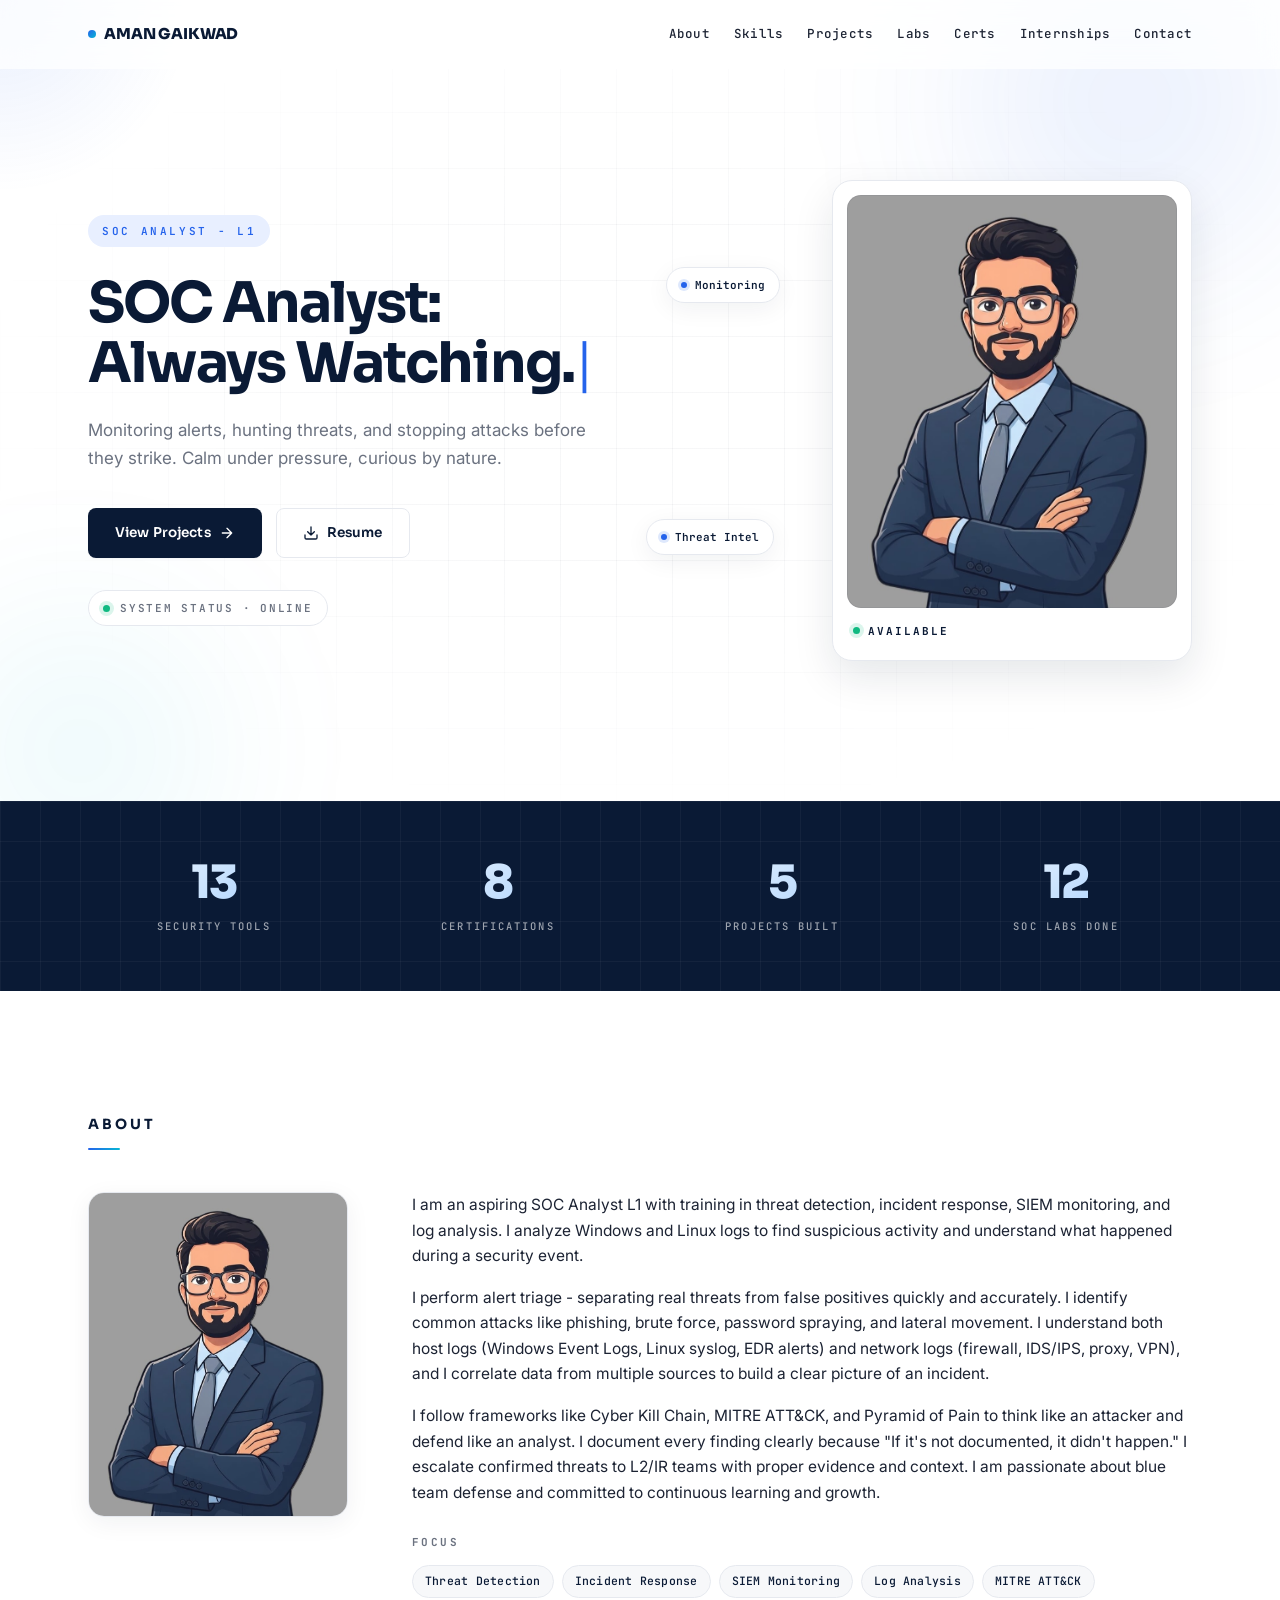
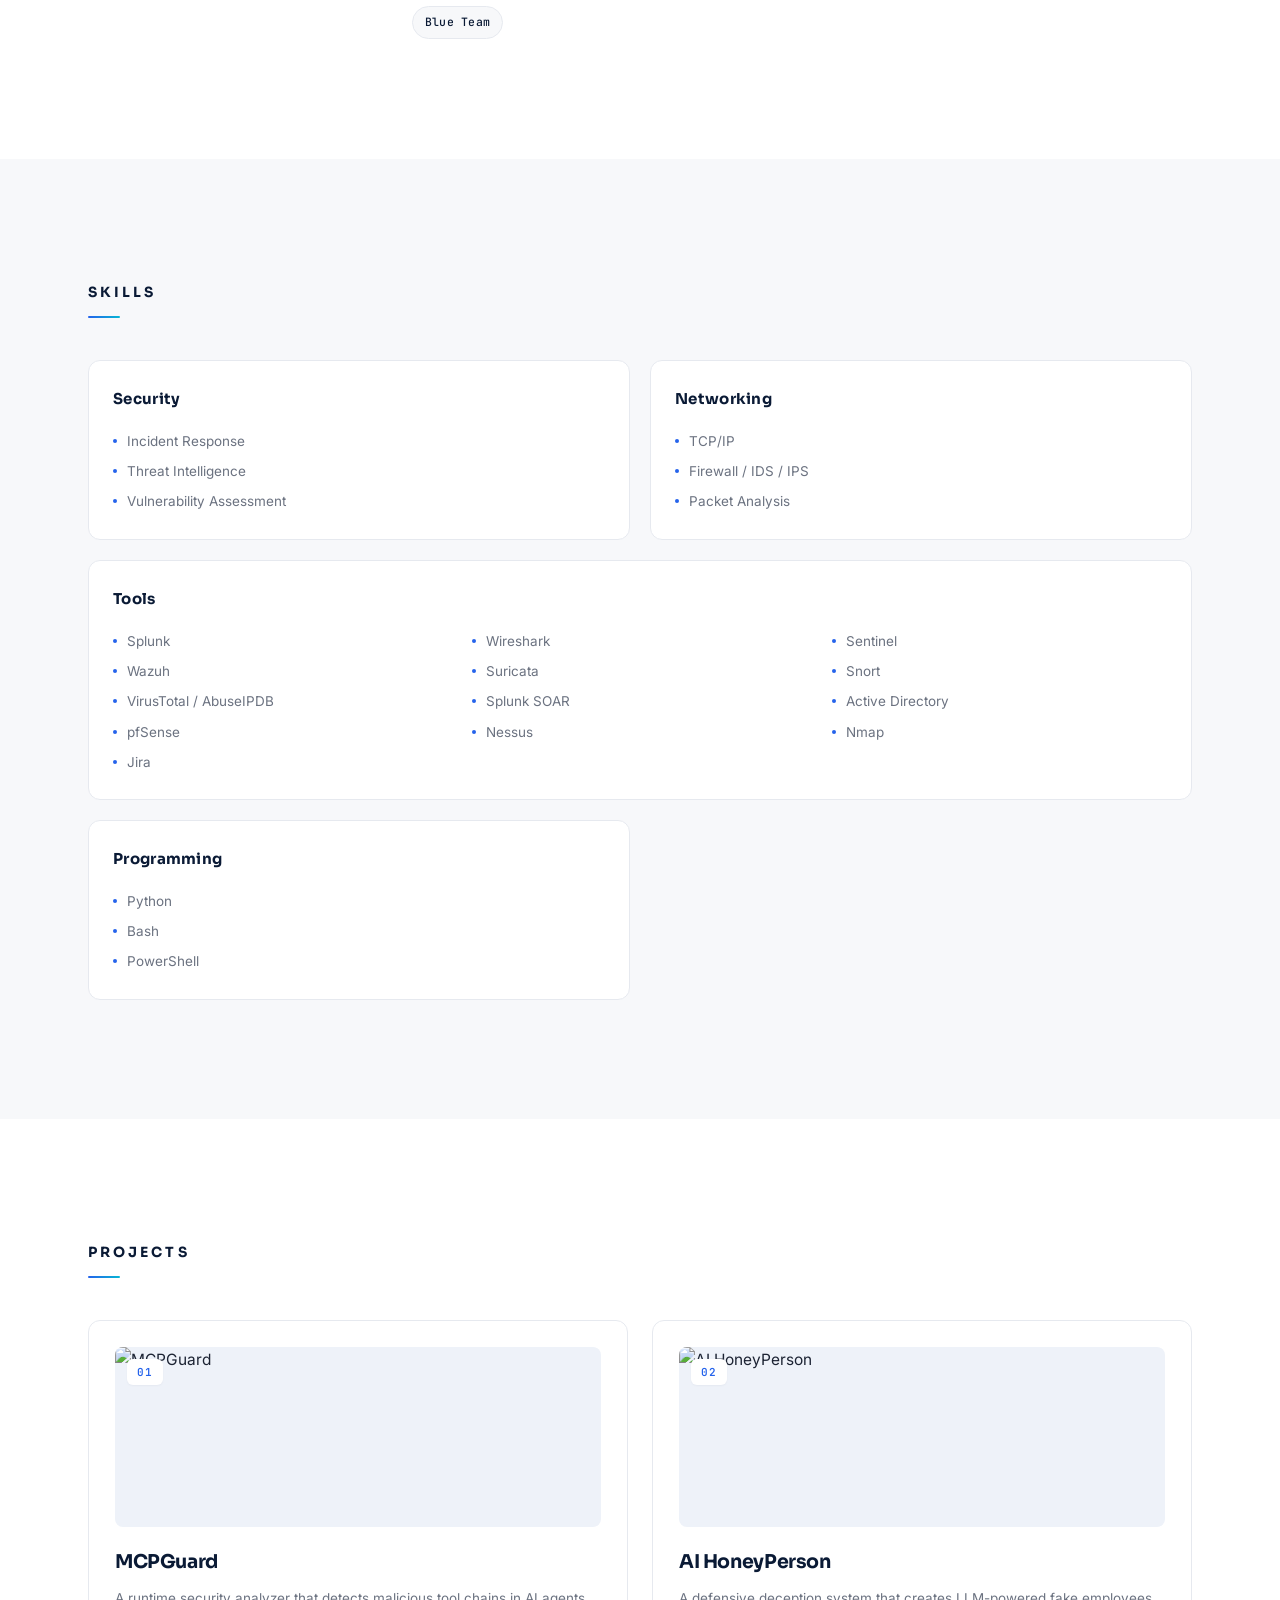
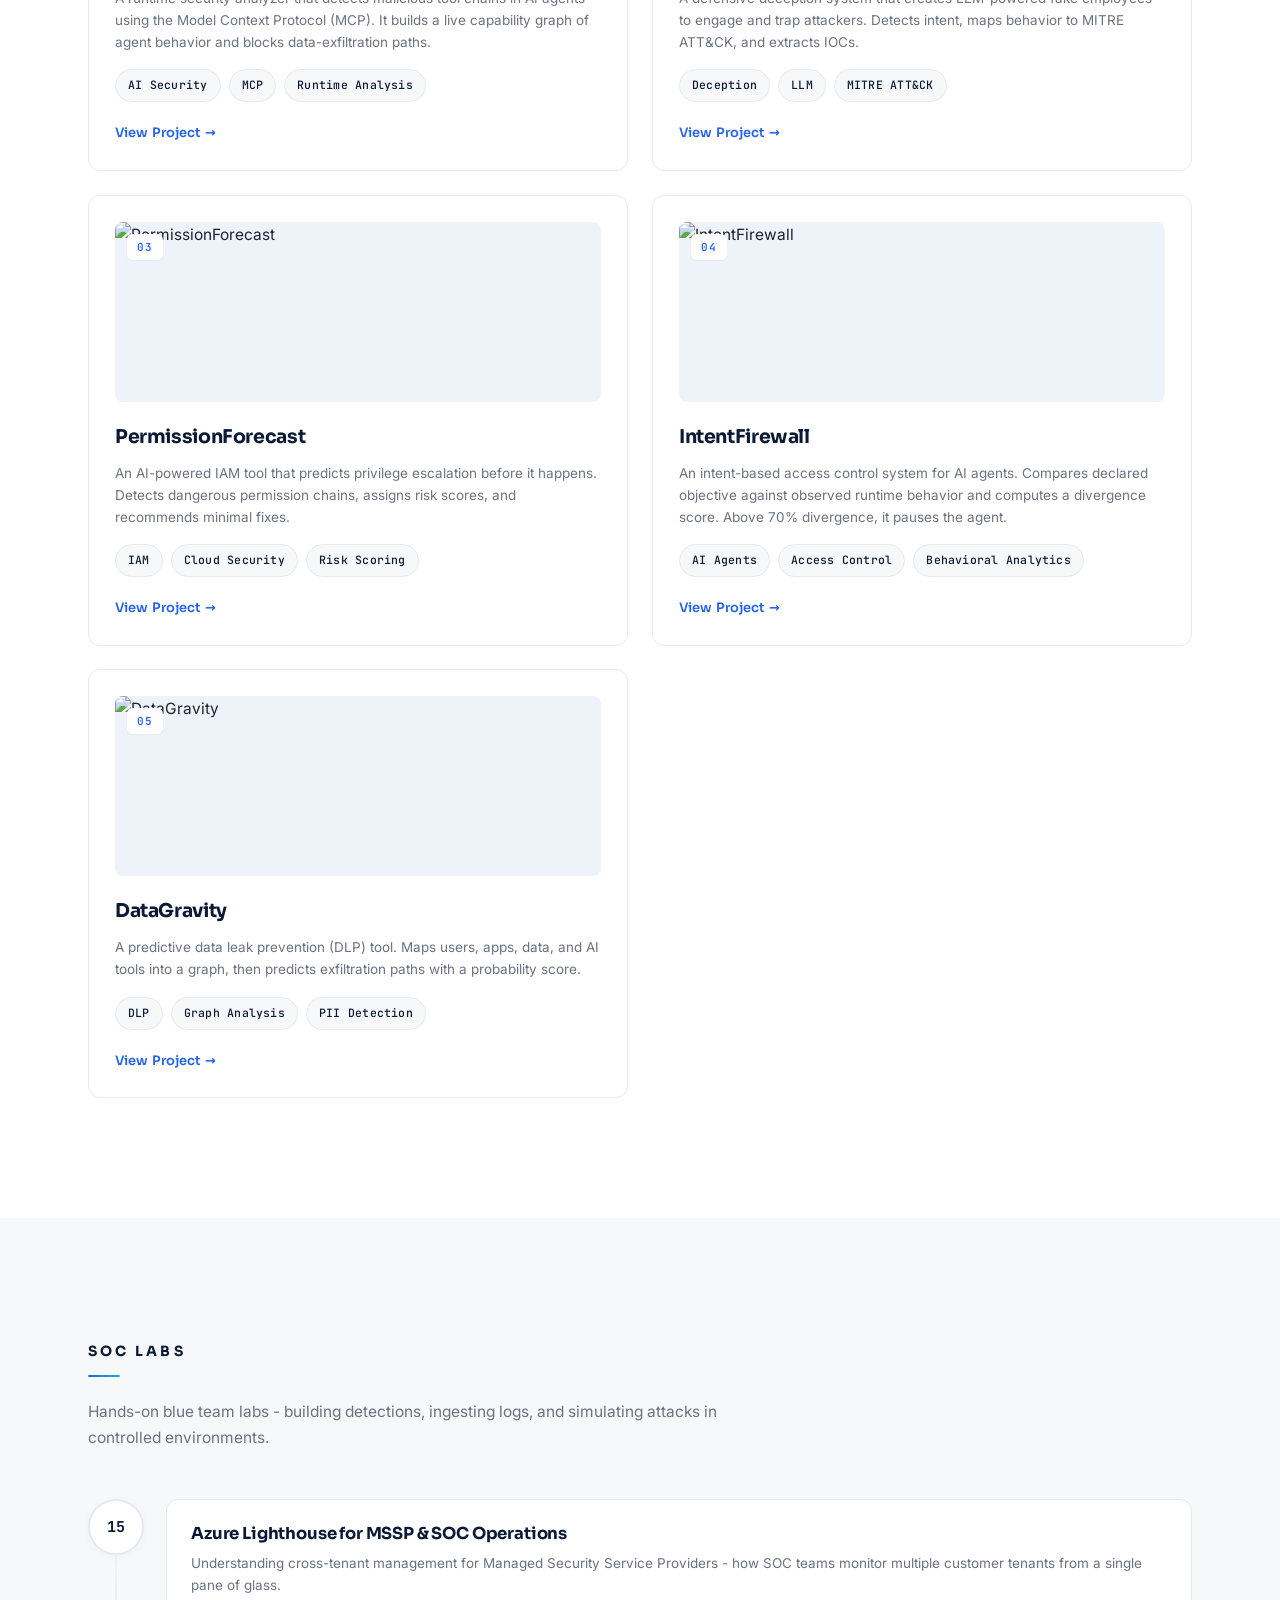
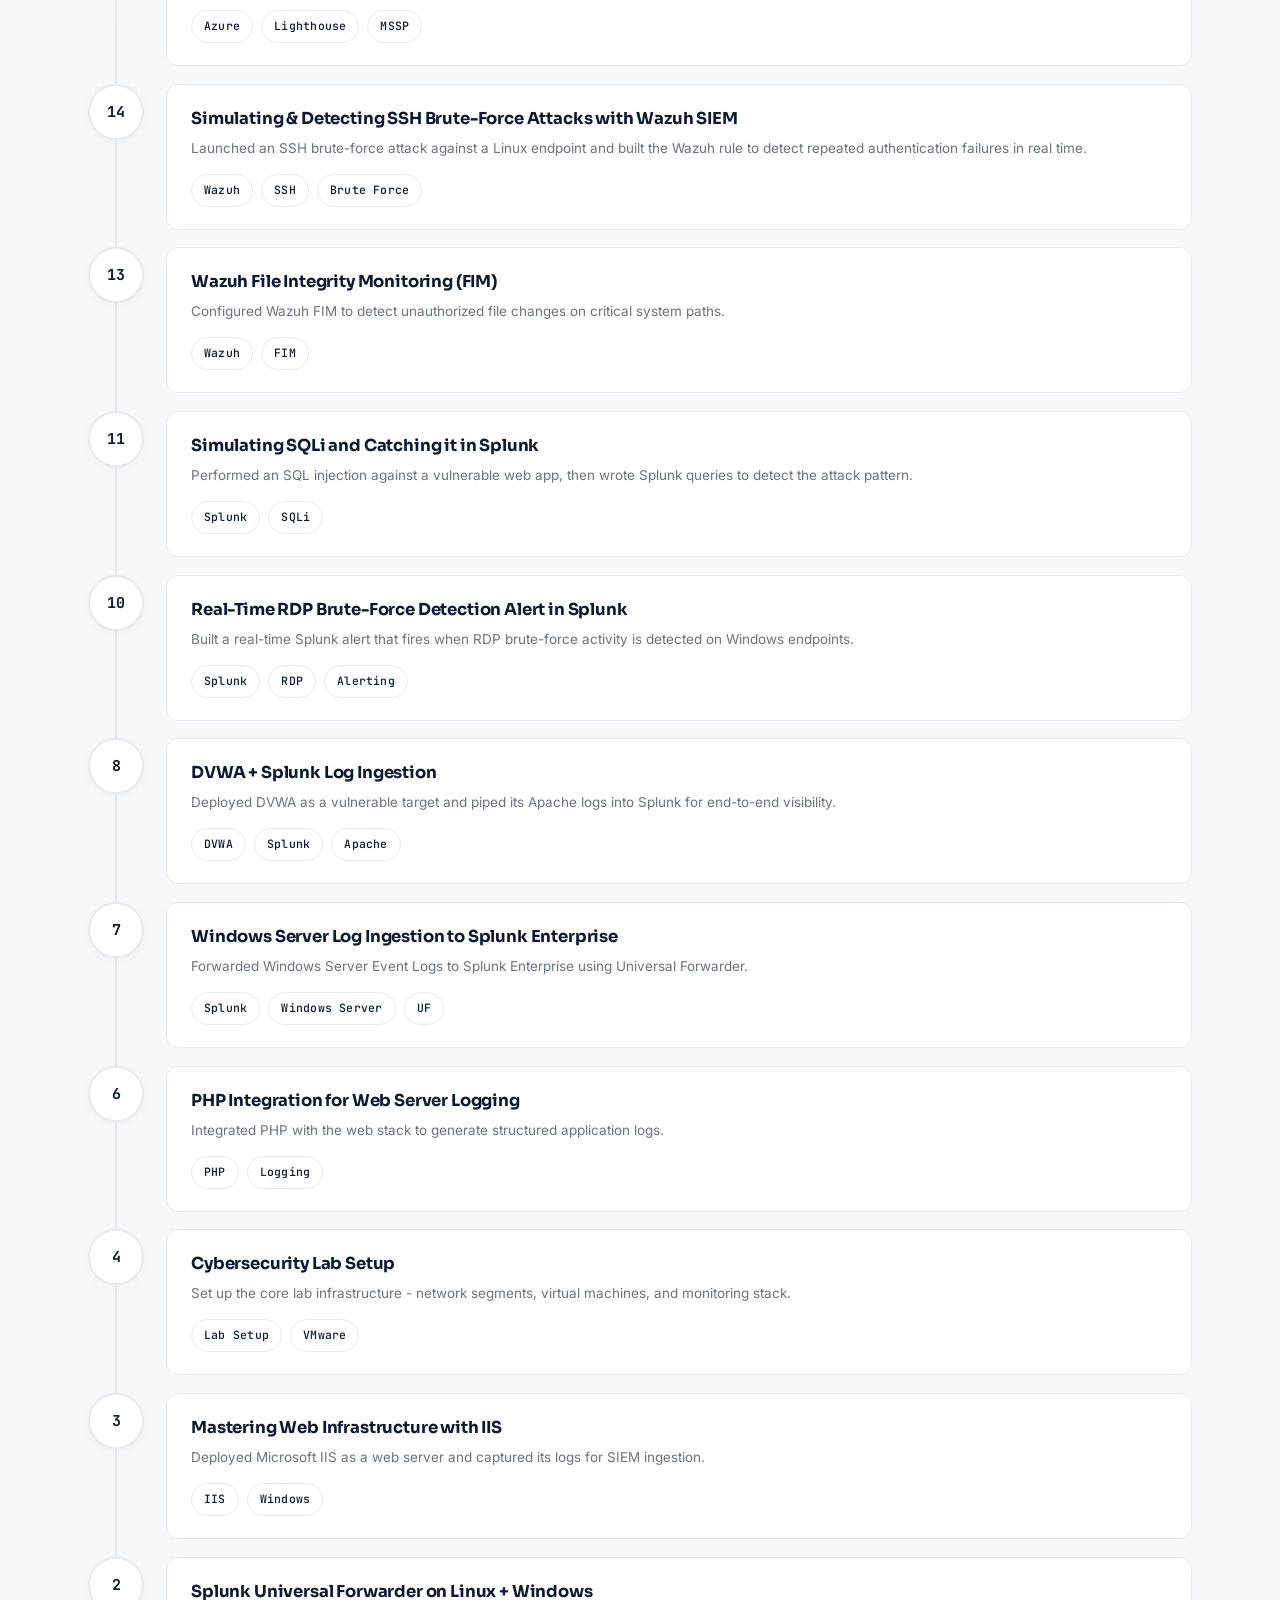
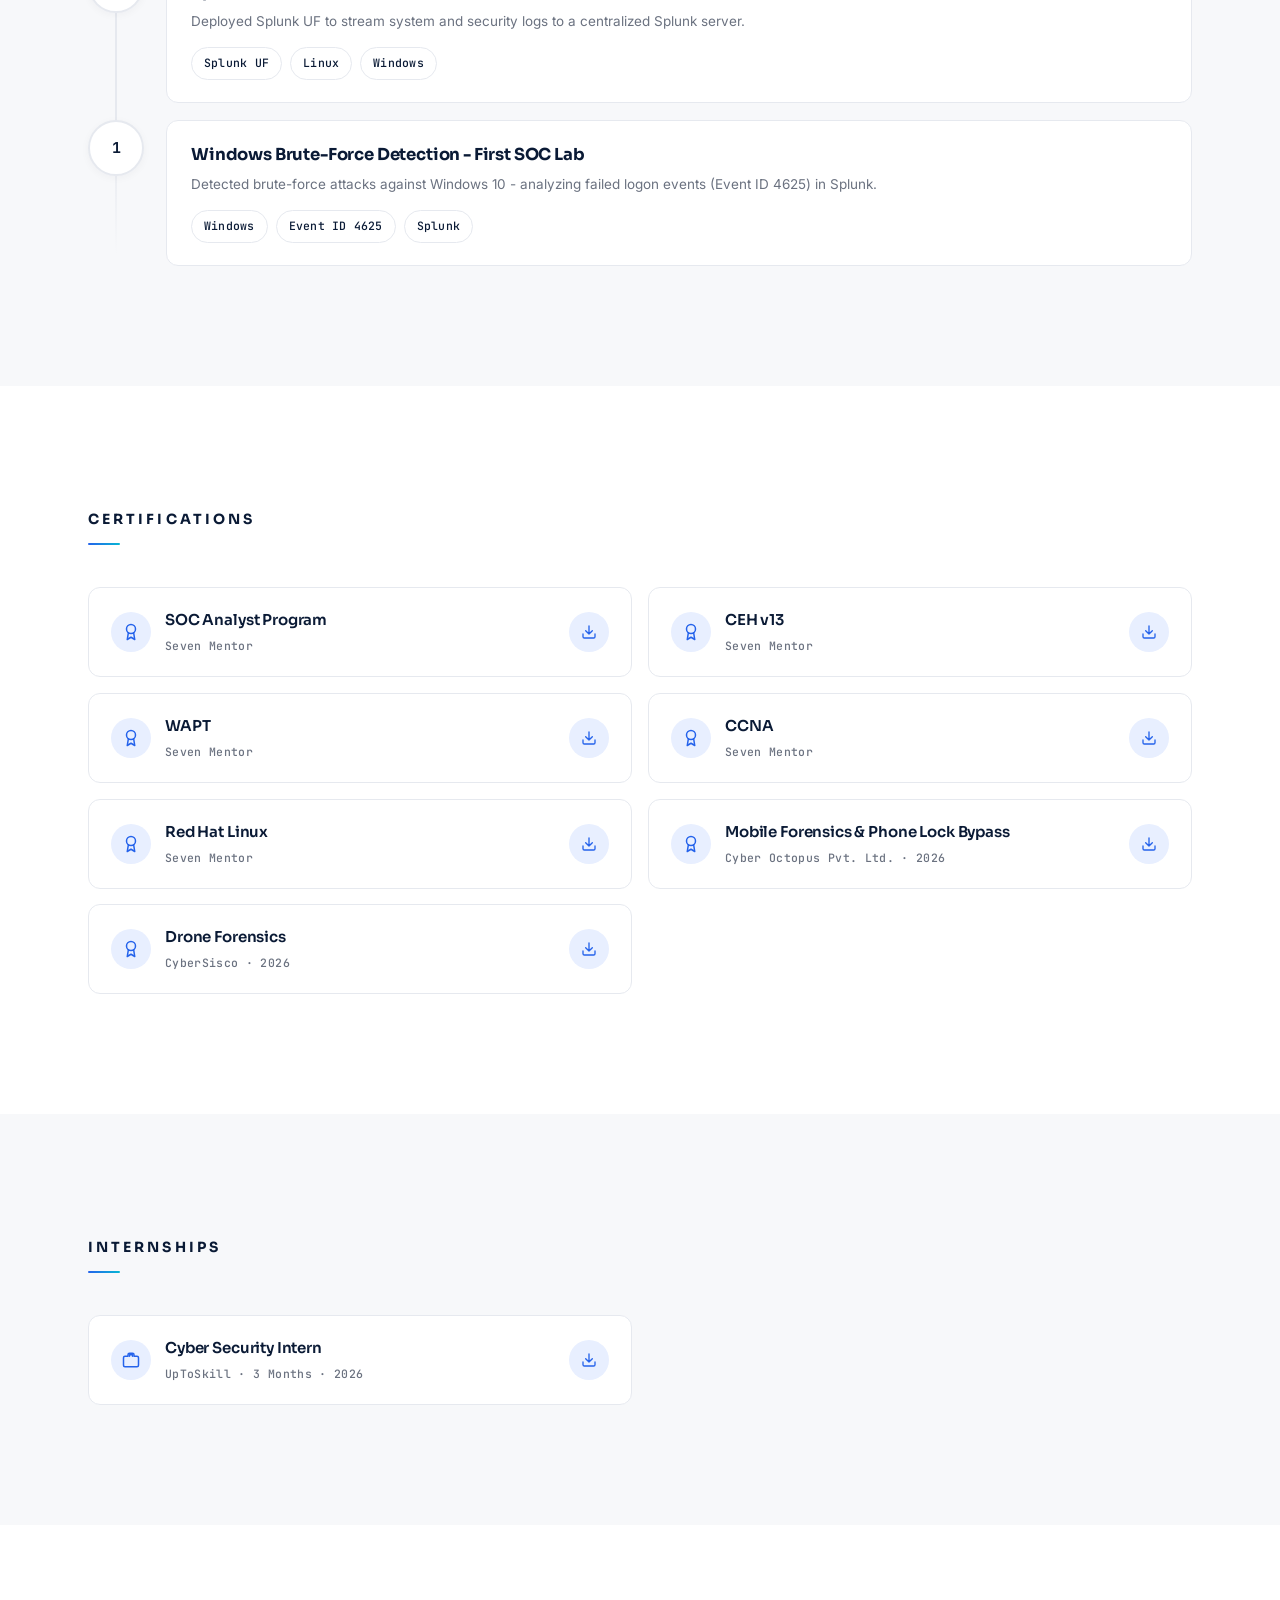
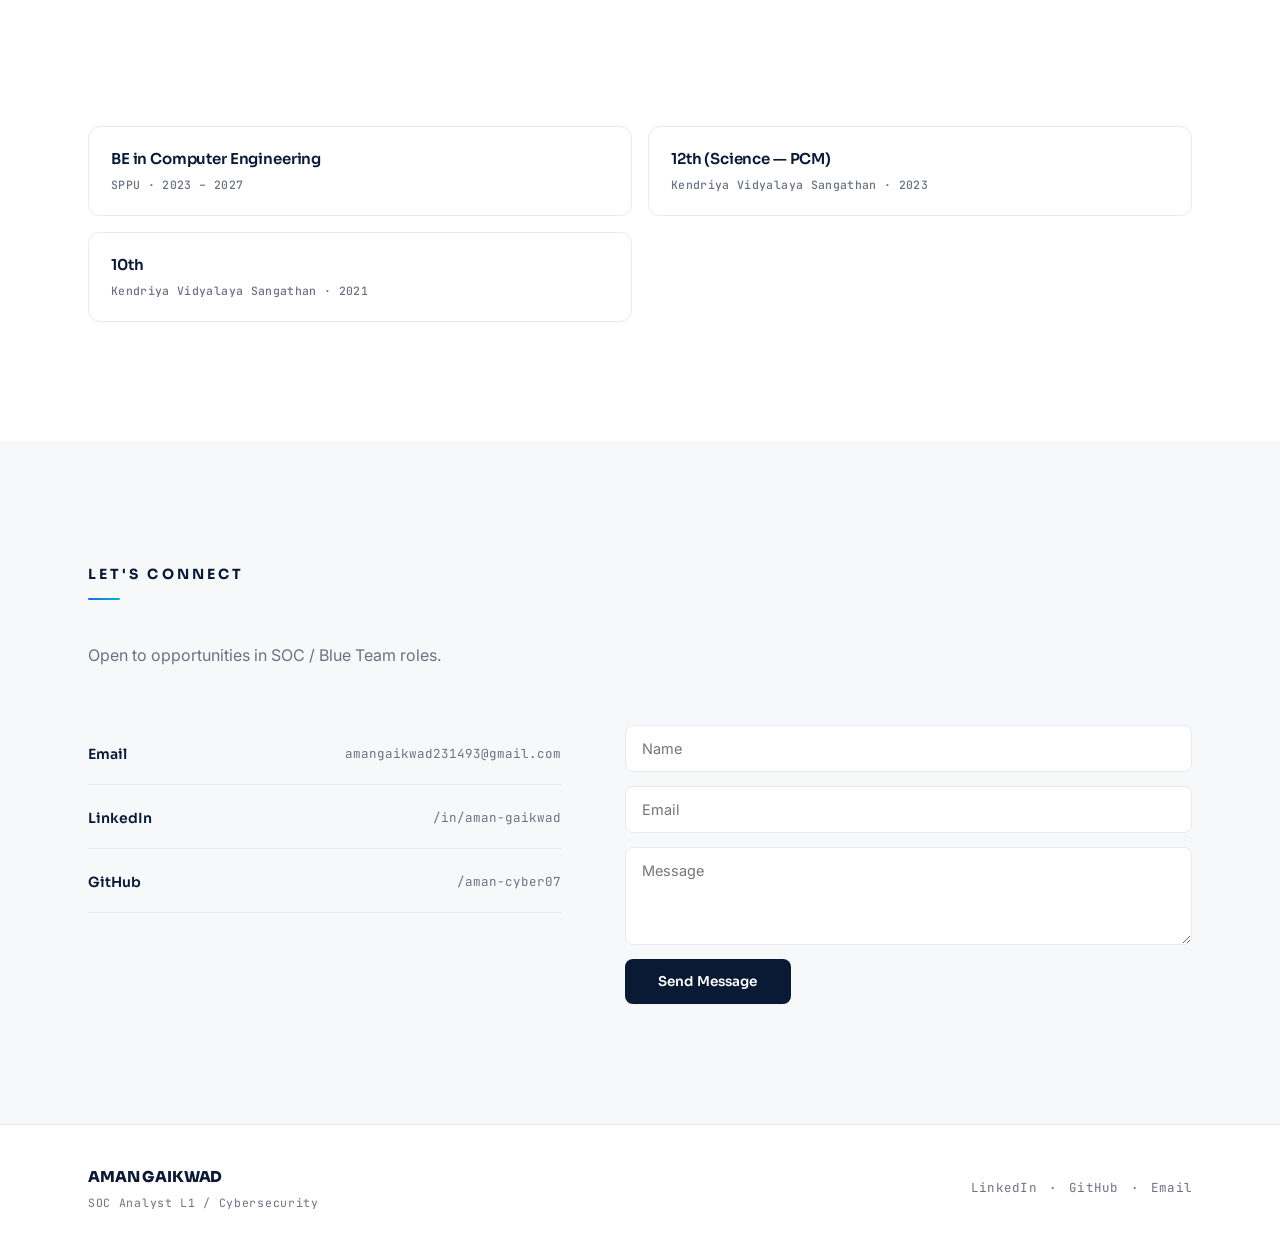
==== commit 888528a1: "Update index.html" ====
--- a/index.html
+++ b/index.html
@@ -2,174 +2,282 @@
 <html lang="en">
 <head>
 <meta charset="UTF-8" />
-<title>Aman Gaikwad — SOC Analyst L1</title>
-<link href="https://fonts.googleapis.com/css2?family=Inter:wght@400;500;600;700&display=swap" rel="stylesheet">
-<style>
-  * { margin: 0; padding: 0; box-sizing: border-box; }
-  @page { size: A4; margin: 12mm; }
-  body { font-family: 'Inter', -apple-system, sans-serif; color: #1c2333; font-size: 10.5pt; line-height: 1.45; background: #fff; padding: 32px 40px; max-width: 820px; margin: 0 auto; }
-  @media print { body { padding: 0; font-size: 10pt; } .no-print { display: none !important; } }
-  header { text-align: center; border-bottom: 2px solid #0a1a35; padding-bottom: 14px; margin-bottom: 18px; }
-  h1 { font-size: 22pt; font-weight: 700; letter-spacing: -0.5px; color: #0a1a35; margin-bottom: 4px; }
-  .role { font-size: 11pt; font-weight: 500; color: #2563eb; letter-spacing: 0.3px; margin-bottom: 10px; }
-  .contact { font-size: 9.5pt; color: #4a5568; display: flex; flex-wrap: wrap; justify-content: center; gap: 6px 14px; }
-  .contact a { color: #4a5568; text-decoration: none; }
-  .contact .sep { color: #cbd5e0; }
-  section { margin-bottom: 16px; }
-  h2 { font-size: 11pt; font-weight: 700; letter-spacing: 1.2px; text-transform: uppercase; color: #0a1a35; border-bottom: 1px solid #d5dae3; padding-bottom: 4px; margin-bottom: 10px; }
-  .summary { font-size: 10.5pt; color: #2d3748; }
-  .skills { display: grid; grid-template-columns: 130px 1fr; gap: 4px 14px; }
-  .skills dt { font-weight: 600; color: #0a1a35; font-size: 10pt; }
-  .skills dd { color: #2d3748; font-size: 10pt; }
-  .item { margin-bottom: 12px; }
-  .item:last-child { margin-bottom: 0; }
-  .item-head { display: flex; justify-content: space-between; align-items: baseline; gap: 10px; margin-bottom: 3px; }
-  .item-title { font-weight: 700; color: #0a1a35; font-size: 10.5pt; }
-  .item-meta { font-size: 9pt; color: #718096; }
-  .item-desc { font-size: 10pt; color: #2d3748; margin-bottom: 3px; }
-  .item-tags { font-size: 9pt; color: #2563eb; font-weight: 500; }
-  .labs-grid { display: grid; grid-template-columns: 1fr 1fr; gap: 3px 20px; font-size: 10pt; }
-  .labs-grid li { list-style: none; color: #2d3748; padding-left: 12px; position: relative; }
-  .labs-grid li::before { content: ''; position: absolute; left: 0; top: 7px; width: 4px; height: 4px; border-radius: 50%; background: #2563eb; }
-  .edu-list { display: grid; gap: 6px; }
-  .edu-item { display: flex; justify-content: space-between; gap: 10px; }
-  .edu-title { font-weight: 600; color: #0a1a35; font-size: 10pt; }
-  .edu-sub { color: #4a5568; font-size: 9.5pt; }
-  .edu-meta { color: #718096; font-size: 9pt; white-space: nowrap; }
-  .no-print { position: fixed; top: 20px; right: 20px; background: #0a1a35; color: #fff; border: none; padding: 10px 18px; border-radius: 8px; font-family: inherit; font-size: 13px; font-weight: 600; cursor: pointer; box-shadow: 0 4px 14px rgba(10,26,53,0.25); z-index: 999; }
-  .no-print:hover { background: #142a4d; }
-</style>
+<meta name="viewport" content="width=device-width, initial-scale=1.0" />
+<title>Aman Gaikwad - SOC Analyst L1</title>
+<meta name="description" content="Portfolio of Aman Gaikwad, SOC Analyst L1 - Blue Team / Threat Detection / Incident Response." />
+<link rel="preconnect" href="https://fonts.googleapis.com">
+<link rel="preconnect" href="https://fonts.gstatic.com" crossorigin>
+<link href="https://fonts.googleapis.com/css2?family=Inter:wght@300;400;500;600;700&family=Sora:wght@500;600;700;800&family=JetBrains+Mono:wght@400;500;600;700&display=swap" rel="stylesheet">
+<link rel="stylesheet" href="css/style.css" />
 </head>
 <body>
 
-<button class="no-print" onclick="window.print()">🖨 Print / Save as PDF</button>
-
-<header>
-  <h1>Aman Gaikwad</h1>
-  <div class="role">SOC Analyst — Level 1 | Blue Team · Threat Detection · Incident Response</div>
-  <div class="contact">
-    <a href="mailto:amangaikwad231493@gmail.com">amangaikwad231493@gmail.com</a>
-    <span class="sep">·</span>
-    <a href="https://www.linkedin.com/in/aman-gaikwad-a94353327" target="_blank">linkedin.com/in/aman-gaikwad</a>
-    <span class="sep">·</span>
-    <a href="https://github.com/aman-cyber07" target="_blank">github.com/aman-cyber07</a>
-    <span class="sep">·</span>
-    <span>India</span>
+<div class="scroll-progress" id="scrollProgress"></div>
+<div class="cursor-glow" id="cursorGlow"></div>
+
+<header class="navbar" id="navbar">
+  <div class="container nav-container">
+    <a href="#hero" class="brand"><span class="brand-dot"></span>AMAN GAIKWAD</a>
+    <nav class="nav-links" id="navLinks">
+      <a href="#about">About</a>
+      <a href="#skills">Skills</a>
+      <a href="#projects">Projects</a>
+      <a href="#labs">Labs</a>
+      <a href="#certifications">Certs</a>
+      <a href="#internships">Internships</a>
+      <a href="#contact">Contact</a>
+    </nav>
+    <button class="hamburger" id="hamburger" aria-label="Menu"><span></span><span></span><span></span></button>
   </div>
 </header>
 
-<section>
-  <h2>Summary</h2>
-  <p class="summary">Aspiring SOC Analyst L1 with hands-on training in threat detection, incident response, SIEM monitoring, and log analysis. Skilled in triaging alerts across Windows, Linux, and network logs; identifying common attack patterns (phishing, brute force, password spraying, lateral movement); and correlating multi-source evidence using MITRE ATT&amp;CK, Cyber Kill Chain, and Pyramid of Pain. Passionate about blue team defense and continuous learning.</p>
-</section>
-
-<section>
-  <h2>Technical Skills</h2>
-  <dl class="skills">
-    <dt>Security</dt>
-    <dd>Incident Response · Threat Intelligence · Vulnerability Assessment · Alert Triage · IOC Analysis</dd>
-    <dt>Networking</dt>
-    <dd>TCP/IP · Firewall / IDS / IPS · Packet Analysis · VPN · Proxy Logs</dd>
-    <dt>SIEM / Tools</dt>
-    <dd>Splunk · Splunk SOAR · Microsoft Sentinel · Wazuh · Suricata · Snort · Wireshark · Nessus · Nmap · pfSense · Active Directory · Jira · VirusTotal · AbuseIPDB</dd>
-    <dt>Frameworks</dt>
-    <dd>MITRE ATT&amp;CK · Cyber Kill Chain · Pyramid of Pain</dd>
-    <dt>Programming</dt>
-    <dd>Python · Bash · PowerShell</dd>
-    <dt>Log Sources</dt>
-    <dd>Windows Event Logs (4624, 4625, 4672, 4688) · Linux syslog / auth.log · EDR alerts · Firewall · IDS/IPS · Apache / IIS web logs</dd>
-  </dl>
-</section>
-
-<section>
-  <h2>Security Projects</h2>
-  <div class="item">
-    <div class="item-head"><div class="item-title">MCPGuard — Runtime Security for AI Agents</div><div class="item-meta">github.com/aman-cyber07/mcpguard</div></div>
-    <div class="item-desc">Runtime security analyzer that detects malicious tool chains in AI agents using the Model Context Protocol. Builds a live capability graph of agent behavior and blocks data-exfiltration paths before data leaves the perimeter.</div>
-    <div class="item-tags">AI Security · MCP · Runtime Analysis</div>
-  </div>
-  <div class="item">
-    <div class="item-head"><div class="item-title">AI HoneyPerson — LLM-Powered Deception</div><div class="item-meta">github.com/aman-cyber07/ai-honeyperson</div></div>
-    <div class="item-desc">Defensive deception system that creates LLM-powered fake employees to engage attackers during social engineering attempts. Detects intent, maps behavior to MITRE ATT&amp;CK, and extracts IOCs — harder to detect than traditional honeypots.</div>
-    <div class="item-tags">Deception · LLM · MITRE ATT&amp;CK</div>
-  </div>
-  <div class="item">
-    <div class="item-head"><div class="item-title">PermissionForecast — Predictive IAM Risk</div><div class="item-meta">github.com/aman-cyber07/Permission-forecast</div></div>
-    <div class="item-desc">AI-powered IAM tool that predicts privilege escalation before it happens. Detects dangerous permission chains (e.g., iam:PassRole + lambda:InvokeFunction), assigns risk scores, and recommends minimal-fix counterfactuals.</div>
-    <div class="item-tags">IAM · Cloud Security · Risk Scoring</div>
-  </div>
-  <div class="item">
-    <div class="item-head"><div class="item-title">IntentFirewall — Intent-Based Access Control</div><div class="item-meta">github.com/aman-cyber07/intent-firewall</div></div>
-    <div class="item-desc">Access-control system for AI agents that compares declared objective against observed runtime behavior. Computes a divergence score; pauses agent execution above 70% divergence to prevent insider-style misuse.</div>
-    <div class="item-tags">AI Agents · Access Control · Behavioral Analytics</div>
-  </div>
-  <div class="item">
-    <div class="item-head"><div class="item-title">DataGravity — Predictive DLP</div><div class="item-meta">github.com/aman-cyber07/DataGravity</div></div>
-    <div class="item-desc">Predictive data leak prevention tool that maps users, apps, data, and AI tools into a graph. Predicts exfiltration paths with probability scores, detects PII, and can auto-revoke permissions or alert Slack.</div>
-    <div class="item-tags">DLP · Graph Analysis · PII Detection</div>
-  </div>
-</section>
-
-<section>
-  <h2>Hands-On SOC Labs</h2>
-  <ul class="labs-grid">
-    <li>Windows Brute-Force Detection (Event ID 4625) in Splunk</li>
-    <li>Splunk Universal Forwarder — Linux &amp; Windows log ingestion</li>
-    <li>IIS Web Server setup with SIEM log analysis</li>
-    <li>Full SOC lab build — network, VMs, monitoring stack</li>
-    <li>PHP integration for structured web app logging</li>
-    <li>Windows Server logs → Splunk Enterprise</li>
-    <li>DVWA + Splunk — end-to-end web attack visibility</li>
-    <li>Real-time RDP brute-force alert in Splunk</li>
-    <li>SQLi simulation and Splunk detection queries</li>
-    <li>Wazuh File Integrity Monitoring (FIM)</li>
-    <li>Wazuh SSH brute-force detection on Linux</li>
-    <li>Azure Lighthouse for MSSP &amp; cross-tenant SOC ops</li>
-  </ul>
-</section>
-
-<section>
-  <h2>Education</h2>
-  <div class="edu-list">
-    <div class="edu-item"><div><div class="edu-title">BE in Computer Engineering</div><div class="edu-sub">Savitribai Phule Pune University (SPPU)</div></div><div class="edu-meta">2023 – 2027</div></div>
-    <div class="edu-item"><div><div class="edu-title">12th (Science — PCM)</div><div class="edu-sub">Kendriya Vidyalaya Sangathan</div></div><div class="edu-meta">2023</div></div>
-    <div class="edu-item"><div><div class="edu-title">10th</div><div class="edu-sub">Kendriya Vidyalaya Sangathan</div></div><div class="edu-meta">2021</div></div>
-  </div>
-</section>
-
-<section>
-  <h2>Certifications</h2>
-  <div class="edu-list">
-    <div class="edu-item"><div class="edu-title">SOC Analyst Program</div><div class="edu-meta">Seven Mentor</div></div>
-    <div class="edu-item"><div class="edu-title">CEH v13 — Certified Ethical Hacker</div><div class="edu-meta">Seven Mentor</div></div>
-    <div class="edu-item"><div class="edu-title">WAPT — Web Application Penetration Testing</div><div class="edu-meta">Seven Mentor</div></div>
-    <div class="edu-item"><div class="edu-title">CCNA — Cisco Certified Network Associate</div><div class="edu-meta">Seven Mentor</div></div>
-    <div class="edu-item"><div class="edu-title">Red Hat Linux Administration</div><div class="edu-meta">Seven Mentor</div></div>
-    <div class="edu-item"><div class="edu-title">Mobile Forensics &amp; Phone Lock Bypass</div><div class="edu-meta">Cyber Octopus Pvt. Ltd. · 2026</div></div>
-    <div class="edu-item"><div class="edu-title">Drone Forensics</div><div class="edu-meta">CyberSisco · 2026</div></div>
-  </div>
-</section>
-
-<section>
-  <h2>Internships</h2>
-  <div class="edu-list">
-    <div class="edu-item"><div><div class="edu-title">Cyber Security Intern</div><div class="edu-sub">UpToSkill — 3 Months</div></div><div class="edu-meta">2026</div></div>
-  </div>
-</section>
-
-<section>
-  <h2>Soft Skills</h2>
-  <ul class="labs-grid">
-    <li>Strong communication &amp; documentation</li>
-    <li>Analytical &amp; critical thinking</li>
-    <li>Problem-solving under pressure</li>
-    <li>Attention to detail</li>
-    <li>Quick learner with research mindset</li>
-    <li>Team collaboration &amp; knowledge sharing</li>
-    <li>Time management &amp; task prioritization</li>
-    <li>Adaptability to new tools &amp; technologies</li>
-  </ul>
-</section>
-
+<section class="hero section" id="hero">
+  <div class="blob blob-1"></div>
+  <div class="blob blob-2"></div>
+  <div class="grid-bg"></div>
+  <div class="container hero-grid">
+    <div class="hero-content">
+      <span class="label" data-reveal>SOC ANALYST - L1</span>
+      <h1 class="hero-title" data-reveal><span id="typedText"></span><span class="cursor-blink">|</span></h1>
+      <p class="hero-sub" data-reveal>Monitoring alerts, hunting threats, and stopping attacks before they strike. Calm under pressure, curious by nature.</p>
+      <div class="hero-buttons" data-reveal>
+        <a href="#projects" class="btn btn-primary magnetic"><span>View Projects</span><svg viewBox="0 0 24 24" width="16" height="16" fill="none" stroke="currentColor" stroke-width="2" stroke-linecap="round" stroke-linejoin="round"><path d="M5 12h14M12 5l7 7-7 7"/></svg></a>
+        <a href="assets/resume.pdf" download="Aman_Gaikwad_Resume.pdf" class="btn btn-outline magnetic"><svg viewBox="0 0 24 24" width="16" height="16" fill="none" stroke="currentColor" stroke-width="2" stroke-linecap="round" stroke-linejoin="round"><path d="M21 15v4a2 2 0 0 1-2 2H5a2 2 0 0 1-2-2v-4M7 10l5 5 5-5M12 15V3"/></svg><span>Resume</span></a>
+      </div>
+      <div class="status-strip" data-reveal><span class="status-dot"></span><span>SYSTEM STATUS · ONLINE</span></div>
+    </div>
+    <div class="hero-visual" data-reveal>
+      <div class="portrait-card tilt">
+        <div class="portrait-frame">
+          <img src="assets/profile.png" alt="Aman Gaikwad" />
+          <div class="scan-line"></div>
+        </div>
+        <div class="portrait-meta"><span class="pulse-dot"></span><span>AVAILABLE</span></div>
+      </div>
+      <div class="stat-chip chip-1"><span class="chip-dot"></span> Monitoring</div>
+      <div class="stat-chip chip-2"><span class="chip-dot"></span> Threat Intel</div>
+    </div>
+  </div>
+</section>
+
+<section class="stats-bar">
+  <div class="container stats-grid">
+    <div class="stat" data-reveal><div class="stat-number" data-count="13">0</div><div class="stat-label">Security Tools</div></div>
+    <div class="stat" data-reveal><div class="stat-number" data-count="8">0</div><div class="stat-label">Certifications</div></div>
+    <div class="stat" data-reveal><div class="stat-number" data-count="5">0</div><div class="stat-label">Projects Built</div></div>
+    <div class="stat" data-reveal><div class="stat-number" data-count="12">0</div><div class="stat-label">SOC Labs Done</div></div>
+  </div>
+</section>
+
+<section class="section" id="about">
+  <div class="container">
+    <h2 class="section-title" data-reveal>ABOUT</h2>
+    <div class="about-grid">
+      <div class="about-portrait" data-reveal><img src="assets/profile.png" alt="Aman Gaikwad" /></div>
+      <div class="about-text" data-reveal>
+        <p>I am an aspiring SOC Analyst L1 with training in threat detection, incident response, SIEM monitoring, and log analysis. I analyze Windows and Linux logs to find suspicious activity and understand what happened during a security event.</p>
+        <p>I perform alert triage - separating real threats from false positives quickly and accurately. I identify common attacks like phishing, brute force, password spraying, and lateral movement. I understand both host logs (Windows Event Logs, Linux syslog, EDR alerts) and network logs (firewall, IDS/IPS, proxy, VPN), and I correlate data from multiple sources to build a clear picture of an incident.</p>
+        <p>I follow frameworks like Cyber Kill Chain, MITRE ATT&amp;CK, and Pyramid of Pain to think like an attacker and defend like an analyst. I document every finding clearly because "If it's not documented, it didn't happen." I escalate confirmed threats to L2/IR teams with proper evidence and context. I am passionate about blue team defense and committed to continuous learning and growth.</p>
+        <div class="about-focus">
+          <span class="focus-label">FOCUS</span>
+          <div class="tags">
+            <span class="tag">Threat Detection</span>
+            <span class="tag">Incident Response</span>
+            <span class="tag">SIEM Monitoring</span>
+            <span class="tag">Log Analysis</span>
+            <span class="tag">MITRE ATT&amp;CK</span>
+            <span class="tag">Blue Team</span>
+          </div>
+        </div>
+      </div>
+    </div>
+  </div>
+</section>
+
+<section class="section section-alt" id="skills">
+  <div class="container">
+    <h2 class="section-title" data-reveal>SKILLS</h2>
+    <div class="skills-grid">
+      <div class="skill-card" data-reveal><h3>Security</h3><ul><li>Incident Response</li><li>Threat Intelligence</li><li>Vulnerability Assessment</li></ul></div>
+      <div class="skill-card" data-reveal><h3>Networking</h3><ul><li>TCP/IP</li><li>Firewall / IDS / IPS</li><li>Packet Analysis</li></ul></div>
+      <div class="skill-card skill-card-wide" data-reveal>
+        <h3>Tools</h3>
+        <ul class="tools-list">
+          <li>Splunk</li><li>Wireshark</li><li>Sentinel</li><li>Wazuh</li><li>Suricata</li><li>Snort</li>
+          <li>VirusTotal / AbuseIPDB</li><li>Splunk SOAR</li><li>Active Directory</li>
+          <li>pfSense</li><li>Nessus</li><li>Nmap</li><li>Jira</li>
+        </ul>
+      </div>
+      <div class="skill-card" data-reveal><h3>Programming</h3><ul><li>Python</li><li>Bash</li><li>PowerShell</li></ul></div>
+    </div>
+  </div>
+</section>
+
+<section class="section" id="projects">
+  <div class="container">
+    <h2 class="section-title" data-reveal>PROJECTS</h2>
+    <div class="projects-grid">
+      <article class="project-card" data-reveal>
+        <div class="project-thumb"><span class="thumb-badge">01</span><img src="assets/projects/mcpguard.png" alt="MCPGuard" /></div>
+        <h3>MCPGuard</h3>
+        <p>A runtime security analyzer that detects malicious tool chains in AI agents using the Model Context Protocol (MCP). It builds a live capability graph of agent behavior and blocks data-exfiltration paths.</p>
+        <div class="tags"><span class="tag">AI Security</span><span class="tag">MCP</span><span class="tag">Runtime Analysis</span></div>
+        <a href="https://github.com/aman-cyber07/mcpguard" target="_blank" rel="noopener" class="project-link">View Project &rarr;</a>
+      </article>
+      <article class="project-card" data-reveal>
+        <div class="project-thumb"><span class="thumb-badge">02</span><img src="assets/projects/ai-honeyperson.png" alt="AI HoneyPerson" /></div>
+        <h3>AI HoneyPerson</h3>
+        <p>A defensive deception system that creates LLM-powered fake employees to engage and trap attackers. Detects intent, maps behavior to MITRE ATT&amp;CK, and extracts IOCs.</p>
+        <div class="tags"><span class="tag">Deception</span><span class="tag">LLM</span><span class="tag">MITRE ATT&amp;CK</span></div>
+        <a href="https://github.com/aman-cyber07/ai-honeyperson" target="_blank" rel="noopener" class="project-link">View Project &rarr;</a>
+      </article>
+      <article class="project-card" data-reveal>
+        <div class="project-thumb"><span class="thumb-badge">03</span><img src="assets/projects/permission-forecast.png" alt="PermissionForecast" /></div>
+        <h3>PermissionForecast</h3>
+        <p>An AI-powered IAM tool that predicts privilege escalation before it happens. Detects dangerous permission chains, assigns risk scores, and recommends minimal fixes.</p>
+        <div class="tags"><span class="tag">IAM</span><span class="tag">Cloud Security</span><span class="tag">Risk Scoring</span></div>
+        <a href="https://github.com/aman-cyber07/Permission-forecast" target="_blank" rel="noopener" class="project-link">View Project &rarr;</a>
+      </article>
+      <article class="project-card" data-reveal>
+        <div class="project-thumb"><span class="thumb-badge">04</span><img src="assets/projects/intent-firewall.png" alt="IntentFirewall" /></div>
+        <h3>IntentFirewall</h3>
+        <p>An intent-based access control system for AI agents. Compares declared objective against observed runtime behavior and computes a divergence score. Above 70% divergence, it pauses the agent.</p>
+        <div class="tags"><span class="tag">AI Agents</span><span class="tag">Access Control</span><span class="tag">Behavioral Analytics</span></div>
+        <a href="https://github.com/aman-cyber07/intent-firewall" target="_blank" rel="noopener" class="project-link">View Project &rarr;</a>
+      </article>
+      <article class="project-card" data-reveal>
+        <div class="project-thumb"><span class="thumb-badge">05</span><img src="assets/projects/datagravity.png" alt="DataGravity" /></div>
+        <h3>DataGravity</h3>
+        <p>A predictive data leak prevention (DLP) tool. Maps users, apps, data, and AI tools into a graph, then predicts exfiltration paths with a probability score.</p>
+        <div class="tags"><span class="tag">DLP</span><span class="tag">Graph Analysis</span><span class="tag">PII Detection</span></div>
+        <a href="https://github.com/aman-cyber07/DataGravity" target="_blank" rel="noopener" class="project-link">View Project &rarr;</a>
+      </article>
+    </div>
+  </div>
+</section>
+
+<section class="section section-alt" id="labs">
+  <div class="container">
+    <h2 class="section-title" data-reveal>SOC LABS</h2>
+    <p class="labs-intro" data-reveal>Hands-on blue team labs - building detections, ingesting logs, and simulating attacks in controlled environments.</p>
+    <div class="labs-timeline">
+      <div class="lab-item" data-reveal><div class="lab-number">15</div><div class="lab-body"><h3>Azure Lighthouse for MSSP &amp; SOC Operations</h3><p>Understanding cross-tenant management for Managed Security Service Providers - how SOC teams monitor multiple customer tenants from a single pane of glass.</p><div class="tags"><span class="tag">Azure</span><span class="tag">Lighthouse</span><span class="tag">MSSP</span></div></div></div>
+      <div class="lab-item" data-reveal><div class="lab-number">14</div><div class="lab-body"><h3>Simulating &amp; Detecting SSH Brute-Force Attacks with Wazuh SIEM</h3><p>Launched an SSH brute-force attack against a Linux endpoint and built the Wazuh rule to detect repeated authentication failures in real time.</p><div class="tags"><span class="tag">Wazuh</span><span class="tag">SSH</span><span class="tag">Brute Force</span></div></div></div>
+      <div class="lab-item" data-reveal><div class="lab-number">13</div><div class="lab-body"><h3>Wazuh File Integrity Monitoring (FIM)</h3><p>Configured Wazuh FIM to detect unauthorized file changes on critical system paths.</p><div class="tags"><span class="tag">Wazuh</span><span class="tag">FIM</span></div></div></div>
+      <div class="lab-item" data-reveal><div class="lab-number">11</div><div class="lab-body"><h3>Simulating SQLi and Catching it in Splunk</h3><p>Performed an SQL injection against a vulnerable web app, then wrote Splunk queries to detect the attack pattern.</p><div class="tags"><span class="tag">Splunk</span><span class="tag">SQLi</span></div></div></div>
+      <div class="lab-item" data-reveal><div class="lab-number">10</div><div class="lab-body"><h3>Real-Time RDP Brute-Force Detection Alert in Splunk</h3><p>Built a real-time Splunk alert that fires when RDP brute-force activity is detected on Windows endpoints.</p><div class="tags"><span class="tag">Splunk</span><span class="tag">RDP</span><span class="tag">Alerting</span></div></div></div>
+      <div class="lab-item" data-reveal><div class="lab-number">8</div><div class="lab-body"><h3>DVWA + Splunk Log Ingestion</h3><p>Deployed DVWA as a vulnerable target and piped its Apache logs into Splunk for end-to-end visibility.</p><div class="tags"><span class="tag">DVWA</span><span class="tag">Splunk</span><span class="tag">Apache</span></div></div></div>
+      <div class="lab-item" data-reveal><div class="lab-number">7</div><div class="lab-body"><h3>Windows Server Log Ingestion to Splunk Enterprise</h3><p>Forwarded Windows Server Event Logs to Splunk Enterprise using Universal Forwarder.</p><div class="tags"><span class="tag">Splunk</span><span class="tag">Windows Server</span><span class="tag">UF</span></div></div></div>
+      <div class="lab-item" data-reveal><div class="lab-number">6</div><div class="lab-body"><h3>PHP Integration for Web Server Logging</h3><p>Integrated PHP with the web stack to generate structured application logs.</p><div class="tags"><span class="tag">PHP</span><span class="tag">Logging</span></div></div></div>
+      <div class="lab-item" data-reveal><div class="lab-number">4</div><div class="lab-body"><h3>Cybersecurity Lab Setup</h3><p>Set up the core lab infrastructure - network segments, virtual machines, and monitoring stack.</p><div class="tags"><span class="tag">Lab Setup</span><span class="tag">VMware</span></div></div></div>
+      <div class="lab-item" data-reveal><div class="lab-number">3</div><div class="lab-body"><h3>Mastering Web Infrastructure with IIS</h3><p>Deployed Microsoft IIS as a web server and captured its logs for SIEM ingestion.</p><div class="tags"><span class="tag">IIS</span><span class="tag">Windows</span></div></div></div>
+      <div class="lab-item" data-reveal><div class="lab-number">2</div><div class="lab-body"><h3>Splunk Universal Forwarder on Linux + Windows</h3><p>Deployed Splunk UF to stream system and security logs to a centralized Splunk server.</p><div class="tags"><span class="tag">Splunk UF</span><span class="tag">Linux</span><span class="tag">Windows</span></div></div></div>
+      <div class="lab-item" data-reveal><div class="lab-number">1</div><div class="lab-body"><h3>Windows Brute-Force Detection - First SOC Lab</h3><p>Detected brute-force attacks against Windows 10 - analyzing failed logon events (Event ID 4625) in Splunk.</p><div class="tags"><span class="tag">Windows</span><span class="tag">Event ID 4625</span><span class="tag">Splunk</span></div></div></div>
+    </div>
+  </div>
+</section>
+
+<section class="section" id="certifications">
+  <div class="container">
+    <h2 class="section-title" data-reveal>CERTIFICATIONS</h2>
+    <div class="certs-list">
+      <div class="cert-item" data-reveal>
+        <div class="cert-icon"><svg viewBox="0 0 24 24" width="18" height="18" fill="none" stroke="currentColor" stroke-width="2" stroke-linecap="round" stroke-linejoin="round"><circle cx="12" cy="8" r="6"/><path d="M15.477 12.89L17 22l-5-3-5 3 1.523-9.11"/></svg></div>
+        <div class="cert-info"><div class="cert-name">SOC Analyst Program</div><div class="cert-meta">Seven Mentor</div></div>
+        <a href="assets/certs/soc.jpg" download="Aman_Gaikwad_SOC.jpg" class="cert-download" aria-label="Download SOC"><svg viewBox="0 0 24 24" width="16" height="16" fill="none" stroke="currentColor" stroke-width="2" stroke-linecap="round" stroke-linejoin="round"><path d="M21 15v4a2 2 0 0 1-2 2H5a2 2 0 0 1-2-2v-4M7 10l5 5 5-5M12 15V3"/></svg></a>
+      </div>
+      <div class="cert-item" data-reveal>
+        <div class="cert-icon"><svg viewBox="0 0 24 24" width="18" height="18" fill="none" stroke="currentColor" stroke-width="2" stroke-linecap="round" stroke-linejoin="round"><circle cx="12" cy="8" r="6"/><path d="M15.477 12.89L17 22l-5-3-5 3 1.523-9.11"/></svg></div>
+        <div class="cert-info"><div class="cert-name">CEH v13</div><div class="cert-meta">Seven Mentor</div></div>
+        <a href="assets/certs/ceh-v13.jpg" download="Aman_Gaikwad_CEHv13.jpg" class="cert-download" aria-label="Download CEH v13"><svg viewBox="0 0 24 24" width="16" height="16" fill="none" stroke="currentColor" stroke-width="2" stroke-linecap="round" stroke-linejoin="round"><path d="M21 15v4a2 2 0 0 1-2 2H5a2 2 0 0 1-2-2v-4M7 10l5 5 5-5M12 15V3"/></svg></a>
+      </div>
+      <div class="cert-item" data-reveal>
+        <div class="cert-icon"><svg viewBox="0 0 24 24" width="18" height="18" fill="none" stroke="currentColor" stroke-width="2" stroke-linecap="round" stroke-linejoin="round"><circle cx="12" cy="8" r="6"/><path d="M15.477 12.89L17 22l-5-3-5 3 1.523-9.11"/></svg></div>
+        <div class="cert-info"><div class="cert-name">WAPT</div><div class="cert-meta">Seven Mentor</div></div>
+        <a href="assets/certs/wapt.jpg" download="Aman_Gaikwad_WAPT.jpg" class="cert-download" aria-label="Download WAPT"><svg viewBox="0 0 24 24" width="16" height="16" fill="none" stroke="currentColor" stroke-width="2" stroke-linecap="round" stroke-linejoin="round"><path d="M21 15v4a2 2 0 0 1-2 2H5a2 2 0 0 1-2-2v-4M7 10l5 5 5-5M12 15V3"/></svg></a>
+      </div>
+      <div class="cert-item" data-reveal>
+        <div class="cert-icon"><svg viewBox="0 0 24 24" width="18" height="18" fill="none" stroke="currentColor" stroke-width="2" stroke-linecap="round" stroke-linejoin="round"><circle cx="12" cy="8" r="6"/><path d="M15.477 12.89L17 22l-5-3-5 3 1.523-9.11"/></svg></div>
+        <div class="cert-info"><div class="cert-name">CCNA</div><div class="cert-meta">Seven Mentor</div></div>
+        <a href="assets/certs/ccna.jpg" download="Aman_Gaikwad_CCNA.jpg" class="cert-download" aria-label="Download CCNA"><svg viewBox="0 0 24 24" width="16" height="16" fill="none" stroke="currentColor" stroke-width="2" stroke-linecap="round" stroke-linejoin="round"><path d="M21 15v4a2 2 0 0 1-2 2H5a2 2 0 0 1-2-2v-4M7 10l5 5 5-5M12 15V3"/></svg></a>
+      </div>
+      <div class="cert-item" data-reveal>
+        <div class="cert-icon"><svg viewBox="0 0 24 24" width="18" height="18" fill="none" stroke="currentColor" stroke-width="2" stroke-linecap="round" stroke-linejoin="round"><circle cx="12" cy="8" r="6"/><path d="M15.477 12.89L17 22l-5-3-5 3 1.523-9.11"/></svg></div>
+        <div class="cert-info"><div class="cert-name">Red Hat Linux</div><div class="cert-meta">Seven Mentor</div></div>
+        <a href="assets/certs/redhat-linux.jpg" download="Aman_Gaikwad_RedHat_Linux.jpg" class="cert-download" aria-label="Download Red Hat Linux"><svg viewBox="0 0 24 24" width="16" height="16" fill="none" stroke="currentColor" stroke-width="2" stroke-linecap="round" stroke-linejoin="round"><path d="M21 15v4a2 2 0 0 1-2 2H5a2 2 0 0 1-2-2v-4M7 10l5 5 5-5M12 15V3"/></svg></a>
+      </div>
+      <div class="cert-item" data-reveal>
+        <div class="cert-icon"><svg viewBox="0 0 24 24" width="18" height="18" fill="none" stroke="currentColor" stroke-width="2" stroke-linecap="round" stroke-linejoin="round"><circle cx="12" cy="8" r="6"/><path d="M15.477 12.89L17 22l-5-3-5 3 1.523-9.11"/></svg></div>
+        <div class="cert-info"><div class="cert-name">Mobile Forensics &amp; Phone Lock Bypass</div><div class="cert-meta">Cyber Octopus Pvt. Ltd. · 2026</div></div>
+        <a href="assets/certs/mobile-forensics.jpg" download="Aman_Gaikwad_Mobile_Forensics.jpg" class="cert-download" aria-label="Download Mobile Forensics"><svg viewBox="0 0 24 24" width="16" height="16" fill="none" stroke="currentColor" stroke-width="2" stroke-linecap="round" stroke-linejoin="round"><path d="M21 15v4a2 2 0 0 1-2 2H5a2 2 0 0 1-2-2v-4M7 10l5 5 5-5M12 15V3"/></svg></a>
+      </div>
+      <div class="cert-item" data-reveal>
+        <div class="cert-icon"><svg viewBox="0 0 24 24" width="18" height="18" fill="none" stroke="currentColor" stroke-width="2" stroke-linecap="round" stroke-linejoin="round"><circle cx="12" cy="8" r="6"/><path d="M15.477 12.89L17 22l-5-3-5 3 1.523-9.11"/></svg></div>
+        <div class="cert-info"><div class="cert-name">Drone Forensics</div><div class="cert-meta">CyberSisco · 2026</div></div>
+        <a href="assets/certs/drone-forensics.jpg" download="Aman_Gaikwad_Drone_Forensics.jpg" class="cert-download" aria-label="Download Drone Forensics"><svg viewBox="0 0 24 24" width="16" height="16" fill="none" stroke="currentColor" stroke-width="2" stroke-linecap="round" stroke-linejoin="round"><path d="M21 15v4a2 2 0 0 1-2 2H5a2 2 0 0 1-2-2v-4M7 10l5 5 5-5M12 15V3"/></svg></a>
+      </div>
+    </div>
+  </div>
+</section>
+
+<section class="section section-alt" id="internships">
+  <div class="container">
+    <h2 class="section-title" data-reveal>INTERNSHIPS</h2>
+    <div class="certs-list">
+      <div class="cert-item" data-reveal>
+        <div class="cert-icon"><svg viewBox="0 0 24 24" width="18" height="18" fill="none" stroke="currentColor" stroke-width="2" stroke-linecap="round" stroke-linejoin="round"><path d="M20 7h-4V5a2 2 0 0 0-2-2h-4a2 2 0 0 0-2 2v2H4a2 2 0 0 0-2 2v10a2 2 0 0 0 2 2h16a2 2 0 0 0 2-2V9a2 2 0 0 0-2-2z"/><path d="M10 7V5h4v2"/></svg></div>
+        <div class="cert-info"><div class="cert-name">Cyber Security Intern</div><div class="cert-meta">UpToSkill · 3 Months · 2026</div></div>
+        <a href="assets/certs/uptoskill-internship.jpg" download="Aman_Gaikwad_UpToSkill_Internship.jpg" class="cert-download" aria-label="Download Internship Certificate"><svg viewBox="0 0 24 24" width="16" height="16" fill="none" stroke="currentColor" stroke-width="2" stroke-linecap="round" stroke-linejoin="round"><path d="M21 15v4a2 2 0 0 1-2 2H5a2 2 0 0 1-2-2v-4M7 10l5 5 5-5M12 15V3"/></svg></a>
+      </div>
+    </div>
+  </div>
+</section>
+
+<section class="section" id="education">
+  <div class="container">
+    <h2 class="section-title" data-reveal>EDUCATION</h2>
+    <div class="certs-list">
+      <div class="cert-item" data-reveal><div class="cert-info"><div class="cert-name">BE in Computer Engineering</div><div class="cert-meta">SPPU · 2023 – 2027</div></div></div>
+      <div class="cert-item" data-reveal><div class="cert-info"><div class="cert-name">12th (Science — PCM)</div><div class="cert-meta">Kendriya Vidyalaya Sangathan · 2023</div></div></div>
+      <div class="cert-item" data-reveal><div class="cert-info"><div class="cert-name">10th</div><div class="cert-meta">Kendriya Vidyalaya Sangathan · 2021</div></div></div>
+    </div>
+  </div>
+</section>
+
+<section class="section section-alt" id="contact">
+  <div class="container">
+    <h2 class="section-title" data-reveal>LET'S CONNECT</h2>
+    <p class="contact-sub" data-reveal>Open to opportunities in SOC / Blue Team roles.</p>
+    <div class="contact-grid">
+      <div class="contact-info" data-reveal>
+        <a href="mailto:amangaikwad231493@gmail.com" class="contact-link"><span>Email</span><span>amangaikwad231493@gmail.com</span></a>
+        <a href="https://www.linkedin.com/in/aman-gaikwad-a94353327" target="_blank" rel="noopener" class="contact-link"><span>LinkedIn</span><span>/in/aman-gaikwad</span></a>
+        <a href="https://github.com/aman-cyber07" target="_blank" rel="noopener" class="contact-link"><span>GitHub</span><span>/aman-cyber07</span></a>
+      </div>
+      <form class="contact-form" data-reveal onsubmit="event.preventDefault();">
+        <input type="text" placeholder="Name" required />
+        <input type="email" placeholder="Email" required />
+        <textarea placeholder="Message" rows="4" required></textarea>
+        <button type="submit" class="btn btn-primary magnetic">Send Message</button>
+      </form>
+    </div>
+  </div>
+</section>
+
+<footer class="footer">
+  <div class="container footer-container">
+    <div class="footer-brand">
+      <div class="footer-name">AMAN GAIKWAD</div>
+      <div class="footer-role">SOC Analyst L1 / Cybersecurity</div>
+    </div>
+    <div class="footer-links">
+      <a href="https://www.linkedin.com/in/aman-gaikwad-a94353327" target="_blank" rel="noopener">LinkedIn</a><span>·</span>
+      <a href="https://github.com/aman-cyber07" target="_blank" rel="noopener">GitHub</a><span>·</span>
+      <a href="mailto:amangaikwad231493@gmail.com">Email</a>
+    </div>
+  </div>
+</footer>
+
+<script src="js/main.js"></script>
 </body>
 </html>
--- a/css/style.css
+++ b/css/style.css
@@ -0,0 +1,227 @@
+:root {
+  --bg: #ffffff; --bg-alt: #f7f8fa; --navy: #0a1a35; --navy-2: #142a4d;
+  --accent: #2563eb; --accent-2: #06b6d4; --accent-soft: #e8efff;
+  --text: #1c2333; --muted: #6b7280; --border: #e6e9ef;
+  --radius: 12px; --radius-sm: 8px;
+  --shadow-sm: 0 1px 2px rgba(10,26,53,0.04);
+  --shadow: 0 6px 24px rgba(10,26,53,0.06);
+  --shadow-lg: 0 16px 40px rgba(10,26,53,0.10);
+  --transition: 260ms cubic-bezier(0.22,1,0.36,1);
+  --font-heading: 'Sora', system-ui, sans-serif;
+  --font-mono: 'JetBrains Mono', ui-monospace, monospace;
+  --font-body: 'Inter', -apple-system, BlinkMacSystemFont, sans-serif;
+}
+* { margin: 0; padding: 0; box-sizing: border-box; }
+html { scroll-behavior: smooth; scroll-padding-top: 80px; }
+body { font-family: var(--font-body); background: var(--bg); color: var(--text); line-height: 1.65; font-size: 15.5px; -webkit-font-smoothing: antialiased; overflow-x: hidden; }
+.container { max-width: 1160px; margin: 0 auto; padding: 0 28px; }
+a { color: inherit; text-decoration: none; transition: color var(--transition); }
+
+.scroll-progress { position: fixed; top: 0; left: 0; height: 3px; width: 0; background: linear-gradient(90deg, var(--accent), var(--accent-2)); z-index: 9999; transition: width 80ms linear; }
+.cursor-glow { position: fixed; width: 420px; height: 420px; border-radius: 50%; pointer-events: none; background: radial-gradient(circle, rgba(37,99,235,0.10), rgba(37,99,235,0) 65%); transform: translate(-50%, -50%); z-index: 1; transition: opacity 400ms ease; opacity: 0; }
+@media (hover: hover) and (pointer: fine) { .cursor-glow { opacity: 1; } }
+
+.navbar { position: fixed; top: 0; left: 0; right: 0; z-index: 100; background: rgba(255,255,255,0.75); backdrop-filter: saturate(180%) blur(14px); -webkit-backdrop-filter: saturate(180%) blur(14px); border-bottom: 1px solid transparent; transition: border-color var(--transition), background var(--transition); }
+.navbar.scrolled { border-bottom-color: var(--border); background: rgba(255,255,255,0.9); }
+.nav-container { display: flex; align-items: center; justify-content: space-between; height: 68px; }
+.brand { display: flex; align-items: center; gap: 8px; font-family: var(--font-heading); font-weight: 800; font-size: 15px; letter-spacing: -0.01em; color: var(--navy); }
+.brand-dot { width: 8px; height: 8px; border-radius: 50%; background: linear-gradient(135deg, var(--accent), var(--accent-2)); animation: pulse 2.4s ease-in-out infinite; }
+.nav-links { display: flex; gap: 24px; }
+.nav-links a { font-family: var(--font-mono); font-size: 12.5px; font-weight: 500; letter-spacing: 0.02em; color: var(--text); position: relative; }
+.nav-links a::after { content: ''; position: absolute; left: 0; bottom: -6px; height: 1.5px; width: 0; background: var(--accent); transition: width var(--transition); }
+.nav-links a:hover { color: var(--navy); }
+.nav-links a:hover::after { width: 100%; }
+.hamburger { display: none; background: none; border: none; cursor: pointer; padding: 8px; flex-direction: column; gap: 5px; }
+.hamburger span { display: block; width: 22px; height: 1.8px; background: var(--navy); border-radius: 2px; transition: transform var(--transition), opacity var(--transition); }
+
+.section { padding: 120px 0; position: relative; }
+.section-alt { background: var(--bg-alt); }
+.section-title { font-family: var(--font-heading); font-size: 14px; font-weight: 700; letter-spacing: 0.22em; color: var(--navy); margin-bottom: 56px; position: relative; display: inline-block; text-transform: uppercase; }
+.section-title::after { content: ''; position: absolute; left: 0; bottom: -14px; width: 32px; height: 2px; background: linear-gradient(90deg, var(--accent), var(--accent-2)); border-radius: 2px; transition: width 600ms ease; }
+.section-title:hover::after { width: 60px; }
+
+.hero { padding-top: 180px; padding-bottom: 140px; position: relative; overflow: hidden; }
+.blob { position: absolute; border-radius: 50%; filter: blur(80px); opacity: 0.5; pointer-events: none; z-index: 0; }
+.blob-1 { width: 500px; height: 500px; background: radial-gradient(circle, rgba(37,99,235,0.25), transparent 70%); top: -150px; right: -100px; animation: floatBlob 14s ease-in-out infinite; }
+.blob-2 { width: 400px; height: 400px; background: radial-gradient(circle, rgba(6,182,212,0.20), transparent 70%); bottom: -150px; left: -120px; animation: floatBlob 18s ease-in-out infinite reverse; }
+@keyframes floatBlob { 0%,100% { transform: translate(0,0) scale(1); } 50% { transform: translate(30px,-30px) scale(1.05); } }
+.grid-bg { position: absolute; inset: 0; background-image: linear-gradient(rgba(10,26,53,0.035) 1px, transparent 1px), linear-gradient(90deg, rgba(10,26,53,0.035) 1px, transparent 1px); background-size: 56px 56px; mask-image: radial-gradient(ellipse at center, black 30%, transparent 75%); -webkit-mask-image: radial-gradient(ellipse at center, black 30%, transparent 75%); z-index: 0; pointer-events: none; }
+.hero-grid { display: grid; grid-template-columns: 1.15fr 1fr; gap: 80px; align-items: center; position: relative; z-index: 2; }
+.label { display: inline-block; font-family: var(--font-mono); font-size: 11px; font-weight: 600; letter-spacing: 0.24em; color: var(--accent); background: var(--accent-soft); padding: 7px 14px; border-radius: 999px; margin-bottom: 26px; }
+.hero-title { font-family: var(--font-heading); font-size: clamp(34px, 4.6vw, 56px); font-weight: 700; line-height: 1.08; letter-spacing: -0.035em; color: var(--navy); margin-bottom: 22px; min-height: 1.15em; }
+.cursor-blink { display: inline-block; color: var(--accent); font-weight: 300; animation: blink 1s steps(2) infinite; }
+@keyframes blink { 50% { opacity: 0; } }
+.hero-sub { font-family: var(--font-body); font-size: 17px; color: var(--muted); max-width: 500px; margin-bottom: 36px; }
+.hero-buttons { display: flex; gap: 14px; flex-wrap: wrap; margin-bottom: 32px; }
+.btn { display: inline-flex; align-items: center; justify-content: center; gap: 8px; padding: 13px 26px; font-family: var(--font-heading); font-size: 13.5px; font-weight: 600; letter-spacing: 0.01em; border-radius: var(--radius-sm); border: 1px solid transparent; cursor: pointer; transition: all var(--transition); position: relative; overflow: hidden; }
+.btn svg { transition: transform var(--transition); }
+.btn-primary { background: var(--navy); color: #fff; box-shadow: var(--shadow-sm); }
+.btn-primary:hover { background: var(--navy-2); transform: translateY(-2px); box-shadow: var(--shadow); }
+.btn-primary:hover svg { transform: translateX(3px); }
+.btn-outline { background: transparent; color: var(--navy); border-color: var(--border); }
+.btn-outline:hover { border-color: var(--navy); transform: translateY(-2px); }
+.btn-outline:hover svg { transform: translateY(2px); }
+.status-strip { display: inline-flex; align-items: center; gap: 10px; padding: 8px 14px; border: 1px solid var(--border); border-radius: 999px; background: #fff; font-family: var(--font-mono); font-size: 11px; font-weight: 600; letter-spacing: 0.16em; color: var(--muted); }
+.status-dot { width: 7px; height: 7px; border-radius: 50%; background: #10b981; box-shadow: 0 0 0 4px rgba(16,185,129,0.15); animation: pulse 2.4s ease-in-out infinite; }
+@keyframes pulse { 0%,100% { opacity: 1; transform: scale(1); } 50% { opacity: 0.55; transform: scale(0.88); } }
+
+.hero-visual { display: flex; justify-content: flex-end; position: relative; }
+.portrait-card { position: relative; width: 100%; max-width: 360px; background: #fff; border: 1px solid var(--border); border-radius: 20px; padding: 14px; box-shadow: var(--shadow-lg); animation: floatCard 6s ease-in-out infinite; transition: transform var(--transition), box-shadow var(--transition); transform-style: preserve-3d; }
+.portrait-card:hover { box-shadow: 0 24px 60px rgba(10,26,53,0.15); }
+@keyframes floatCard { 0%,100% { transform: translateY(0); } 50% { transform: translateY(-8px); } }
+.portrait-frame { position: relative; width: 100%; aspect-ratio: 4 / 5; border-radius: 14px; overflow: hidden; background: linear-gradient(135deg, #eef2f9 0%, #e2e9f5 100%); }
+.portrait-frame img { width: 100%; height: 100%; object-fit: cover; display: block; transition: transform 800ms cubic-bezier(0.22,1,0.36,1); }
+.portrait-card:hover .portrait-frame img { transform: scale(1.04); }
+.portrait-frame::after { content: ''; position: absolute; inset: 0; border-radius: 14px; box-shadow: inset 0 0 0 1px rgba(10,26,53,0.06); pointer-events: none; }
+.scan-line { position: absolute; left: 0; right: 0; height: 2px; background: linear-gradient(90deg, transparent, rgba(37,99,235,0.6), transparent); animation: scan 4s linear infinite; z-index: 3; pointer-events: none; }
+@keyframes scan { 0% { top: -2%; opacity: 0; } 10% { opacity: 1; } 90% { opacity: 1; } 100% { top: 100%; opacity: 0; } }
+.portrait-meta { display: flex; align-items: center; gap: 8px; padding: 14px 6px 6px; font-family: var(--font-mono); font-size: 11px; font-weight: 700; letter-spacing: 0.18em; color: var(--navy); }
+.pulse-dot { width: 7px; height: 7px; border-radius: 50%; background: #10b981; box-shadow: 0 0 0 4px rgba(16,185,129,0.15); animation: pulse 2.4s ease-in-out infinite; }
+.stat-chip { position: absolute; display: inline-flex; align-items: center; gap: 8px; padding: 8px 14px; background: #fff; border: 1px solid var(--border); border-radius: 999px; font-family: var(--font-mono); font-size: 11px; font-weight: 600; color: var(--navy); box-shadow: var(--shadow); z-index: 3; animation: chipFloat 5s ease-in-out infinite; }
+.chip-1 { top: 18%; left: -50px; animation-delay: 0.6s; }
+.chip-2 { bottom: 22%; left: -70px; animation-delay: 1.4s; }
+.chip-dot { width: 6px; height: 6px; border-radius: 50%; background: var(--accent); box-shadow: 0 0 0 3px rgba(37,99,235,0.15); }
+@keyframes chipFloat { 0%,100% { transform: translateY(0); } 50% { transform: translateY(-6px); } }
+
+.stats-bar { background: var(--navy); color: #fff; padding: 56px 0; position: relative; overflow: hidden; }
+.stats-bar::before { content: ''; position: absolute; inset: 0; background-image: linear-gradient(rgba(255,255,255,0.04) 1px, transparent 1px), linear-gradient(90deg, rgba(255,255,255,0.04) 1px, transparent 1px); background-size: 40px 40px; pointer-events: none; }
+.stats-grid { display: grid; grid-template-columns: repeat(4, 1fr); gap: 32px; position: relative; z-index: 1; }
+.stat { text-align: center; }
+.stat-number { font-family: var(--font-heading); font-size: clamp(30px, 3.6vw, 48px); font-weight: 800; letter-spacing: -0.04em; background: linear-gradient(135deg, #fff 0%, #93c5fd 100%); -webkit-background-clip: text; background-clip: text; -webkit-text-fill-color: transparent; line-height: 1.1; }
+.stat-label { font-family: var(--font-mono); font-size: 10.5px; font-weight: 500; letter-spacing: 0.2em; color: rgba(255,255,255,0.6); margin-top: 10px; text-transform: uppercase; }
+
+.about-grid { display: grid; grid-template-columns: 260px 1fr; gap: 64px; align-items: start; }
+.about-portrait { width: 100%; aspect-ratio: 4 / 5; border-radius: 16px; overflow: hidden; border: 1px solid var(--border); background: #fff; box-shadow: var(--shadow); transition: transform 500ms cubic-bezier(0.22,1,0.36,1), box-shadow var(--transition); }
+.about-portrait:hover { transform: translateY(-6px) rotate(-1deg); box-shadow: var(--shadow-lg); }
+.about-portrait img { width: 100%; height: 100%; object-fit: cover; display: block; }
+.about-text p { font-family: var(--font-body); font-size: 15.5px; color: var(--text); margin-bottom: 16px; }
+.about-focus { margin-top: 28px; }
+.focus-label { display: block; font-family: var(--font-mono); font-size: 11px; font-weight: 700; letter-spacing: 0.22em; color: var(--muted); margin-bottom: 14px; }
+.tags { display: flex; flex-wrap: wrap; gap: 8px; }
+.tag { font-family: var(--font-mono); font-size: 11.5px; font-weight: 500; letter-spacing: 0.02em; color: var(--navy); background: var(--bg-alt); border: 1px solid var(--border); padding: 6px 12px; border-radius: 999px; transition: all var(--transition); }
+.section-alt .tag { background: #fff; }
+.tag:hover { border-color: var(--accent); color: var(--accent); transform: translateY(-2px); box-shadow: 0 4px 12px rgba(37,99,235,0.15); }
+
+.skills-grid { display: grid; grid-template-columns: repeat(2, 1fr); gap: 20px; }
+.skill-card { background: #fff; border: 1px solid var(--border); border-radius: var(--radius); padding: 26px 24px; transition: all 400ms cubic-bezier(0.22,1,0.36,1); position: relative; overflow: hidden; }
+.skill-card::before { content: ''; position: absolute; top: 0; left: 0; right: 0; height: 2px; background: linear-gradient(90deg, var(--accent), var(--accent-2)); transform: scaleX(0); transform-origin: left; transition: transform 400ms ease; }
+.skill-card:hover { transform: translateY(-6px); box-shadow: var(--shadow-lg); border-color: #d5dae3; }
+.skill-card:hover::before { transform: scaleX(1); }
+.skill-card h3 { font-family: var(--font-heading); font-size: 15px; font-weight: 700; letter-spacing: 0.02em; color: var(--navy); margin-bottom: 18px; }
+.skill-card ul { list-style: none; display: flex; flex-direction: column; gap: 8px; }
+.skill-card li { font-family: var(--font-body); font-size: 13.5px; color: var(--muted); padding-left: 14px; position: relative; }
+.skill-card li::before { content: ''; position: absolute; left: 0; top: 9px; width: 4px; height: 4px; border-radius: 50%; background: var(--accent); transition: transform var(--transition); }
+.skill-card li:hover::before { transform: scale(1.6); }
+.skill-card-wide { grid-column: 1 / -1; }
+.tools-list { display: grid !important; grid-template-columns: repeat(3, 1fr); gap: 8px 24px !important; }
+
+.projects-grid { display: grid; grid-template-columns: repeat(2, 1fr); gap: 24px; }
+.project-card { background: #fff; border: 1px solid var(--border); border-radius: var(--radius); padding: 26px; transition: all 400ms cubic-bezier(0.22,1,0.36,1); display: flex; flex-direction: column; position: relative; overflow: hidden; }
+.project-card::after { content: ''; position: absolute; inset: 0; border-radius: var(--radius); box-shadow: inset 0 0 0 1.5px transparent; transition: box-shadow 400ms ease; pointer-events: none; }
+.project-card:hover { transform: translateY(-6px); box-shadow: var(--shadow-lg); }
+.project-card:hover::after { box-shadow: inset 0 0 0 1.5px var(--accent); }
+.project-thumb { height: 180px; border-radius: var(--radius-sm); background: #eef2f9; margin-bottom: 20px; position: relative; overflow: hidden; }
+.project-thumb img { width: 100%; height: 100%; object-fit: cover; display: block; transition: transform 700ms cubic-bezier(0.22,1,0.36,1); }
+.project-card:hover .project-thumb img { transform: scale(1.06); }
+.thumb-badge { position: absolute; top: 12px; left: 12px; z-index: 2; font-family: var(--font-mono); font-size: 11px; font-weight: 600; color: var(--accent); background: #fff; padding: 4px 10px; border-radius: 6px; box-shadow: var(--shadow-sm); letter-spacing: 0.08em; }
+.project-card h3 { font-family: var(--font-heading); font-size: 19px; font-weight: 700; letter-spacing: -0.02em; color: var(--navy); margin-bottom: 10px; }
+.project-card p { font-family: var(--font-body); font-size: 13.5px; color: var(--muted); margin-bottom: 16px; line-height: 1.6; }
+.project-card .tags { margin-bottom: 20px; }
+.project-link { font-family: var(--font-heading); font-size: 13px; font-weight: 600; letter-spacing: 0.01em; color: var(--accent); margin-top: auto; display: inline-flex; align-items: center; gap: 6px; transition: gap var(--transition), color var(--transition); }
+.project-link:hover { color: var(--navy); gap: 10px; }
+
+.labs-intro { font-family: var(--font-body); font-size: 15.5px; color: var(--muted); max-width: 640px; margin-bottom: 48px; margin-top: -20px; }
+.labs-timeline { position: relative; display: flex; flex-direction: column; gap: 18px; }
+.labs-timeline::before { content: ''; position: absolute; left: 27px; top: 12px; bottom: 12px; width: 2px; background: linear-gradient(180deg, transparent 0%, var(--border) 6%, var(--border) 94%, transparent 100%); z-index: 0; }
+.lab-item { position: relative; display: flex; align-items: flex-start; gap: 22px; z-index: 1; }
+.lab-number { flex-shrink: 0; width: 56px; height: 56px; border-radius: 50%; display: flex; align-items: center; justify-content: center; background: #fff; border: 2px solid var(--border); color: var(--navy); font-family: var(--font-mono); font-size: 15px; font-weight: 700; transition: all 400ms cubic-bezier(0.22,1,0.36,1); box-shadow: 0 2px 8px rgba(10,26,53,0.04); }
+.lab-item:hover .lab-number { background: linear-gradient(135deg, var(--accent), var(--accent-2)); border-color: transparent; color: #fff; transform: scale(1.08) rotate(-6deg); box-shadow: 0 8px 20px rgba(37,99,235,0.28); }
+.lab-body { flex: 1; background: #fff; border: 1px solid var(--border); border-radius: var(--radius); padding: 22px 24px; transition: all 400ms cubic-bezier(0.22,1,0.36,1); position: relative; overflow: hidden; }
+.lab-body::before { content: ''; position: absolute; top: 0; left: 0; bottom: 0; width: 2px; background: linear-gradient(180deg, var(--accent), var(--accent-2)); transform: scaleY(0); transform-origin: top; transition: transform 400ms ease; }
+.lab-item:hover .lab-body { transform: translateX(6px); box-shadow: var(--shadow-lg); border-color: #d5dae3; }
+.lab-item:hover .lab-body::before { transform: scaleY(1); }
+.lab-body h3 { font-family: var(--font-heading); font-size: 16.5px; font-weight: 700; letter-spacing: -0.01em; color: var(--navy); margin-bottom: 8px; line-height: 1.4; }
+.lab-body p { font-family: var(--font-body); font-size: 13.5px; color: var(--muted); margin-bottom: 14px; line-height: 1.6; }
+
+.certs-list { display: grid; grid-template-columns: repeat(2, 1fr); gap: 16px; }
+.cert-item { background: #fff; border: 1px solid var(--border); border-radius: var(--radius); padding: 20px 22px; display: flex !important; align-items: center; gap: 14px; transition: all 400ms cubic-bezier(0.22,1,0.36,1); }
+.cert-item:hover { transform: translateY(-4px); box-shadow: var(--shadow); border-color: #d5dae3; }
+.cert-icon { display: inline-flex; align-items: center; justify-content: center; width: 40px; height: 40px; border-radius: 50%; background: var(--accent-soft); color: var(--accent); flex-shrink: 0; transition: all var(--transition); }
+.cert-item:hover .cert-icon { background: var(--navy); color: #fff; transform: scale(1.06) rotate(-6deg); }
+.cert-info { flex: 1; display: flex; flex-direction: column; gap: 4px; }
+.cert-name { font-family: var(--font-heading); font-size: 15px; font-weight: 600; letter-spacing: -0.01em; color: var(--navy); }
+.cert-meta { font-family: var(--font-mono); font-size: 11.5px; font-weight: 500; letter-spacing: 0.03em; color: var(--muted); }
+.cert-download { display: inline-flex; align-items: center; justify-content: center; width: 40px; height: 40px; border-radius: 50%; background: var(--accent-soft); color: var(--accent); border: 1px solid transparent; flex-shrink: 0; transition: all 260ms cubic-bezier(0.22,1,0.36,1); }
+.cert-download:hover { background: var(--accent); color: #fff; transform: translateY(-2px) scale(1.06); box-shadow: 0 6px 16px rgba(37,99,235,0.32); }
+.cert-download svg { transition: transform 260ms cubic-bezier(0.22,1,0.36,1); }
+.cert-download:hover svg { transform: translateY(2px); }
+
+.contact-sub { font-family: var(--font-body); font-size: 16px; color: var(--muted); max-width: 500px; margin-bottom: 56px; }
+.contact-grid { display: grid; grid-template-columns: 1fr 1.2fr; gap: 64px; align-items: start; }
+.contact-info { display: flex; flex-direction: column; gap: 4px; }
+.contact-link { display: flex; justify-content: space-between; align-items: center; gap: 16px; padding: 18px 0; border-bottom: 1px solid var(--border); font-family: var(--font-heading); font-size: 14px; font-weight: 600; letter-spacing: 0.005em; color: var(--navy); transition: all var(--transition); position: relative; }
+.contact-link::before { content: ''; position: absolute; left: 0; bottom: -1px; width: 0; height: 1px; background: linear-gradient(90deg, var(--accent), var(--accent-2)); transition: width 400ms ease; }
+.contact-link:hover::before { width: 100%; }
+.contact-link:hover { padding-left: 8px; color: var(--accent); }
+.contact-link span:last-child { font-family: var(--font-mono); font-weight: 400; color: var(--muted); font-size: 12.5px; letter-spacing: 0; text-align: right; word-break: break-all; }
+.contact-form { display: flex; flex-direction: column; gap: 14px; }
+.contact-form input, .contact-form textarea { font-family: var(--font-body); font-size: 14.5px; padding: 14px 16px; border: 1px solid var(--border); border-radius: var(--radius-sm); background: #fff; color: var(--text); transition: border-color var(--transition), box-shadow var(--transition), transform var(--transition); resize: vertical; }
+.contact-form input:focus, .contact-form textarea:focus { outline: none; border-color: var(--accent); box-shadow: 0 0 0 3px rgba(37,99,235,0.1); transform: translateY(-2px); }
+.contact-form .btn { align-self: flex-start; padding: 13px 32px; }
+
+.footer { border-top: 1px solid var(--border); padding: 40px 0; background: #fff; }
+.footer-container { display: flex; justify-content: space-between; align-items: center; gap: 24px; flex-wrap: wrap; }
+.footer-name { font-family: var(--font-heading); font-size: 15px; font-weight: 800; letter-spacing: -0.01em; color: var(--navy); }
+.footer-role { font-family: var(--font-mono); font-size: 11.5px; letter-spacing: 0.06em; color: var(--muted); margin-top: 4px; }
+.footer-links { display: flex; align-items: center; gap: 12px; font-family: var(--font-mono); font-size: 12.5px; letter-spacing: 0.02em; color: var(--muted); }
+.footer-links a { color: var(--muted); }
+.footer-links a:hover { color: var(--accent); }
+
+[data-reveal] { opacity: 0; transform: translateY(24px); transition: opacity 800ms cubic-bezier(0.22,1,0.36,1), transform 800ms cubic-bezier(0.22,1,0.36,1); will-change: opacity, transform; }
+[data-reveal].visible { opacity: 1; transform: translateY(0); }
+@media (prefers-reduced-motion: reduce) {
+  *, *::before, *::after { animation-duration: 0.01ms !important; animation-iteration-count: 1 !important; transition-duration: 0.01ms !important; }
+  [data-reveal] { opacity: 1; transform: none; }
+  .cursor-glow { display: none; }
+  .scan-line { display: none; }
+  .portrait-card { animation: none; }
+  .blob { animation: none; }
+}
+@media (max-width: 960px) {
+  .hero-grid { grid-template-columns: 1fr; gap: 60px; }
+  .hero-visual { justify-content: center; }
+  .chip-1, .chip-2 { display: none; }
+  .about-grid { grid-template-columns: 1fr; gap: 40px; }
+  .about-portrait { max-width: 220px; }
+  .skills-grid { grid-template-columns: 1fr; }
+  .tools-list { grid-template-columns: repeat(2, 1fr); }
+  .contact-grid { grid-template-columns: 1fr; gap: 40px; }
+  .stats-grid { grid-template-columns: repeat(2, 1fr); gap: 40px; }
+}
+@media (max-width: 720px) {
+  .section { padding: 88px 0; }
+  .hero { padding-top: 140px; padding-bottom: 100px; }
+  .container { padding: 0 20px; }
+  .nav-links { position: fixed; top: 68px; left: 0; right: 0; background: #fff; flex-direction: column; gap: 0; padding: 12px 20px 24px; border-bottom: 1px solid var(--border); transform: translateY(-12px); opacity: 0; pointer-events: none; transition: opacity var(--transition), transform var(--transition); }
+  .nav-links.open { opacity: 1; transform: translateY(0); pointer-events: auto; }
+  .nav-links a { padding: 14px 0; border-bottom: 1px solid var(--border); font-size: 13px; }
+  .nav-links a:last-child { border-bottom: none; }
+  .nav-links a::after { display: none; }
+  .hamburger { display: flex; }
+  .hamburger.active span:nth-child(1) { transform: translateY(7px) rotate(45deg); }
+  .hamburger.active span:nth-child(2) { opacity: 0; }
+  .hamburger.active span:nth-child(3) { transform: translateY(-7px) rotate(-45deg); }
+  .portrait-card { max-width: 100%; }
+  .tools-list { grid-template-columns: 1fr; }
+  .projects-grid { grid-template-columns: 1fr; }
+  .certs-list { grid-template-columns: 1fr; }
+  .stats-grid { grid-template-columns: repeat(2, 1fr); gap: 28px; }
+  .footer-container { flex-direction: column; align-items: flex-start; }
+  .blob { filter: blur(60px); opacity: 0.35; }
+  .labs-timeline::before { left: 20px; }
+  .lab-number { width: 44px; height: 44px; font-size: 13px; }
+  .lab-body { padding: 18px; }
+  .lab-body h3 { font-size: 15px; }
+  .lab-body p { font-size: 13px; }
+  .lab-item { gap: 14px; }
+}
